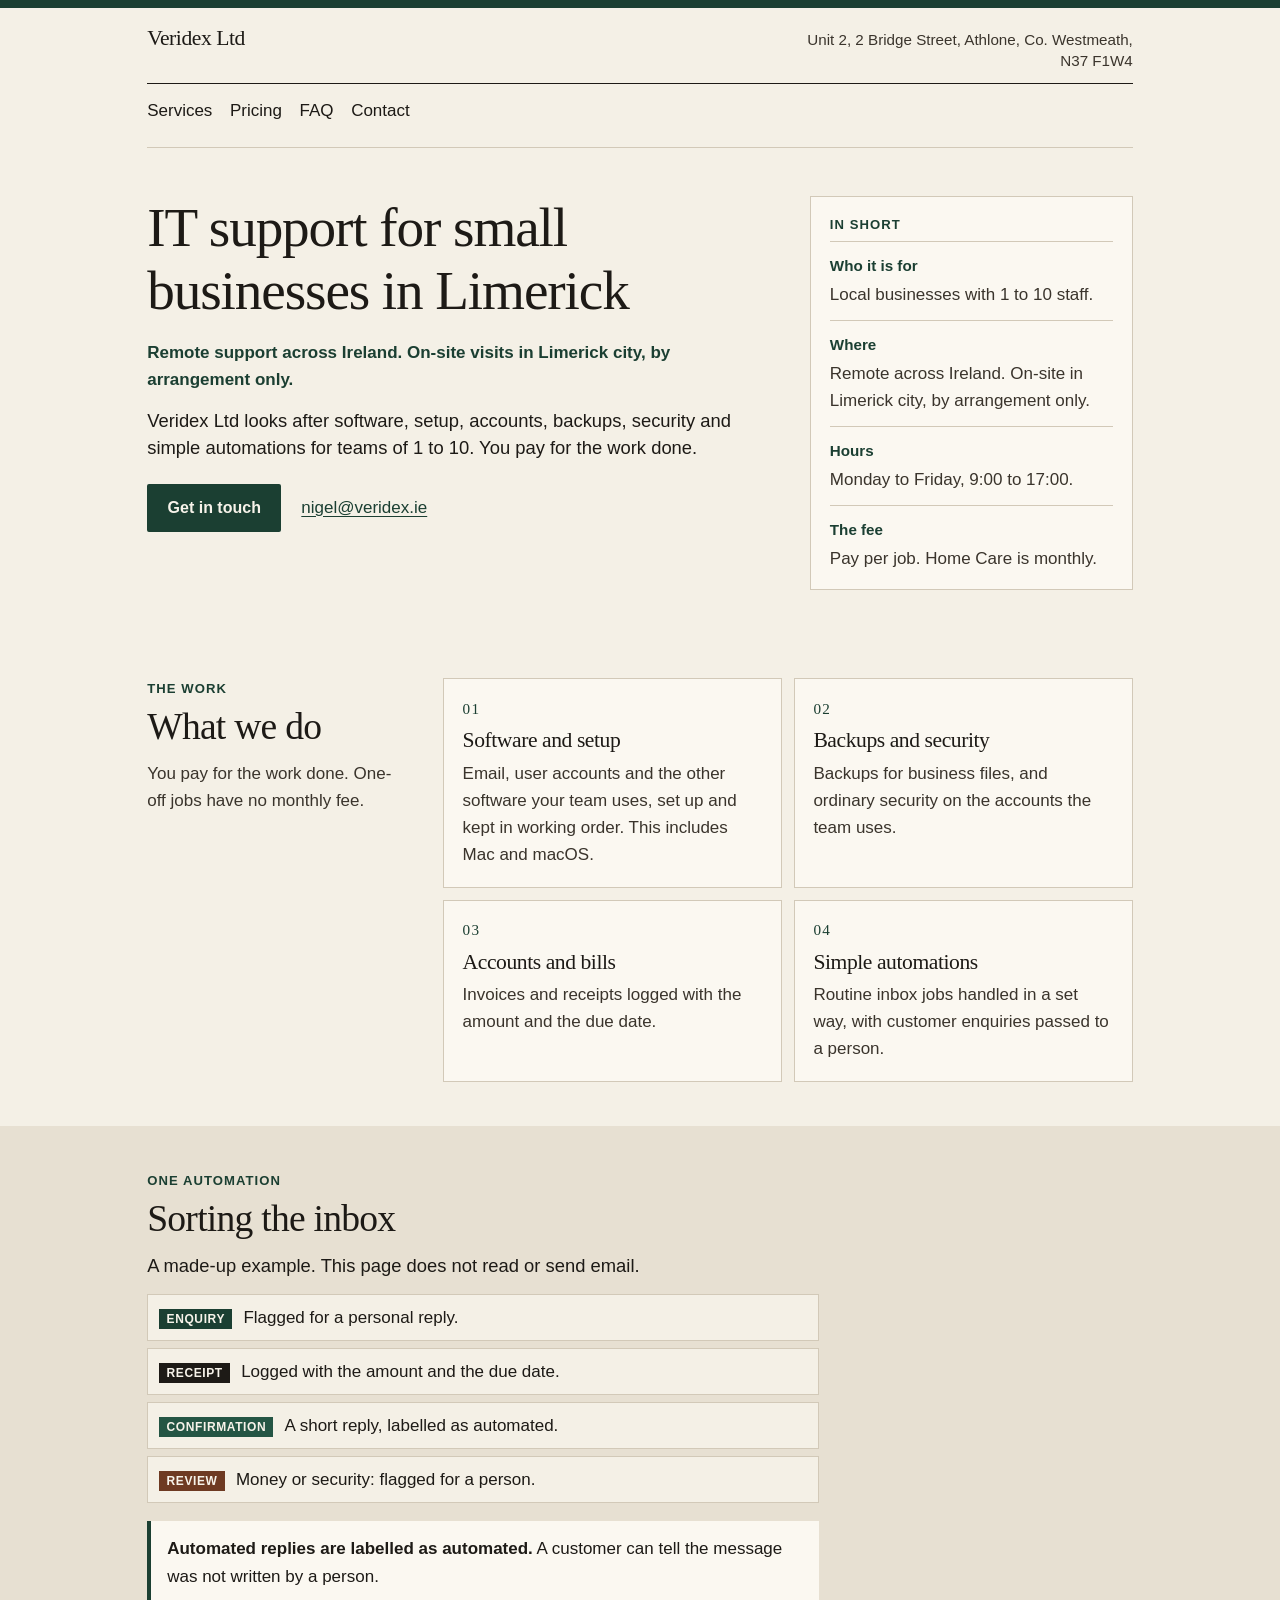
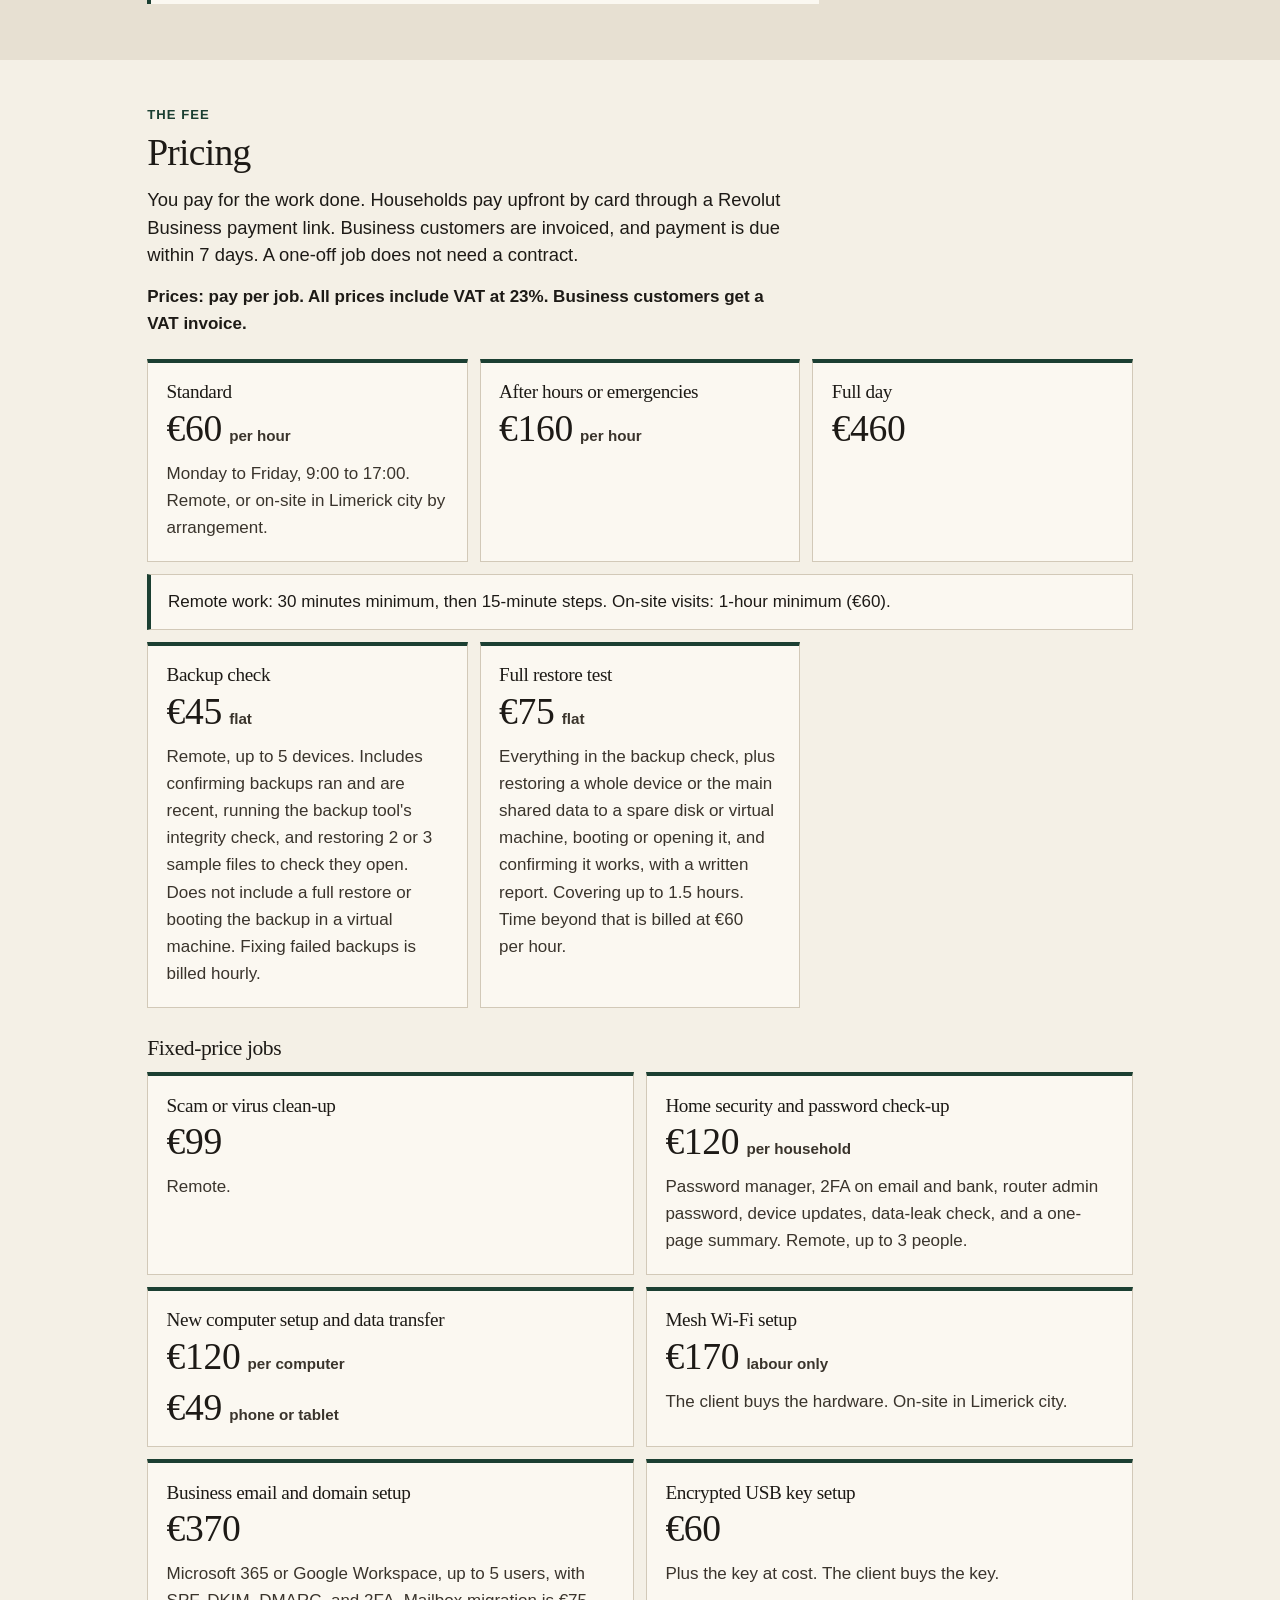
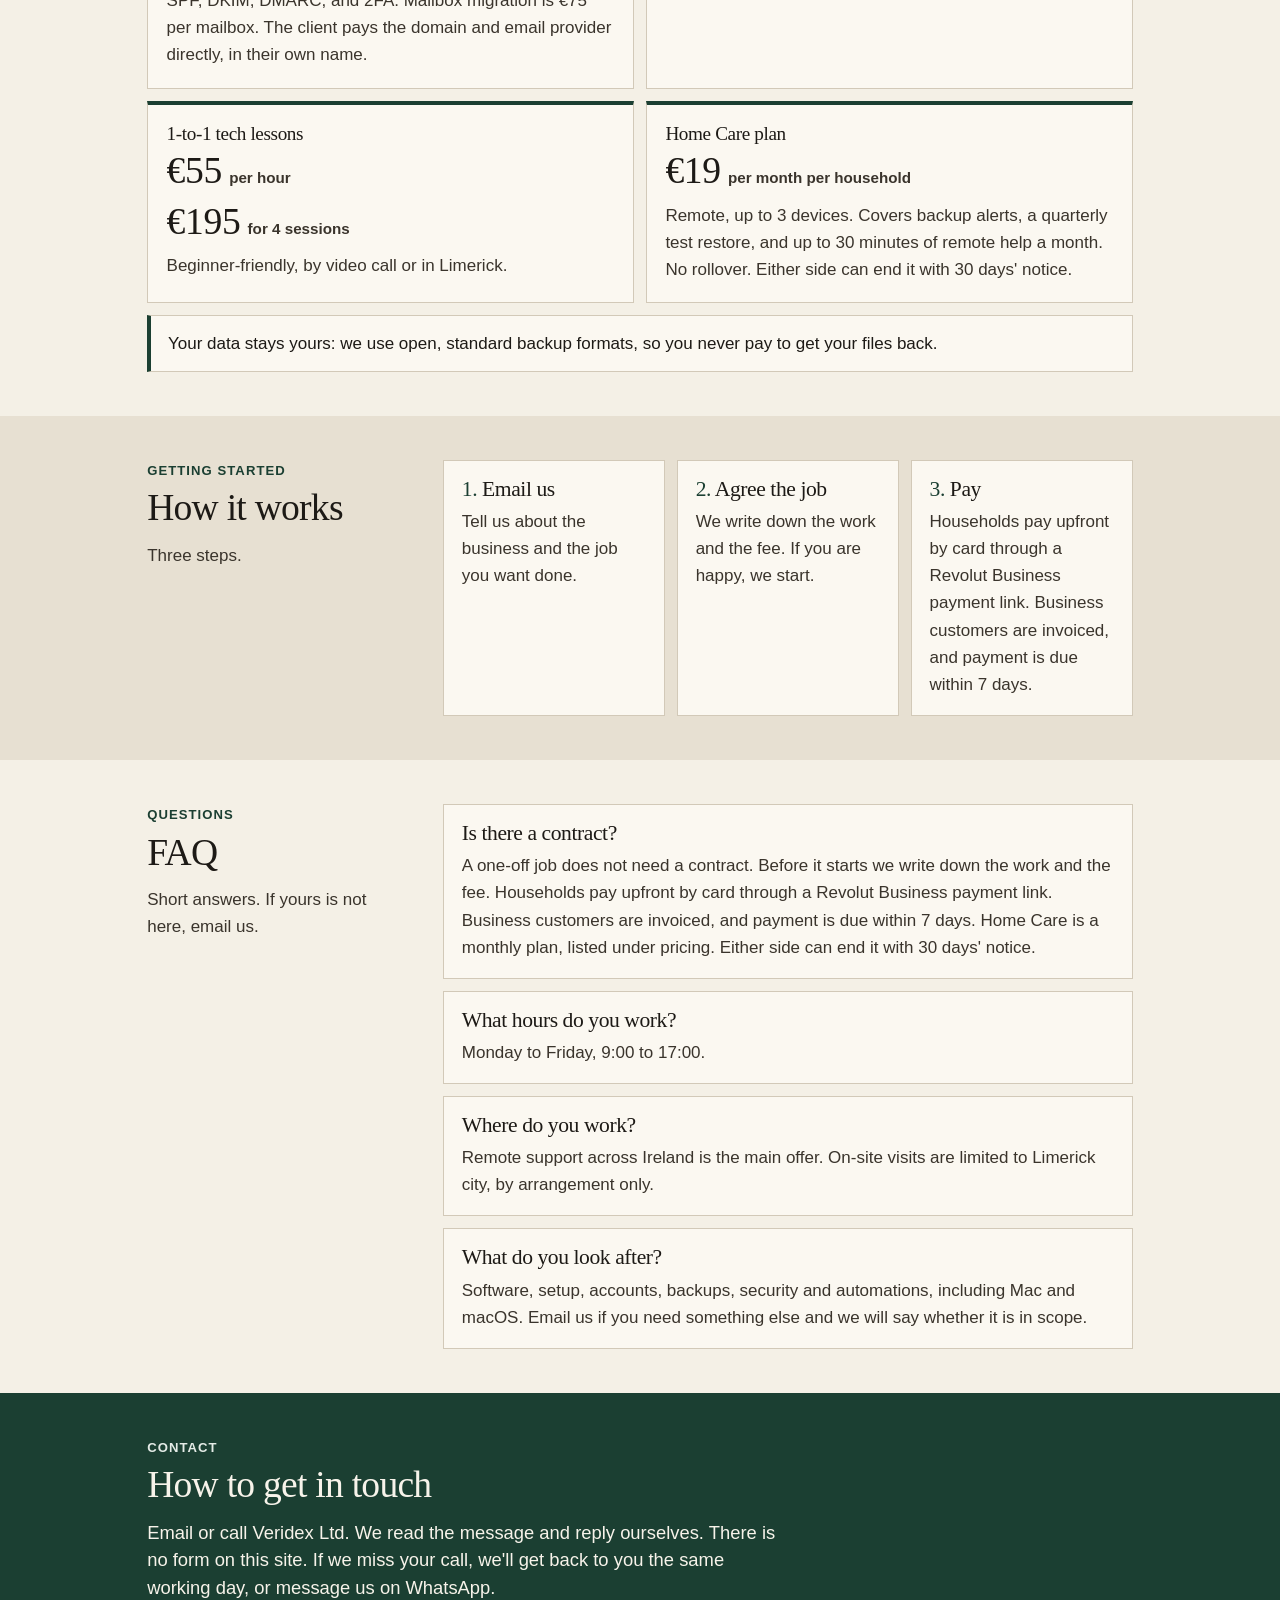
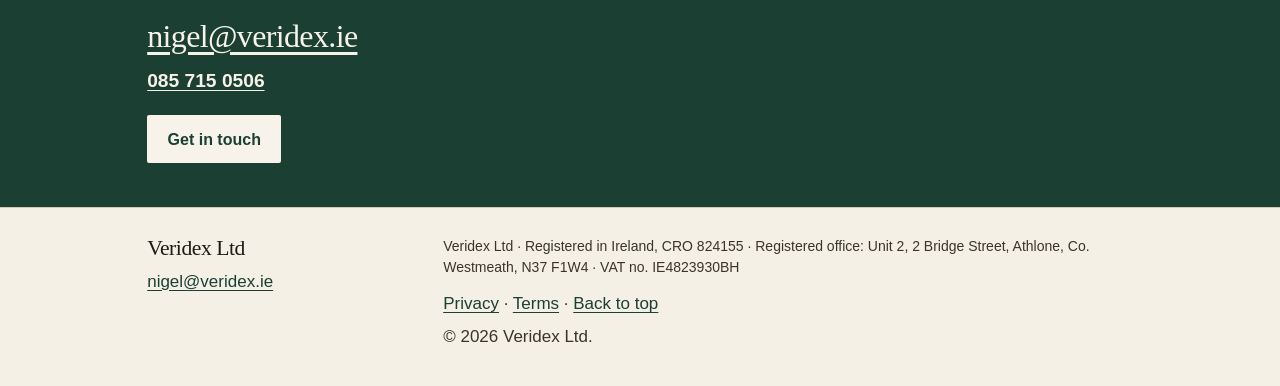
==== it/index.html @ 3efedc43 "Fill the privacy gaps and publish the IT terms. The contact address is nigel@veridex.ie. Households " ====
<!DOCTYPE html>
<html lang="en-IE">
<head>
  <meta charset="utf-8">
  <meta name="viewport" content="width=device-width, initial-scale=1">
  <meta name="color-scheme" content="light">
  <meta name="theme-color" content="#1b3f32">
  <title>IT support for small businesses in Limerick | Veridex Ltd</title>
  <meta name="description" content="IT support for small businesses in Limerick. Software, setup, accounts, backups, security and automations. Remote support across Ireland. On-site visits in Limerick city, by arrangement only. Pay per job.">
  <link rel="canonical" href="https://veridex.ie/it/">
  <meta property="og:url" content="https://veridex.ie/it/">
  <meta property="og:title" content="IT support for small businesses in Limerick | Veridex Ltd">
  <meta property="og:description" content="IT support for small businesses in Limerick. Software, setup, accounts, backups, security and automations. Remote support across Ireland. On-site visits in Limerick city, by arrangement only. Pay per job.">
  <meta property="og:type" content="website">
  <meta property="og:locale" content="en_IE">
  <meta property="og:image" content="https://veridex.ie/og.png">
  <meta property="og:image:alt" content="Veridex Ltd. IT support for small businesses in Limerick.">
  <meta name="twitter:card" content="summary_large_image">
  <meta name="twitter:title" content="IT support for small businesses in Limerick | Veridex Ltd">
  <meta name="twitter:description" content="IT support for small businesses in Limerick. Software, setup, accounts, backups, security and automations. Remote support across Ireland. On-site visits in Limerick city, by arrangement only. Pay per job.">
  <meta name="twitter:image" content="https://veridex.ie/og.png">
  <meta name="twitter:image:alt" content="Veridex Ltd. IT support for small businesses in Limerick.">
  <meta http-equiv="Content-Security-Policy" content="default-src 'self'; style-src 'self'; img-src 'self'; font-src 'self'; form-action 'none'; base-uri 'none'; object-src 'none'">
  <link rel="icon" href="/favicon.ico" sizes="any">
  <link rel="icon" href="/favicon.svg" type="image/svg+xml">
  <link rel="stylesheet" href="/styles.css">
</head>
<body id="top" class="has-sticky-contact">
  <!--
    Easy edits (see README):
    Header and trader: Veridex Ltd (do not shorten this to Veridex)
    Email: search for "nigel@veridex.ie"
    Phone: 085 715 0506, tel:+353857150506
    Pricing: pay per job. All prices include VAT at 23%. Business customers get a VAT invoice. Do not add other figures.
    Remote support across Ireland. On-site visits in Limerick city, by arrangement only.
    Do not offer mileage or travel further afield.
    Standard €60 per hour, Monday to Friday, 9:00 to 17:00.
    After hours or emergencies €160 per hour. Full day €460.
    Remote minimum: 30 minutes, then 15-minute steps. On-site minimum: 1 hour (€60).
    Backup check (remote, up to 5 devices) €45 flat.
    Full restore test €75 flat, covering up to 1.5 hours. Extra time €60 per hour.
    Fixed-price jobs: scam or virus clean-up €99; home security check-up €120 per household;
    new computer setup €120, phone or tablet €49; mesh Wi-Fi labour only €170;
    business email and domain €370, mailbox €75 each;
    encrypted USB key setup €60 plus the key at cost;
    lessons €55 per hour or 4 sessions €195; Home Care €19 per month per household.
    Your data stays yours: open, standard backup formats, so you never pay to get your files back.
  -->
  <a class="skip" href="#content">Skip to content</a>

  <header class="site-header">
    <div class="wrap">
      <div class="mast">
        <p class="brand" id="brand-name"><a href="/">Veridex Ltd</a></p>
        <p class="mast-place">Unit 2, 2 Bridge Street, Athlone, Co. Westmeath, N37 F1W4</p>
      </div>
      <nav aria-label="On this page">
        <ul class="nav" role="list">
          <li role="listitem"><a href="#services">Services</a></li>
          <li role="listitem"><a href="#pricing">Pricing</a></li>
          <li role="listitem"><a href="#faq">FAQ</a></li>
          <li role="listitem"><a href="#contact">Contact</a></li>
        </ul>
      </nav>
    </div>
  </header>

  <main id="content">
    <section class="hero">
      <div class="wrap hero-grid">
        <div class="hero-copy">
          <h1>IT support for small businesses in Limerick</h1>
          <p class="service-area">Remote support across Ireland. On-site visits in Limerick city, by arrangement only.</p>
          <p class="lede">Veridex Ltd looks after software, setup, accounts, backups, security and simple automations for teams of 1 to 10. You pay for the work done.</p>
          <div class="hero-actions">
            <a class="button" href="mailto:nigel@veridex.ie">Get in touch</a>
            <p class="hero-email"><a href="mailto:nigel@veridex.ie">nigel@veridex.ie</a></p>
          </div>
        </div>
        <div class="hero-side">
          <aside class="in-short" aria-labelledby="in-short-label">
            <p class="kicker" id="in-short-label">In short</p>
            <dl>
              <div>
                <dt>Who it is for</dt>
                <dd>Local businesses with 1 to 10 staff.</dd>
              </div>
              <div class="in-short-where">
                <dt>Where</dt>
                <dd>Remote across Ireland. On-site in Limerick city, by arrangement only.</dd>
              </div>
              <div>
                <dt>Hours</dt>
                <dd>Monday to Friday, 9:00 to 17:00.</dd>
              </div>
              <div>
                <dt>The fee</dt>
                <dd>Pay per job. Home Care is monthly.</dd>
              </div>
            </dl>
          </aside>
        </div>
      </div>
    </section>

    <section id="services" class="section" aria-labelledby="services-heading">
      <div class="wrap split">
        <div class="split-intro">
          <p class="kicker">The work</p>
          <h2 id="services-heading">What we do</h2>
          <p>You pay for the work done. One-off jobs have no monthly fee.</p>
        </div>
        <div class="cards">
          <article class="card">
            <p class="card-index" aria-hidden="true">01</p>
            <h3>Software and setup</h3>
            <p>Email, user accounts and the other software your team uses, set up and kept in working order. This includes Mac and macOS.</p>
          </article>
          <article class="card">
            <p class="card-index" aria-hidden="true">02</p>
            <h3>Backups and security</h3>
            <p>Backups for business files, and ordinary security on the accounts the team uses.</p>
          </article>
          <article class="card">
            <p class="card-index" aria-hidden="true">03</p>
            <h3>Accounts and bills</h3>
            <p>Invoices and receipts logged with the amount and the due date.</p>
          </article>
          <article class="card">
            <p class="card-index" aria-hidden="true">04</p>
            <h3>Simple automations</h3>
            <p>Routine inbox jobs handled in a set way, with customer enquiries passed to a person.</p>
          </article>
        </div>
      </div>
    </section>

    <section id="example" class="section band" aria-labelledby="example-heading">
      <div class="wrap">
        <p class="kicker">One automation</p>
        <h2 id="example-heading">Sorting the inbox</h2>
        <p class="lede">A made-up example. This page does not read or send email.</p>
        <ul class="inbox" role="list">
          <li role="listitem">
            <span class="tag tag-reply">Enquiry</span>
            <span>Flagged for a personal reply.</span>
          </li>
          <li role="listitem">
            <span class="tag tag-logged">Receipt</span>
            <span>Logged with the amount and the due date.</span>
          </li>
          <li role="listitem">
            <span class="tag tag-auto">Confirmation</span>
            <span>A short reply, labelled as automated.</span>
          </li>
          <li role="listitem">
            <span class="tag tag-human">Review</span>
            <span>Money or security: flagged for a person.</span>
          </li>
        </ul>
        <p class="callout" role="note"><strong>Automated replies are labelled as automated.</strong> A customer can tell the message was not written by a person.</p>
      </div>
    </section>

    <section id="pricing" class="section" aria-labelledby="pricing-heading">
      <div class="wrap">
        <p class="kicker">The fee</p>
        <h2 id="pricing-heading">Pricing</h2>
        <p class="lede">You pay for the work done. Households pay upfront by card through a Revolut Business payment link. Business customers are invoiced, and payment is due within 7 days. A one-off job does not need a contract.</p>
        <p class="vat-line">Prices: pay per job. All prices include VAT at 23%. Business customers get a VAT invoice.</p>

        <div class="rates">
          <article class="rate">
            <h3>Standard</h3>
            <p class="rate-price" id="price-standard"><span class="rate-figure">€60</span> <span class="rate-unit">per hour</span></p>
            <p class="rate-detail">Monday to Friday, 9:00 to 17:00. Remote, or on-site in Limerick city by arrangement.</p>
          </article>
          <article class="rate">
            <h3>After hours or emergencies</h3>
            <p class="rate-price" id="price-after-hours"><span class="rate-figure">€160</span> <span class="rate-unit">per hour</span></p>
          </article>
          <article class="rate">
            <h3>Full day</h3>
            <p class="rate-price" id="price-day"><span class="rate-figure">€460</span></p>
          </article>
        </div>

        <p class="rate-rule" id="price-minimum">Remote work: 30 minutes minimum, then 15-minute steps. On-site visits: 1-hour minimum (€60).</p>

        <div class="rates rates-jobs">
          <article class="rate">
            <h3>Backup check</h3>
            <p class="rate-price" id="price-backup"><span class="rate-figure">€45</span> <span class="rate-unit">flat</span></p>
            <p class="rate-detail">Remote, up to 5 devices. Includes confirming backups ran and are recent, running the backup tool's integrity check, and restoring 2 or 3 sample files to check they open. Does not include a full restore or booting the backup in a virtual machine. Fixing failed backups is billed hourly.</p>
          </article>
          <article class="rate">
            <h3>Full restore test</h3>
            <p class="rate-price" id="price-restore"><span class="rate-figure">€75</span> <span class="rate-unit">flat</span></p>
            <p class="rate-detail">Everything in the backup check, plus restoring a whole device or the main shared data to a spare disk or virtual machine, booting or opening it, and confirming it works, with a written report. Covering up to 1.5 hours. Time beyond that is billed at €60 per hour.</p>
          </article>
        </div>

        <h3 class="rates-heading" id="fixed-jobs">Fixed-price jobs</h3>
        <div class="rates rates-fixed">
          <article class="rate">
            <h3>Scam or virus clean-up</h3>
            <p class="rate-price" id="price-cleanup"><span class="rate-figure">€99</span></p>
            <p class="rate-detail">Remote.</p>
          </article>
          <article class="rate">
            <h3>Home security and password check-up</h3>
            <p class="rate-price" id="price-security"><span class="rate-figure">€120</span> <span class="rate-unit">per household</span></p>
            <p class="rate-detail">Password manager, 2FA on email and bank, router admin password, device updates, data-leak check, and a one-page summary. Remote, up to 3 people.</p>
          </article>
          <article class="rate">
            <h3>New computer setup and data transfer</h3>
            <p class="rate-price" id="price-computer"><span class="rate-figure">€120</span> <span class="rate-unit">per computer</span></p>
            <p class="rate-price" id="price-tablet"><span class="rate-figure">€49</span> <span class="rate-unit">phone or tablet</span></p>
          </article>
          <article class="rate">
            <h3>Mesh Wi-Fi setup</h3>
            <p class="rate-price" id="price-mesh"><span class="rate-figure">€170</span> <span class="rate-unit">labour only</span></p>
            <p class="rate-detail">The client buys the hardware. On-site in Limerick city.</p>
          </article>
          <article class="rate">
            <h3>Business email and domain setup</h3>
            <p class="rate-price" id="price-email"><span class="rate-figure">€370</span></p>
            <p class="rate-detail">Microsoft 365 or Google Workspace, up to 5 users, with SPF, DKIM, DMARC, and 2FA. Mailbox migration is €75 per mailbox. The client pays the domain and email provider directly, in their own name.</p>
          </article>
          <article class="rate">
            <h3>Encrypted USB key setup</h3>
            <p class="rate-price" id="price-key"><span class="rate-figure">€60</span></p>
            <p class="rate-detail">Plus the key at cost. The client buys the key.</p>
          </article>
          <article class="rate">
            <h3>1-to-1 tech lessons</h3>
            <p class="rate-price" id="price-lesson"><span class="rate-figure">€55</span> <span class="rate-unit">per hour</span></p>
            <p class="rate-price" id="price-lesson-pack"><span class="rate-figure">€195</span> <span class="rate-unit">for 4 sessions</span></p>
            <p class="rate-detail">Beginner-friendly, by video call or in Limerick.</p>
          </article>
          <article class="rate">
            <h3>Home Care plan</h3>
            <p class="rate-price" id="price-care"><span class="rate-figure">€19</span> <span class="rate-unit">per month per household</span></p>
            <p class="rate-detail">Remote, up to 3 devices. Covers backup alerts, a quarterly test restore, and up to 30 minutes of remote help a month. No rollover. Either side can end it with 30 days' notice.</p>
          </article>
        </div>

        <p class="rate-rule" id="data-stays">Your data stays yours: we use open, standard backup formats, so you never pay to get your files back.</p>
      </div>
    </section>

    <section id="how-it-works" class="section band" aria-labelledby="how-heading">
      <div class="wrap split">
        <div class="split-intro">
          <p class="kicker">Getting started</p>
          <h2 id="how-heading">How it works</h2>
          <p>Three steps.</p>
        </div>
        <ol class="steps" role="list">
          <li role="listitem">
            <h3>Email us</h3>
            <p>Tell us about the business and the job you want done.</p>
          </li>
          <li role="listitem">
            <h3>Agree the job</h3>
            <p>We write down the work and the fee. If you are happy, we start.</p>
          </li>
          <li role="listitem">
            <h3>Pay</h3>
            <p>Households pay upfront by card through a Revolut Business payment link. Business customers are invoiced, and payment is due within 7 days.</p>
          </li>
        </ol>
      </div>
    </section>

    <section id="faq" class="section" aria-labelledby="faq-heading">
      <div class="wrap split">
        <div class="split-intro">
          <p class="kicker">Questions</p>
          <h2 id="faq-heading">FAQ</h2>
          <p>Short answers. If yours is not here, email us.</p>
        </div>
        <div class="faq-list">
          <article class="faq">
            <h3>Is there a contract?</h3>
            <p>A one-off job does not need a contract. Before it starts we write down the work and the fee. Households pay upfront by card through a Revolut Business payment link. Business customers are invoiced, and payment is due within 7 days. Home Care is a monthly plan, listed under pricing. Either side can end it with 30 days' notice.</p>
          </article>
          <article class="faq">
            <h3>What hours do you work?</h3>
            <p>Monday to Friday, 9:00 to 17:00.</p>
          </article>
          <article class="faq">
            <h3>Where do you work?</h3>
            <p>Remote support across Ireland is the main offer. On-site visits are limited to Limerick city, by arrangement only.</p>
          </article>
          <article class="faq">
            <h3>What do you look after?</h3>
            <p>Software, setup, accounts, backups, security and automations, including Mac and macOS. Email us if you need something else and we will say whether it is in scope.</p>
          </article>
        </div>
      </div>
    </section>

    <section id="contact" class="contact" aria-labelledby="contact-heading">
      <div class="wrap">
        <p class="kicker kicker-light">Contact</p>
        <h2 id="contact-heading">How to get in touch</h2>
        <p class="lede lede-light">Email or call Veridex Ltd. We read the message and reply ourselves. There is no form on this site. If we miss your call, we'll get back to you the same working day, or message us on WhatsApp.</p>
        <address>
          <a class="contact-email" href="mailto:nigel@veridex.ie">nigel@veridex.ie</a>
          <a class="contact-phone" href="tel:+353857150506">085 715 0506</a>
        </address>
        <p class="contact-action"><a class="button button-inverse" href="mailto:nigel@veridex.ie">Get in touch</a></p>
      </div>
    </section>
  </main>

  <footer class="site-footer">
    <div class="wrap footer-grid">
      <div>
        <p class="footer-brand">Veridex Ltd</p>
        <p><a href="mailto:nigel@veridex.ie">nigel@veridex.ie</a></p>
      </div>
      <div>
        <p class="footer-company">Veridex Ltd · Registered in Ireland, CRO 824155 · Registered office: Unit 2, 2 Bridge Street, Athlone, Co. Westmeath, N37 F1W4 · VAT no. IE4823930BH</p>
        <p class="footer-meta"><a href="/privacy/">Privacy</a> · <a href="/terms/">Terms</a> · <a href="#top">Back to top</a></p>
        <p class="footer-meta">© <time datetime="2026">2026</time> Veridex Ltd.</p>
      </div>
    </div>
  </footer>
  <a class="button sticky-contact" href="mailto:nigel@veridex.ie">Get in touch</a>
</body>
</html>
---- styles.css ----
/* Veridex — plain HTML and CSS, no build, no external assets. */

:root {
  --bg: #f4f0e6;
  --bg-deep: #e7e0d2;
  --paper: #fbf8f1;
  --ink: #1d1a16;
  --muted: #3a342c;
  --line: #d2c9b8;
  --green: #1b3f32;
  --green-deep: #12281f;
  --shop: #a95168;
  --shop-deep: #8f3f55;
  --shop-soft: #f6e7ea;
  --human: #6e3a22;
  --auto: #245544;
  --on-green: #f7f3ea;
  --on-green-soft: #e4ebe6;
  --serif: "Iowan Old Style", Palatino, "Palatino Linotype", "Book Antiqua", Georgia, "Times New Roman", serif;
  --sans: "Segoe UI", "Helvetica Neue", Helvetica, Arial, sans-serif;
  --mono: ui-monospace, "Cascadia Mono", "Segoe UI Mono", Menlo, Consolas, monospace;
  --wrap: 68rem;
  --pad: max(1.25rem, 4vw);
}

*,
*::before,
*::after {
  box-sizing: border-box;
}

html {
  scroll-behavior: smooth;
}

body {
  margin: 0;
  background: var(--bg);
  color: var(--ink);
  font-family: var(--sans);
  font-size: 1.0625rem;
  line-height: 1.6;
  border-top: 8px solid var(--green);
}

::selection {
  background: var(--green);
  color: var(--on-green);
}

h1,
h2,
h3,
h4 {
  font-family: var(--serif);
  font-weight: 500;
  line-height: 1.15;
  letter-spacing: -0.02em;
  text-wrap: balance;
}

h1 {
  margin: 0 0 1rem;
  font-size: clamp(1.9rem, 5vw, 3.45rem);
}

h2 {
  margin: 0 0 0.75rem;
  font-size: clamp(1.7rem, 3vw, 2.35rem);
}

h3 {
  margin: 0 0 0.4rem;
  font-size: 1.35rem;
}

h4 {
  margin: 0 0 0.4rem;
  font-size: 1.15rem;
}

p,
dd,
li {
  text-wrap: pretty;
}

p {
  margin: 0 0 0.9rem;
}

a {
  color: var(--green);
  text-underline-offset: 0.15em;
}

a:hover {
  color: var(--green-deep);
}

:focus-visible {
  outline: 3px solid var(--green);
  outline-offset: 3px;
}

.skip {
  position: absolute;
  left: 1rem;
  top: 0;
  transform: translateY(-150%);
  background: var(--paper);
  color: var(--ink);
  padding: 0.55rem 0.8rem;
  z-index: 5;
  text-decoration: none;
}

.skip:focus {
  transform: none;
}

.wrap {
  width: min(var(--wrap), 100%);
  margin-inline: auto;
  padding-inline: var(--pad);
}

.kicker {
  margin: 0 0 0.35rem;
  color: var(--green);
  font-size: 0.82rem;
  font-weight: 700;
  letter-spacing: 0.08em;
  text-transform: uppercase;
}

.lede {
  font-size: 1.15rem;
  line-height: 1.5;
  max-width: 40rem;
}

.visually-hidden {
  position: absolute;
  width: 1px;
  height: 1px;
  padding: 0;
  margin: -1px;
  overflow: hidden;
  clip-path: inset(50%);
  white-space: nowrap;
  border: 0;
}

/* Header */

.site-header {
  background: var(--bg);
}

.mast {
  display: flex;
  flex-wrap: wrap;
  justify-content: space-between;
  align-items: baseline;
  gap: 0.35rem 1rem;
  padding-top: 1.15rem;
  padding-bottom: 0.7rem;
  border-bottom: 1px solid var(--ink);
}

.brand,
.footer-brand {
  margin: 0;
  font-family: var(--serif);
  font-size: 1.35rem;
  letter-spacing: -0.02em;
  line-height: 1.2;
}

a.brand,
.brand a {
  color: inherit;
  text-decoration: none;
}

a.brand:hover,
.brand a:hover,
.mast-place a:hover {
  color: var(--green);
}

.mast-place {
  margin: 0;
  max-width: 24rem;
  color: var(--muted);
  font-size: 0.95rem;
  line-height: 1.35;
  text-align: right;
}

.nav {
  display: flex;
  flex-wrap: wrap;
  gap: 0.15rem 1.1rem;
  list-style: none;
  margin: 0;
  padding: 0.35rem 0 0.85rem;
  border-bottom: 1px solid var(--line);
}

.nav a {
  display: inline-flex;
  align-items: center;
  min-height: 44px;
  color: var(--ink);
  text-decoration: none;
  border-bottom: 2px solid transparent;
}

.nav a:hover {
  border-bottom-color: var(--green);
  color: var(--green);
}

/* Hero */

.hero {
  padding: 2.25rem 0 2.75rem;
}

.hero-grid {
  display: grid;
  gap: 1.75rem;
}

.hero-side {
  display: grid;
  gap: 0.75rem;
  align-content: start;
}

.service-area {
  margin: 0 0 0.85rem;
  max-width: 40rem;
  color: var(--green);
  font-weight: 700;
}

.hero-actions {
  display: flex;
  flex-wrap: wrap;
  align-items: center;
  gap: 0.75rem 1.25rem;
  margin-top: 1.35rem;
}

.hero-email {
  margin: 0;
  overflow-wrap: anywhere;
}

.button {
  display: inline-flex;
  align-items: center;
  justify-content: center;
  min-height: 48px;
  padding: 0.65rem 1.15rem;
  background: var(--green);
  color: var(--on-green);
  border: 2px solid var(--green);
  border-radius: 2px;
  font-weight: 650;
  font-size: 1rem;
  text-decoration: none;
  line-height: 1.2;
}

.button:hover {
  background: var(--green-deep);
  border-color: var(--green-deep);
  color: var(--on-green);
}

.button:active {
  transform: translateY(1px);
}

.in-short {
  background: var(--paper);
  border: 1px solid var(--line);
  padding: 1.1rem 1.15rem 0.35rem;
}

.in-short dl {
  margin: 0.35rem 0 0;
}

.in-short div {
  border-top: 1px solid var(--line);
  padding: 0.75rem 0;
}

.in-short dt {
  margin: 0 0 0.15rem;
  color: var(--green);
  font-weight: 700;
  font-size: 0.95rem;
}

.in-short dd {
  margin: 0;
  color: var(--muted);
}

/* Sections */

.section {
  padding: 2.75rem 0;
}

.band {
  background: var(--bg-deep);
}

.split {
  display: grid;
  gap: 1.25rem;
}

.split-intro p:last-child {
  margin-bottom: 0;
  color: var(--muted);
}

.cards {
  display: grid;
  gap: 0.75rem;
}

.card,
.rate,
.faq,
.tray,
.path {
  background: var(--paper);
  border: 1px solid var(--line);
}

.card {
  padding: 1.1rem 1.15rem 1.15rem;
}

.card-index {
  margin: 0 0 0.45rem;
  color: var(--green);
  font-family: var(--serif);
  font-size: 0.95rem;
  letter-spacing: 0.08em;
}

.card p:last-child,
.path p:last-child,
.faq p:last-child {
  margin-bottom: 0;
}

.card h3 + p,
.faq h3 + p {
  color: var(--muted);
}

/* Diagram */

.diagram {
  margin: 1.5rem 0 0;
}

.tray,
.sorted {
  margin: 0;
}

.tray {
  padding: 1.15rem;
}

.tray h3,
.sorted > h3 {
  margin-bottom: 0.25rem;
}

.tray > p,
.sorted > p {
  color: var(--muted);
}

.inbox,
.paths,
.steps,
.nav {
  list-style: none;
}

.inbox {
  margin: 0.85rem 0 0;
  padding: 0;
  display: grid;
  gap: 0.45rem;
  max-width: 42rem;
}

.inbox li {
  display: flex;
  flex-wrap: wrap;
  align-items: baseline;
  gap: 0.45rem 0.7rem;
  padding: 0.55rem 0.7rem;
  background: var(--bg);
  border: 1px solid var(--line);
}

.tag,
.path-label,
.auto-stamp {
  display: inline-block;
  padding: 0.12rem 0.45rem;
  font-size: 0.75rem;
  font-weight: 700;
  letter-spacing: 0.05em;
  text-transform: uppercase;
  line-height: 1.4;
}

.tag-reply,
.path-reply .path-label {
  background: var(--green);
  color: var(--on-green);
}

.tag-logged,
.path-logged .path-label {
  background: var(--ink);
  color: var(--on-green);
}

.tag-auto,
.path-auto .path-label {
  background: var(--auto);
  color: var(--on-green);
}

.tag-human,
.path-human .path-label {
  background: var(--human);
  color: var(--on-green);
}

.splitter {
  display: flex;
  justify-content: center;
  height: 1.75rem;
}

.splitter span {
  display: block;
  width: 2px;
  height: 100%;
  background: var(--green);
  position: relative;
}

.splitter span::after {
  content: "";
  position: absolute;
  left: 50%;
  bottom: -1px;
  transform: translateX(-50%);
  border: 6px solid transparent;
  border-top-color: var(--green);
}

.sorted > h3,
.sorted > p {
  padding-inline: 0.15rem;
}

.paths {
  margin: 0.85rem 0 0;
  padding: 0;
  display: grid;
  gap: 0.75rem;
}

.path {
  padding: 0 0.95rem 0.95rem;
  display: flex;
  flex-direction: column;
  gap: 0.45rem;
}

.path-human {
  background: #f8f1e6;
}

.path-label {
  margin: 0 0 0.75rem;
  margin-inline: -0.95rem;
}

.path h4 {
  margin-bottom: 0;
}

.path p {
  margin: 0;
  color: var(--muted);
}

.sample {
  margin-top: auto;
  padding: 0.6rem 0.65rem;
  background: var(--bg);
  border: 1px dashed var(--line);
  color: var(--ink);
  font-family: var(--mono);
  font-size: 0.82rem;
  line-height: 1.45;
}

.path-human .sample {
  background: #fbf8f1;
}

.sample p {
  margin: 0;
  color: var(--ink);
}

.sample-label {
  margin-bottom: 0.25rem !important;
  color: var(--muted) !important;
  font-family: var(--sans);
  font-size: 0.72rem;
  font-weight: 700;
  letter-spacing: 0.06em;
  text-transform: uppercase;
}

.auto-stamp {
  margin: 0.15rem 0 0.3rem;
  border: 1px solid var(--auto);
  color: var(--auto);
  background: transparent;
}

.callout {
  margin: 1.15rem 0 0.75rem;
  padding: 0.9rem 1rem;
  max-width: 42rem;
  background: var(--paper);
  border-left: 4px solid var(--green);
}

.callout strong {
  font-weight: 700;
}

.after-note {
  margin: 0;
  max-width: 42rem;
  color: var(--muted);
}

/* Pricing */

.rates {
  display: grid;
  gap: 0.75rem;
  margin-top: 1.35rem;
}

.rates-jobs,
.rates-fixed {
  margin-top: 0.75rem;
}

.rates-heading {
  margin: 1.75rem 0 0;
}

.rate {
  padding: 1.15rem 1.15rem 1.2rem;
  border-top: 4px solid var(--green);
}

.rate h3 {
  margin-bottom: 0.35rem;
  font-size: 1.2rem;
}

.rate-price {
  display: flex;
  flex-wrap: wrap;
  align-items: baseline;
  gap: 0.15rem 0.45rem;
  margin: 0.15rem 0 0.7rem;
  color: var(--ink);
  font-family: var(--serif);
  line-height: 1.05;
  letter-spacing: -0.02em;
}

.rate-price:last-child {
  margin-bottom: 0;
}

.rate-figure {
  font-size: clamp(1.85rem, 3vw, 2.35rem);
}

.rate-unit {
  color: var(--muted);
  font-family: var(--sans);
  font-size: 0.95rem;
  font-weight: 650;
  letter-spacing: 0;
}

.rate-detail {
  margin: 0;
  color: var(--muted);
}

.rate-rule {
  margin: 0.75rem 0 0;
  padding: 0.85rem 1.05rem;
  background: var(--paper);
  border: 1px solid var(--line);
  border-left: 4px solid var(--green);
}

.rate-travel {
  margin-top: 0.75rem;
}

.vat-line {
  margin: 0 0 0.15rem;
  max-width: 42rem;
  font-weight: 650;
}

/* Steps and FAQ */

.steps {
  margin: 0;
  padding: 0;
  display: grid;
  gap: 0.75rem;
  counter-reset: step;
}

.steps li {
  counter-increment: step;
  background: var(--paper);
  border: 1px solid var(--line);
  padding: 1rem 1.1rem 1.05rem;
}

.steps h3::before {
  content: counter(step) ". ";
  color: var(--green);
}

.steps p {
  margin: 0;
  color: var(--muted);
}

.faq-list {
  display: grid;
  gap: 0.75rem;
}

.faq {
  padding: 1rem 1.1rem 1.05rem;
}

/* Contact and footer */

.contact {
  background: var(--green);
  color: var(--on-green);
  padding: 2.75rem 0;
}

.contact :focus-visible {
  outline-color: var(--on-green);
}

.kicker-light {
  color: var(--on-green-soft);
}

.lede-light {
  color: var(--on-green);
}

.contact address {
  margin: 0.25rem 0 0;
  font-style: normal;
}

.contact-email {
  color: var(--on-green);
  font-family: var(--serif);
  font-size: clamp(1.35rem, 3vw, 2rem);
  letter-spacing: -0.02em;
  line-height: 1.25;
  overflow-wrap: anywhere;
}

.contact-email:hover {
  color: white;
}

.contact-phone {
  display: block;
  margin-top: 0.65rem;
  color: var(--on-green);
  font-size: 1.2rem;
  font-weight: 650;
}

.contact-phone:hover {
  color: white;
}

.contact-action {
  margin: 1.15rem 0 0;
}

.button-inverse {
  background: var(--on-green);
  color: var(--green);
  border-color: var(--on-green);
}

.button-inverse:hover {
  background: white;
  border-color: white;
  color: var(--green-deep);
}

.site-footer {
  padding: 1.75rem 0 2.25rem;
  background: var(--bg);
  color: var(--muted);
  border-top: 1px solid var(--line);
}

.footer-grid {
  display: grid;
  gap: 1rem;
}

.footer-brand {
  color: var(--ink);
  margin-bottom: 0.35rem;
}

.footer-legal,
.footer-company {
  margin: 0 0 0.75rem;
  max-width: 46rem;
  color: var(--muted);
  font-size: 0.875rem;
  line-height: 1.5;
}

.footer-meta {
  margin: 0 0 0.35rem;
}

.footer-meta:last-child {
  margin-bottom: 0;
}

.sticky-contact {
  position: fixed;
  z-index: 30;
  left: max(0.75rem, env(safe-area-inset-left));
  right: max(0.75rem, env(safe-area-inset-right));
  bottom: max(0.75rem, env(safe-area-inset-bottom));
  width: auto;
  box-shadow: 0 8px 24px rgba(18, 40, 31, 0.28);
}

@media (max-width: 47.99rem) {
  .has-sticky-contact {
    padding-bottom: calc(4.75rem + env(safe-area-inset-bottom));
  }

  .hero {
    padding-top: 1.5rem;
    padding-bottom: 1.75rem;
  }

  .mast-place {
    text-align: left;
  }

  .in-short-where {
    display: none;
  }
}

@media (min-width: 48rem) {
  .sticky-contact {
    display: none;
  }
}

.site-footer a {
  color: var(--green);
}

@media (min-width: 40rem) {
  .cards,
  .paths {
    grid-template-columns: 1fr 1fr;
  }

  .hero {
    padding-top: 3rem;
  }
}

@media (min-width: 52rem) {
  .hero-grid {
    grid-template-columns: minmax(0, 1.45fr) minmax(16rem, 0.75fr);
    gap: 2.5rem;
    align-items: start;
  }

  .split {
    grid-template-columns: minmax(12rem, 16rem) minmax(0, 1fr);
    gap: 2.5rem;
    align-items: start;
  }

  .footer-grid {
    grid-template-columns: minmax(12rem, 16rem) minmax(0, 1fr);
    gap: 2.5rem;
  }
}

@media (min-width: 40rem) {
  .rates-jobs,
  .rates.rates-fixed {
    grid-template-columns: 1fr 1fr;
  }
}

@media (min-width: 52rem) {
  .rates {
    grid-template-columns: repeat(3, minmax(0, 1fr));
  }
}

@media (min-width: 64rem) {
  .paths {
    grid-template-columns: repeat(4, minmax(0, 1fr));
  }

  .splitter {
    height: auto;
    flex-direction: column;
    align-items: center;
    margin-top: 0.15rem;
  }

  .splitter span {
    height: 0.85rem;
    width: 2px;
  }

  .splitter span::after {
    display: none;
  }

  .splitter::after {
    content: "";
    display: block;
    width: 75%;
    height: 0.85rem;
    border: 2px solid var(--green);
    border-bottom: 0;
  }

  .steps {
    grid-template-columns: repeat(3, minmax(0, 1fr));
  }
}

@media (prefers-reduced-motion: reduce) {
  html {
    scroll-behavior: auto;
  }

  .button:active {
    transform: none;
  }
}

@media (forced-colors: active) {
  .button,
  .card,
  .rate,
  .rate-rule,
  .path,
  .faq,
  .tray,
  .steps li {
    border: 1px solid CanvasText;
  }
}

@media print {
  body {
    border-top: 0;
    background: white;
    color: black;
  }

  .skip,
  .nav,
  .button,
  .sticky-contact {
    display: none;
  }

  .contact-email,
  .contact-phone {
    color: black;
  }

  .band,
  .contact,
  .card,
  .rate,
  .rate-rule,
  .path,
  .faq,
  .tray {
    background: white;
    color: black;
  }

  a[href^="mailto:"]::after {
    content: " (" attr(href) ")";
    font-size: 0.85em;
  }
}

/* Home, shop, and the short legal pages */

.doors {
  display: grid;
  gap: 0.75rem;
  margin-top: 0.5rem;
}

.door {
  display: flex;
  flex-direction: column;
  align-items: flex-start;
  gap: 0.55rem;
  min-height: 16rem;
  padding: 1.35rem 1.25rem 1.25rem;
  background: var(--paper);
  border: 1px solid var(--line);
  border-top: 4px solid var(--green);
  color: inherit;
  text-decoration: none;
}

.door h2,
.door p {
  margin: 0;
}

.door p {
  color: var(--muted);
  max-width: 36rem;
}

.door .kicker {
  color: var(--green);
}

.door-go {
  margin-top: auto;
  padding-top: 1.1rem;
  color: var(--green);
  font-weight: 700;
}

.door:hover,
.door:focus-visible {
  border-color: var(--green);
  color: inherit;
}

.door:hover .door-go,
.door:focus-visible .door-go {
  text-decoration: underline;
  text-underline-offset: 0.15em;
}

.door--shop {
  border-top-color: var(--shop);
}

.door--shop .kicker,
.door--shop .door-go {
  color: var(--shop-deep);
}

.door--shop:hover,
.door--shop:focus-visible {
  border-color: var(--shop);
}

.shop-note h1 {
  padding-top: 0.85rem;
  border-top: 4px solid var(--shop);
}

.shop-note a {
  color: var(--shop-deep);
}

.shop-note a:hover {
  color: var(--shop);
}

.prose {
  max-width: 40rem;
}

.prose h2 {
  margin-top: 2rem;
}

.prose h2:first-of-type {
  margin-top: 1.5rem;
}

.prose h3 {
  margin-top: 1.35rem;
  font-size: 1.2rem;
}

.tbc {
  font-weight: 700;
  color: var(--ink);
}

.table-scroll {
  max-width: 100%;
  margin: 0 0 1.15rem;
  overflow-x: auto;
}

.notice-table {
  width: 100%;
  min-width: 36rem;
  border-collapse: collapse;
  font-size: 0.95rem;
  line-height: 1.45;
}

.notice-table th,
.notice-table td {
  border-top: 1px solid var(--line);
  padding: 0.65rem 0.7rem 0.7rem 0;
  text-align: left;
  vertical-align: top;
}

.notice-table th {
  color: var(--green);
  font-size: 0.82rem;
  font-weight: 700;
  letter-spacing: 0.04em;
}

@media (min-width: 40rem) {
  .doors {
    grid-template-columns: 1fr 1fr;
  }
}

@media (forced-colors: active) {
  .door {
    border: 1px solid CanvasText;
  }
}
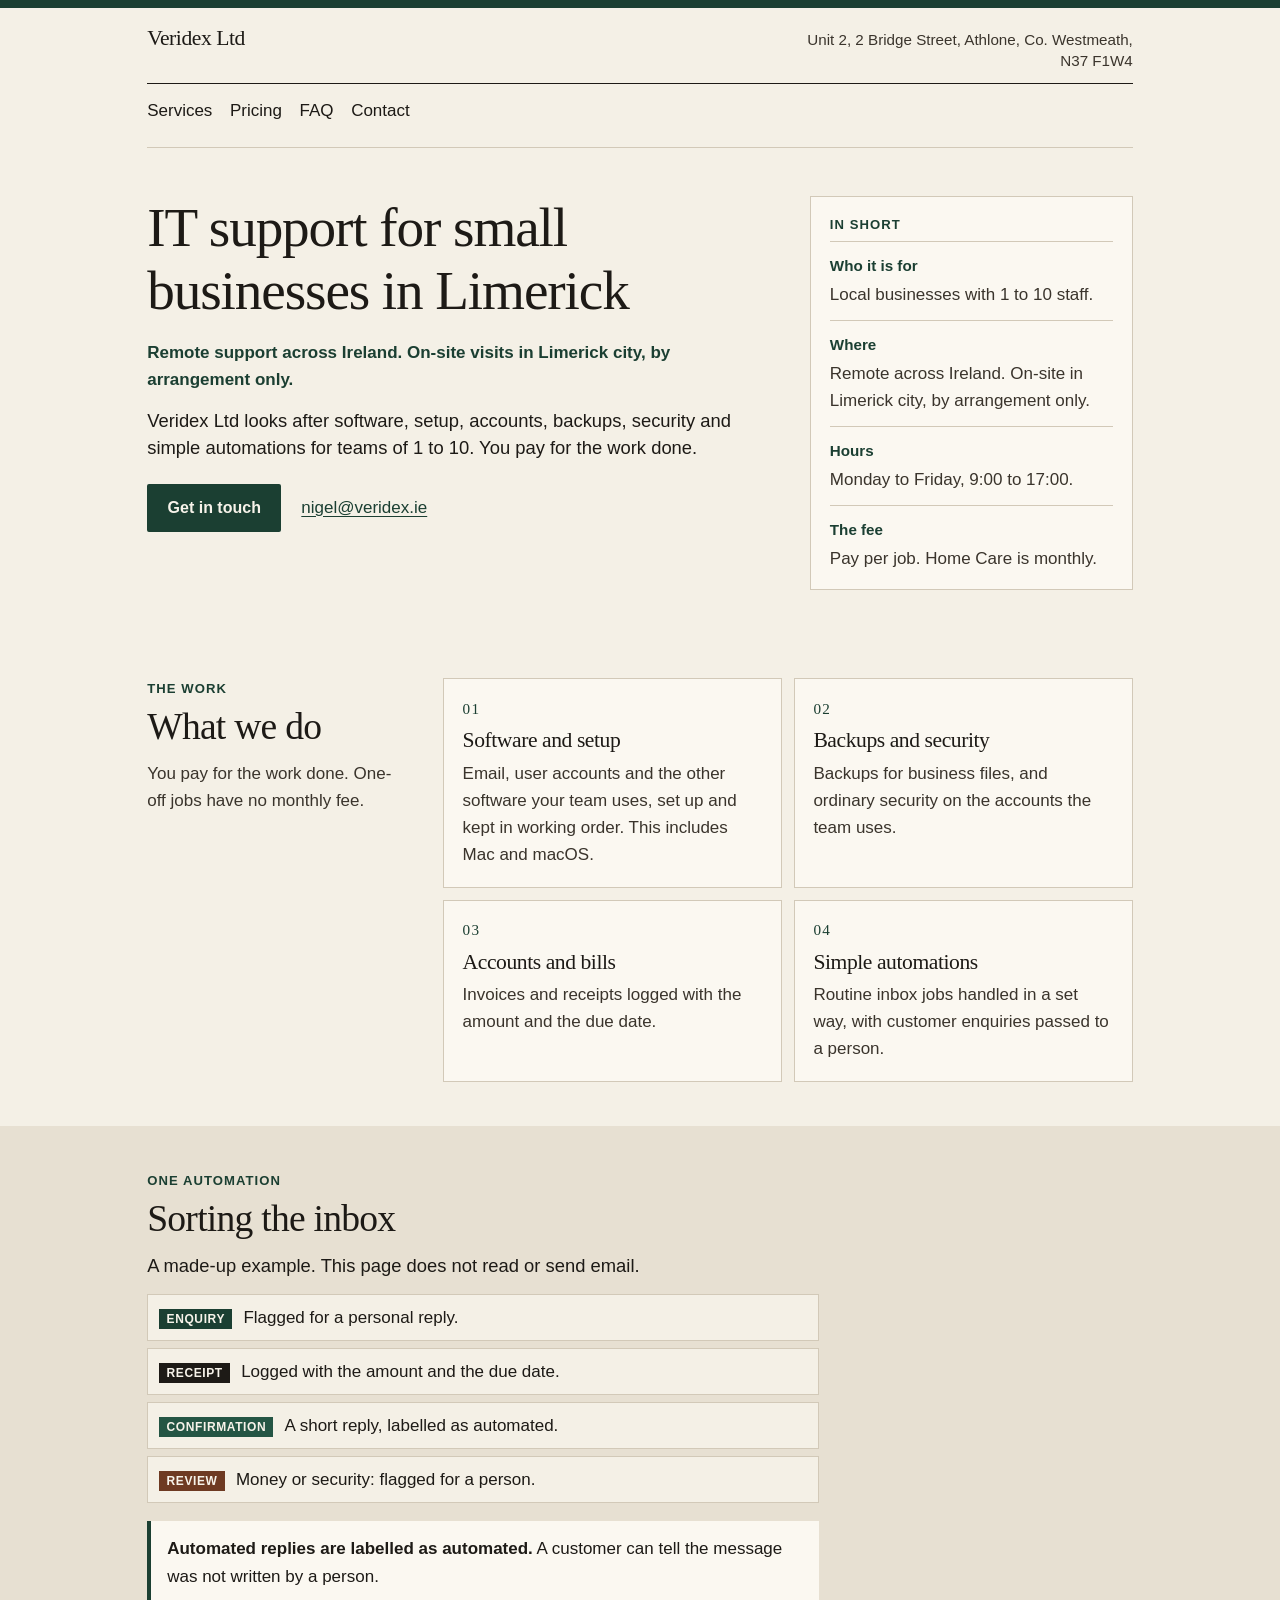
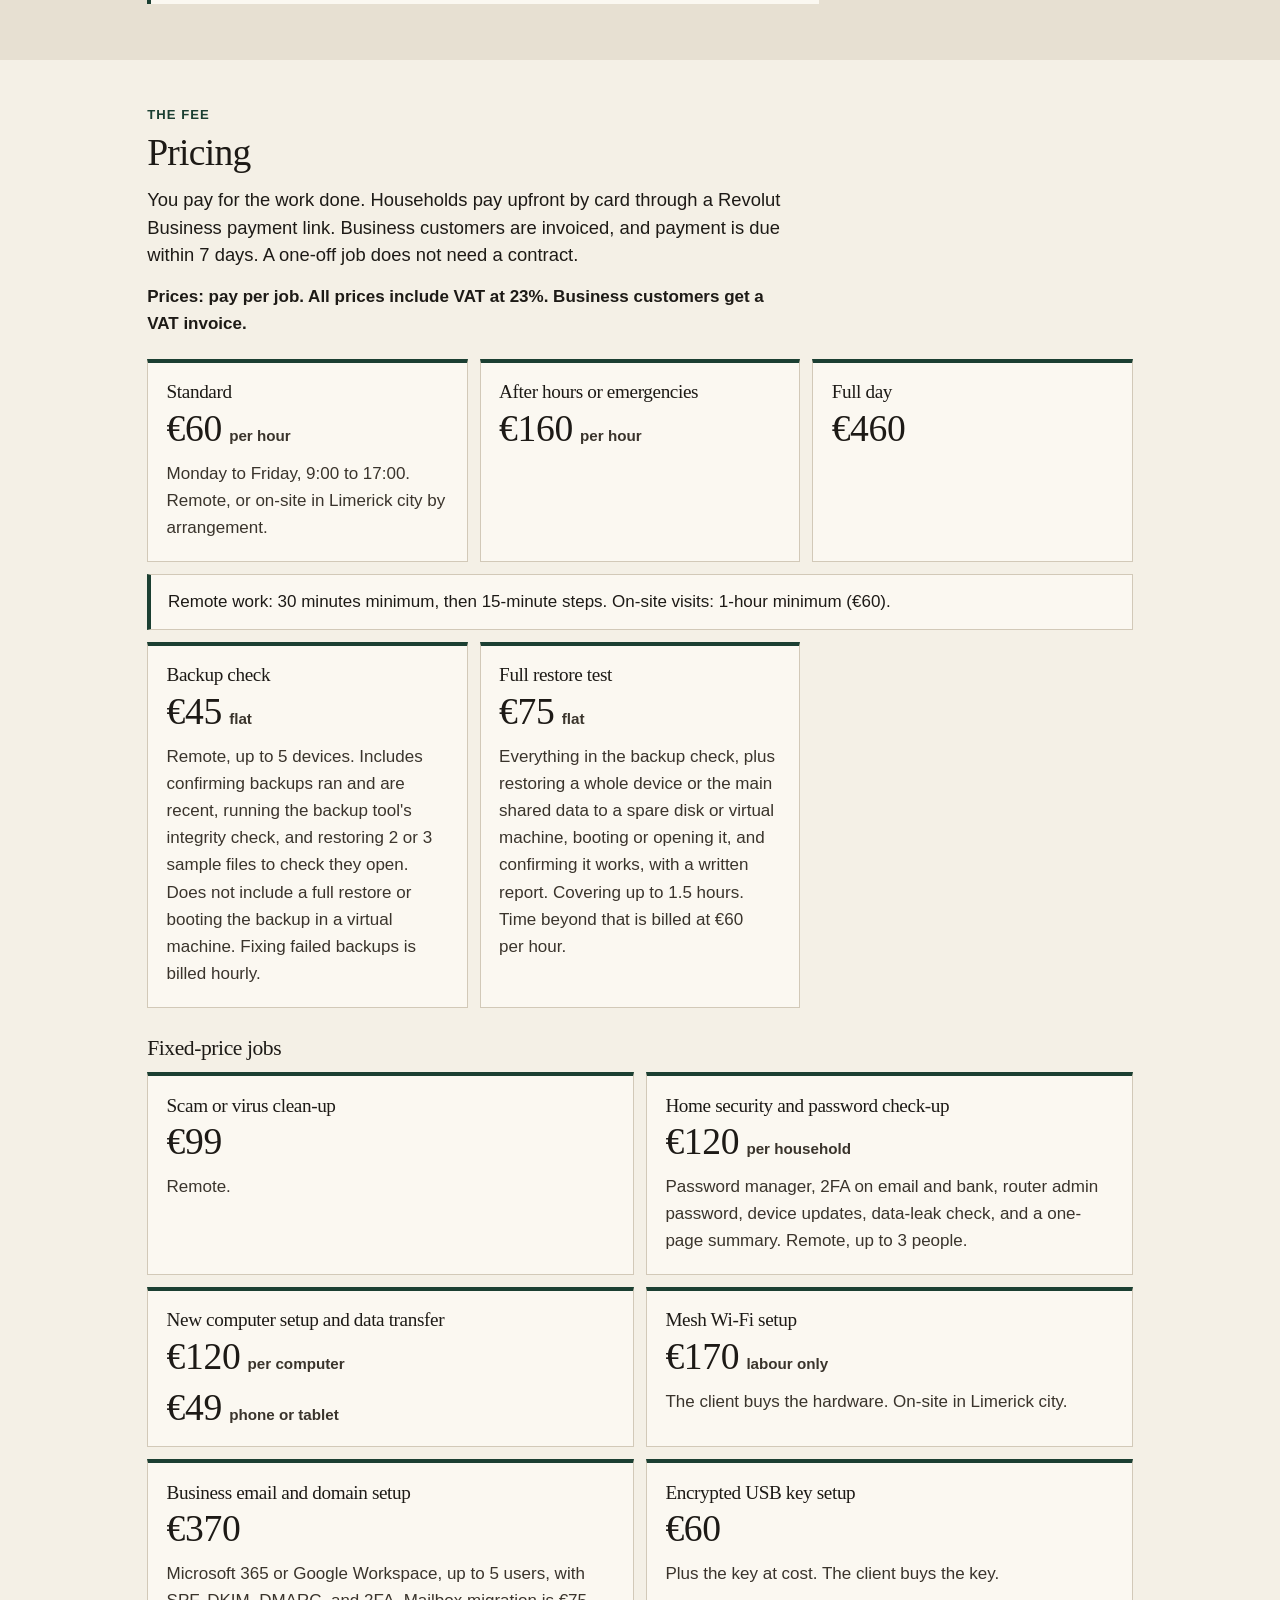
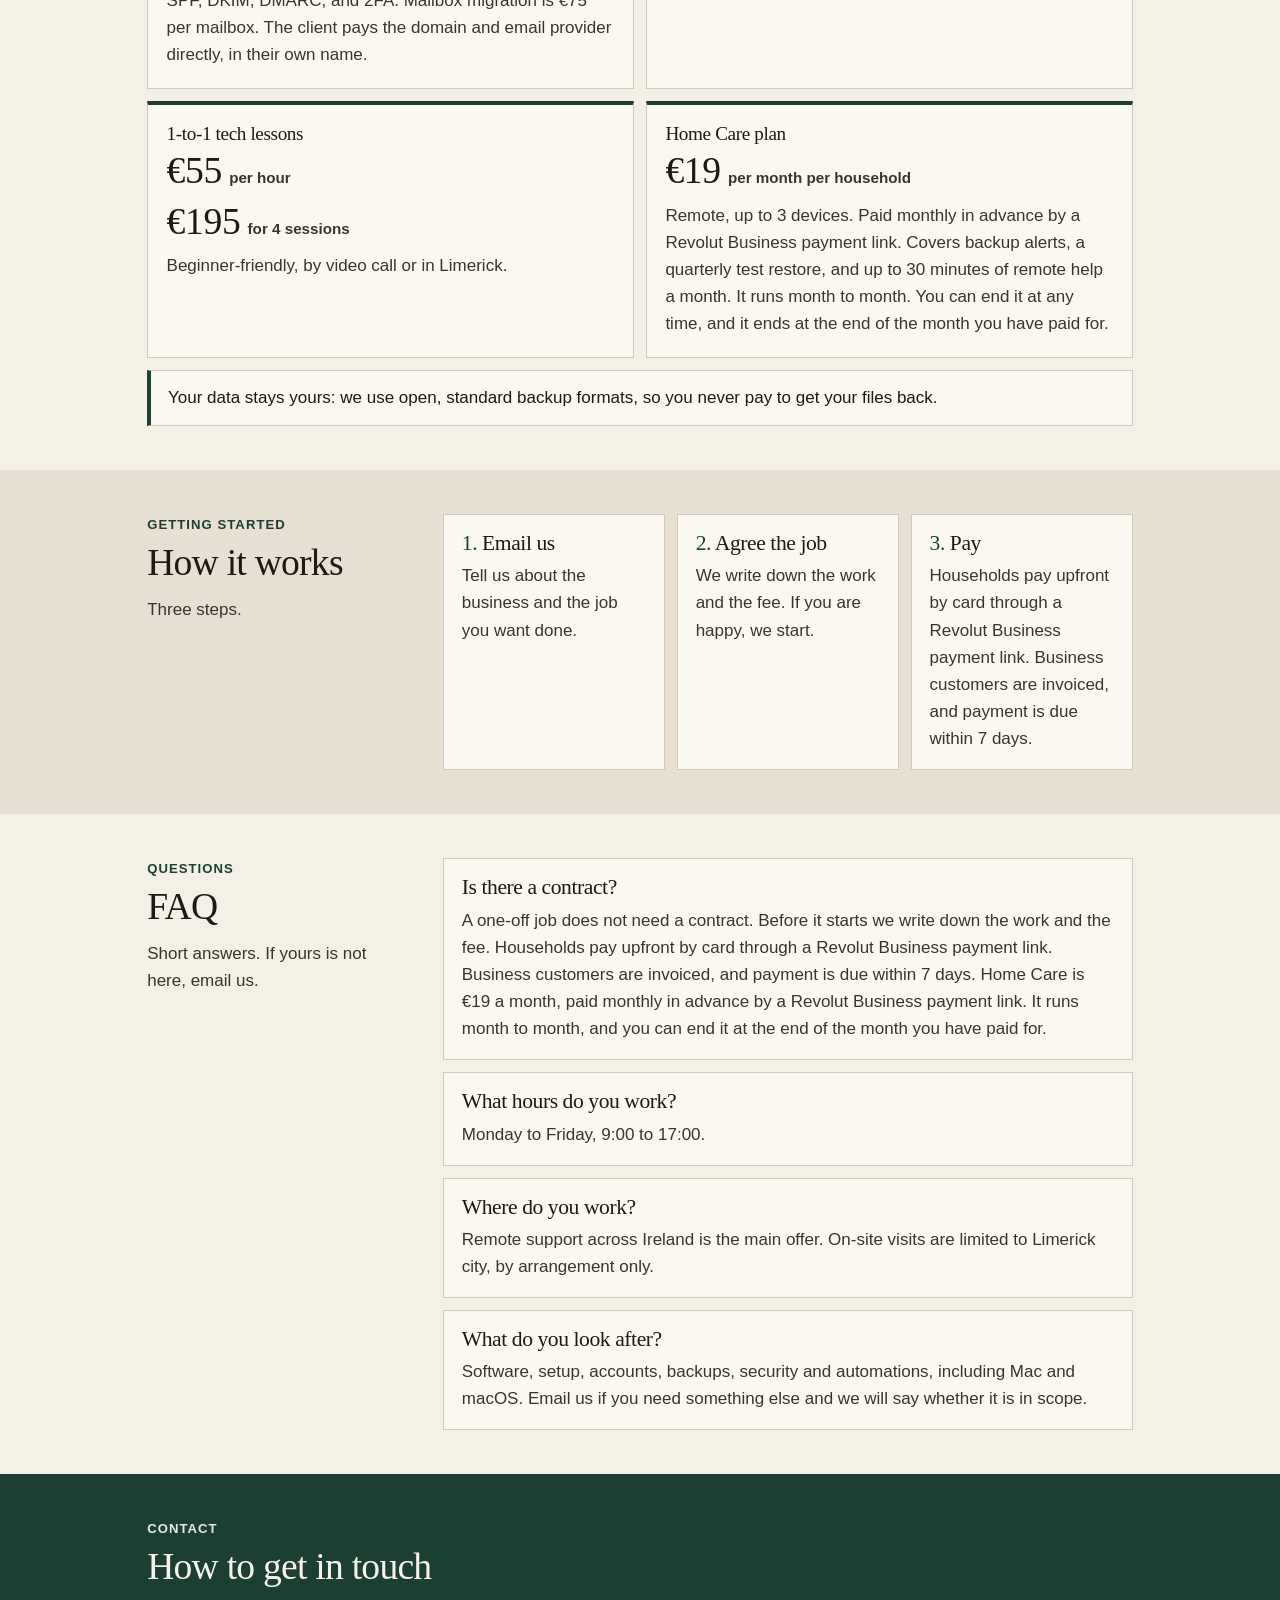
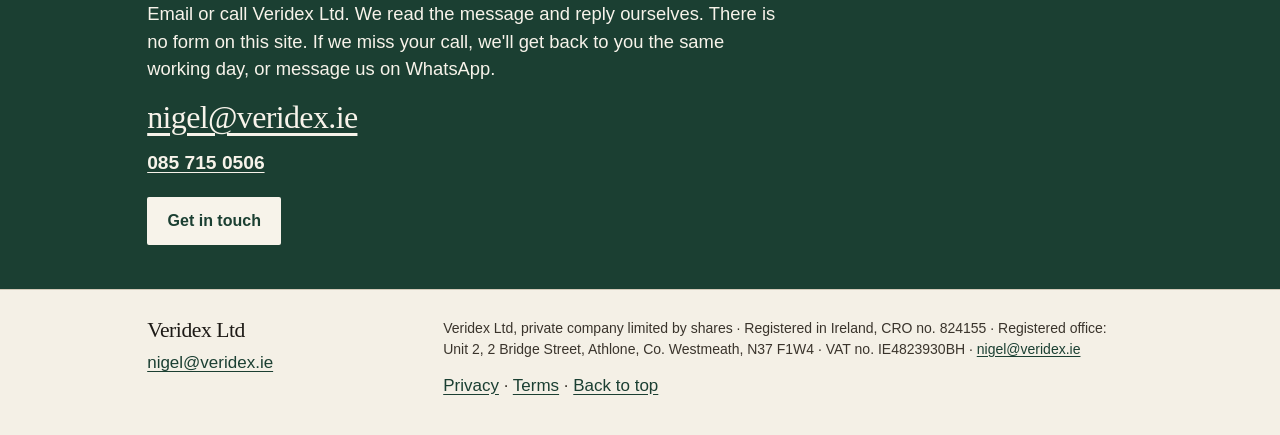
==== commit 82872d03: "Publish the legal-minimum footer, terms, and privacy notice. The footer names the company form and C" ====
--- a/it/index.html
+++ b/it/index.html
@@ -241,7 +241,7 @@
           <article class="rate">
             <h3>Home Care plan</h3>
             <p class="rate-price" id="price-care"><span class="rate-figure">€19</span> <span class="rate-unit">per month per household</span></p>
-            <p class="rate-detail">Remote, up to 3 devices. Covers backup alerts, a quarterly test restore, and up to 30 minutes of remote help a month. No rollover. Either side can end it with 30 days' notice.</p>
+            <p class="rate-detail">Remote, up to 3 devices. Paid monthly in advance by a Revolut Business payment link. Covers backup alerts, a quarterly test restore, and up to 30 minutes of remote help a month. It runs month to month. You can end it at any time, and it ends at the end of the month you have paid for.</p>
           </article>
         </div>
 
@@ -283,7 +283,7 @@
         <div class="faq-list">
           <article class="faq">
             <h3>Is there a contract?</h3>
-            <p>A one-off job does not need a contract. Before it starts we write down the work and the fee. Households pay upfront by card through a Revolut Business payment link. Business customers are invoiced, and payment is due within 7 days. Home Care is a monthly plan, listed under pricing. Either side can end it with 30 days' notice.</p>
+            <p>A one-off job does not need a contract. Before it starts we write down the work and the fee. Households pay upfront by card through a Revolut Business payment link. Business customers are invoiced, and payment is due within 7 days. Home Care is €19 a month, paid monthly in advance by a Revolut Business payment link. It runs month to month, and you can end it at the end of the month you have paid for.</p>
           </article>
           <article class="faq">
             <h3>What hours do you work?</h3>
@@ -322,9 +322,8 @@
         <p><a href="mailto:nigel@veridex.ie">nigel@veridex.ie</a></p>
       </div>
       <div>
-        <p class="footer-company">Veridex Ltd · Registered in Ireland, CRO 824155 · Registered office: Unit 2, 2 Bridge Street, Athlone, Co. Westmeath, N37 F1W4 · VAT no. IE4823930BH</p>
+        <p class="footer-company">Veridex Ltd, private company limited by shares · Registered in Ireland, CRO no. 824155 · Registered office: Unit 2, 2 Bridge Street, Athlone, Co. Westmeath, N37 F1W4 · VAT no. IE4823930BH · <a href="mailto:nigel@veridex.ie">nigel@veridex.ie</a></p>
         <p class="footer-meta"><a href="/privacy/">Privacy</a> · <a href="/terms/">Terms</a> · <a href="#top">Back to top</a></p>
-        <p class="footer-meta">© <time datetime="2026">2026</time> Veridex Ltd.</p>
       </div>
     </div>
   </footer>
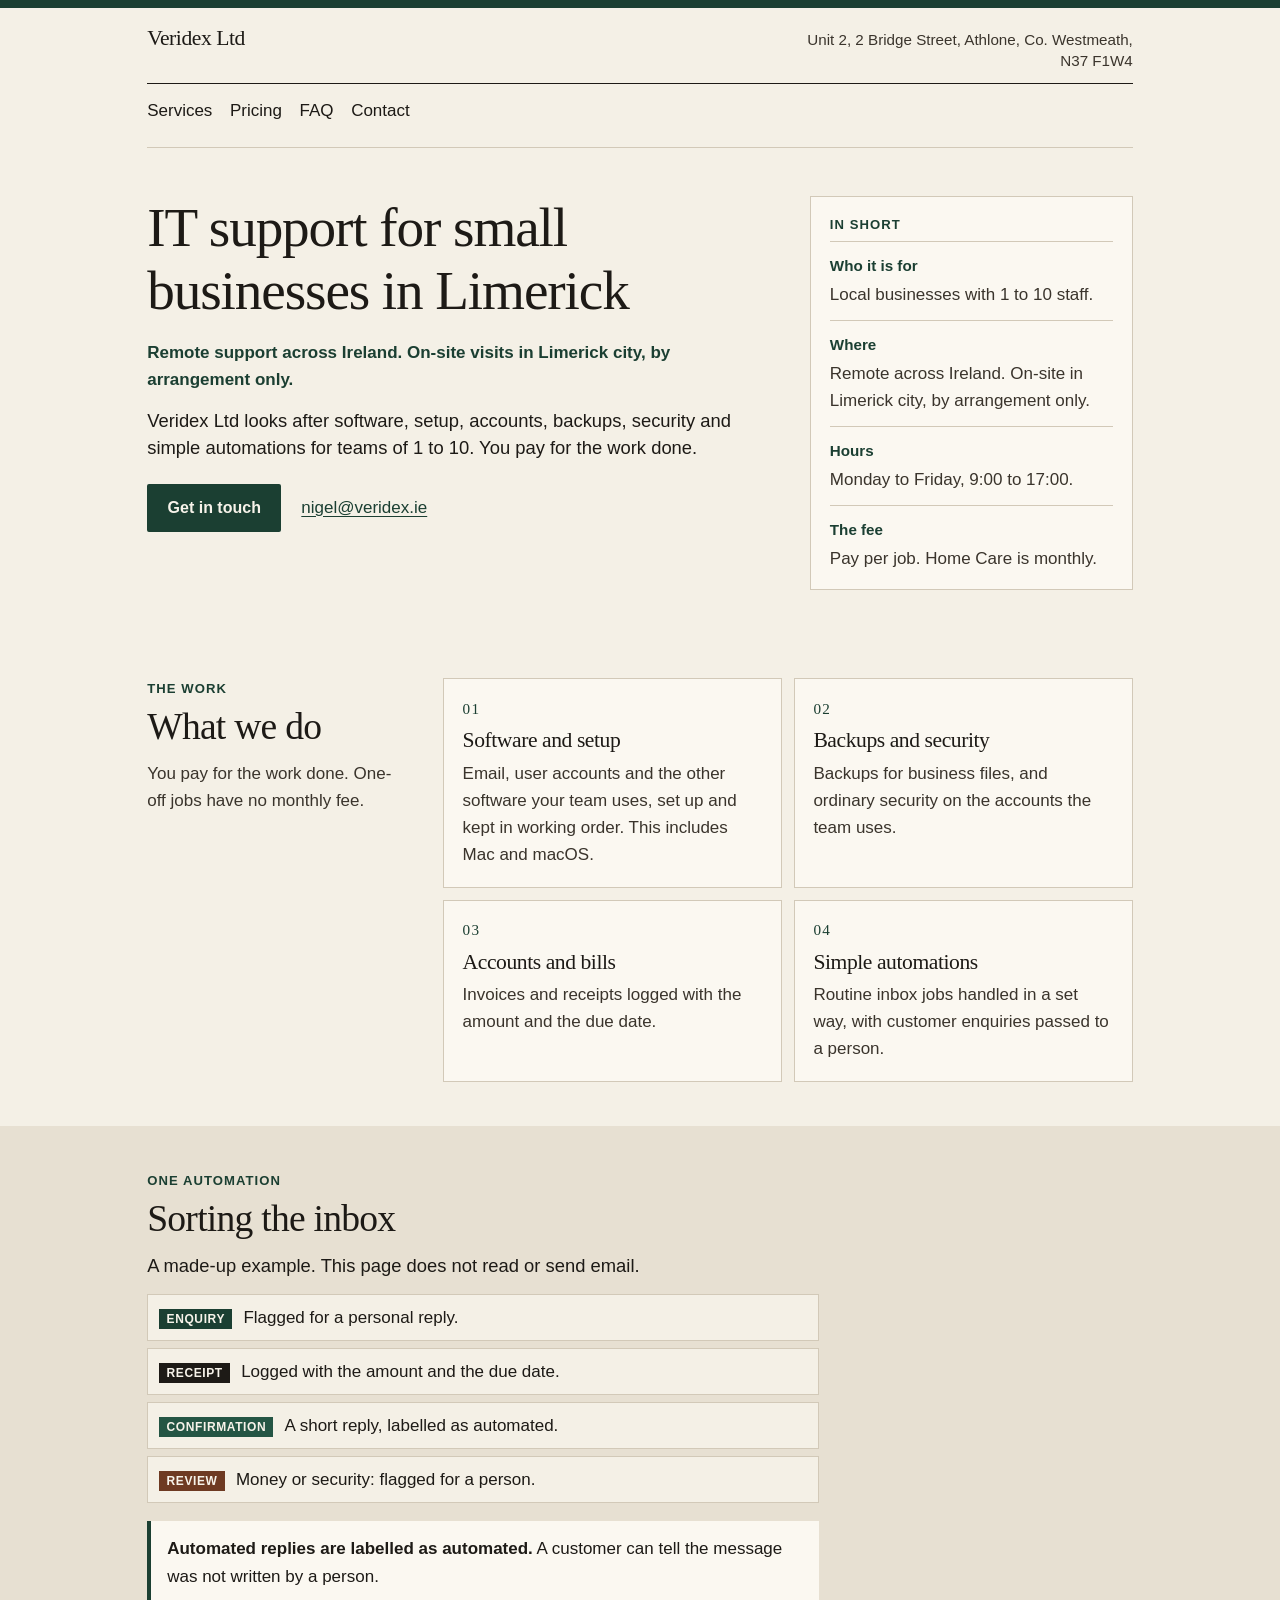
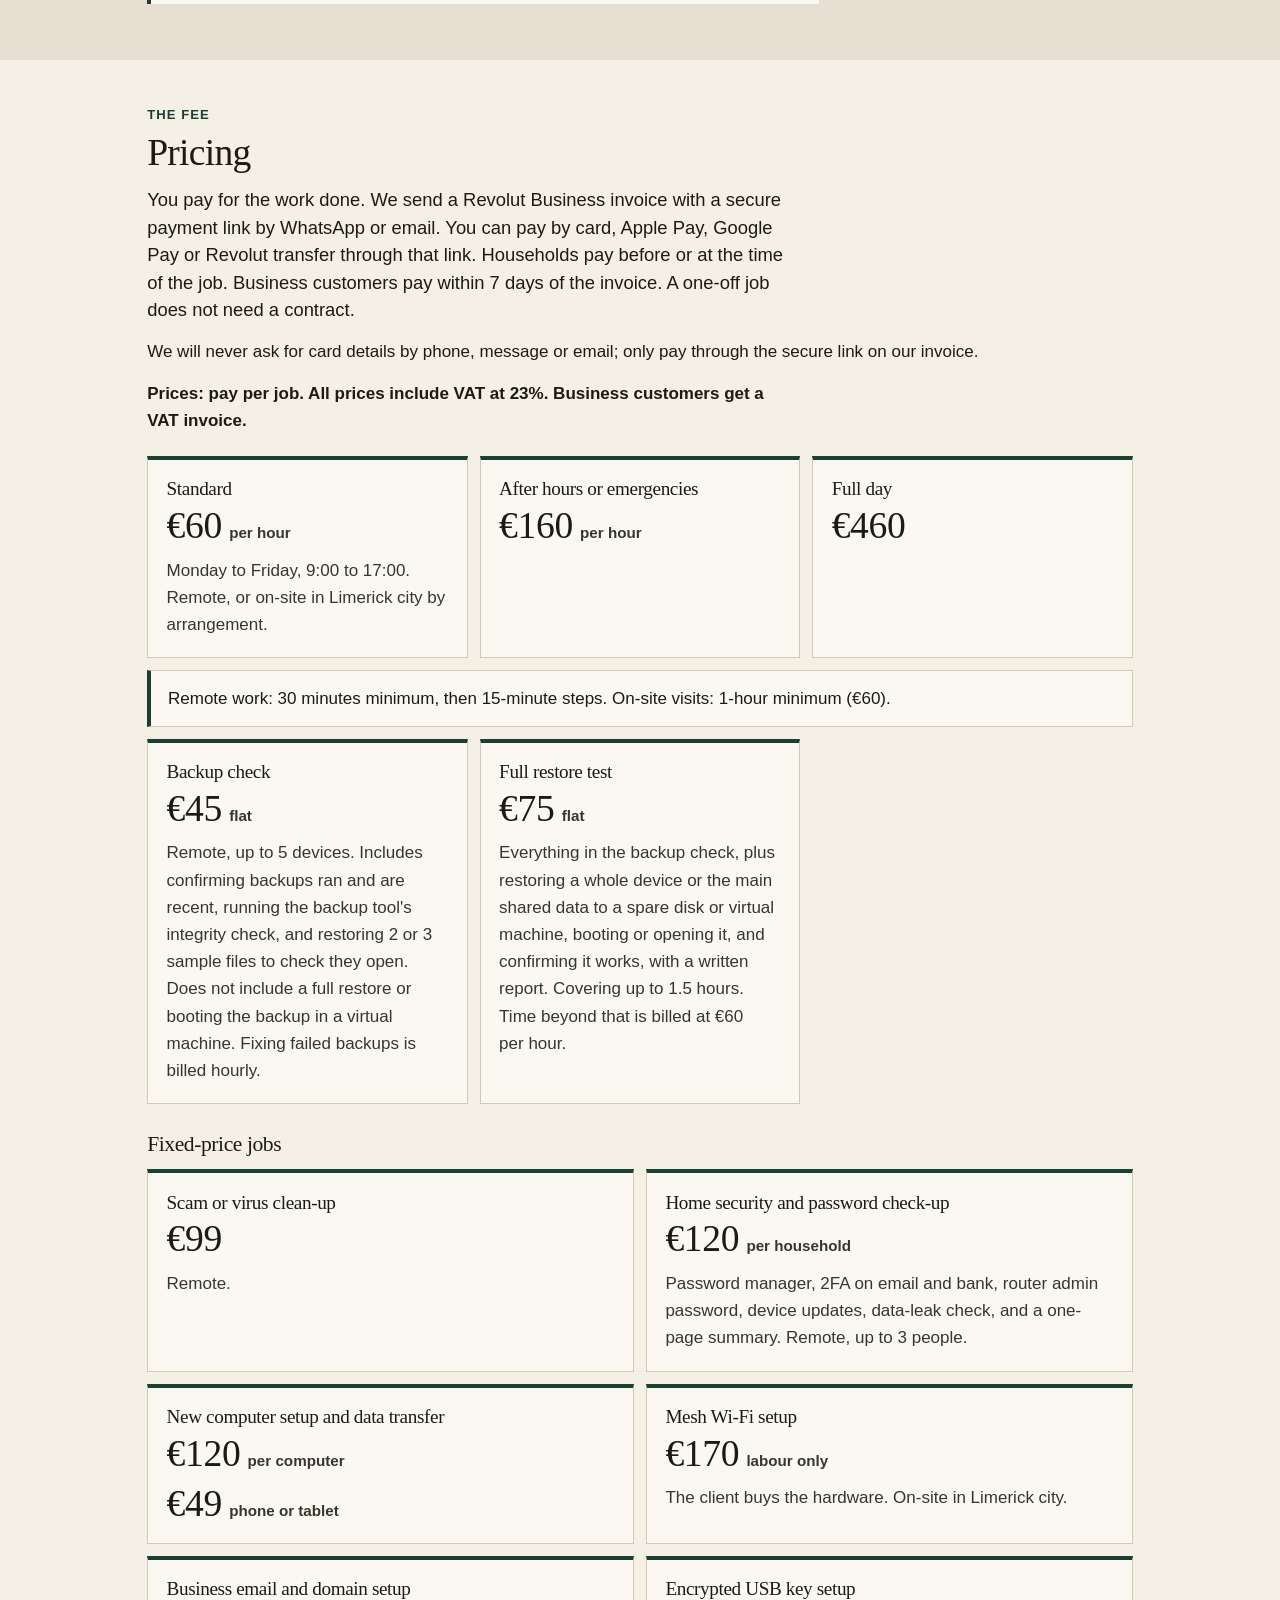
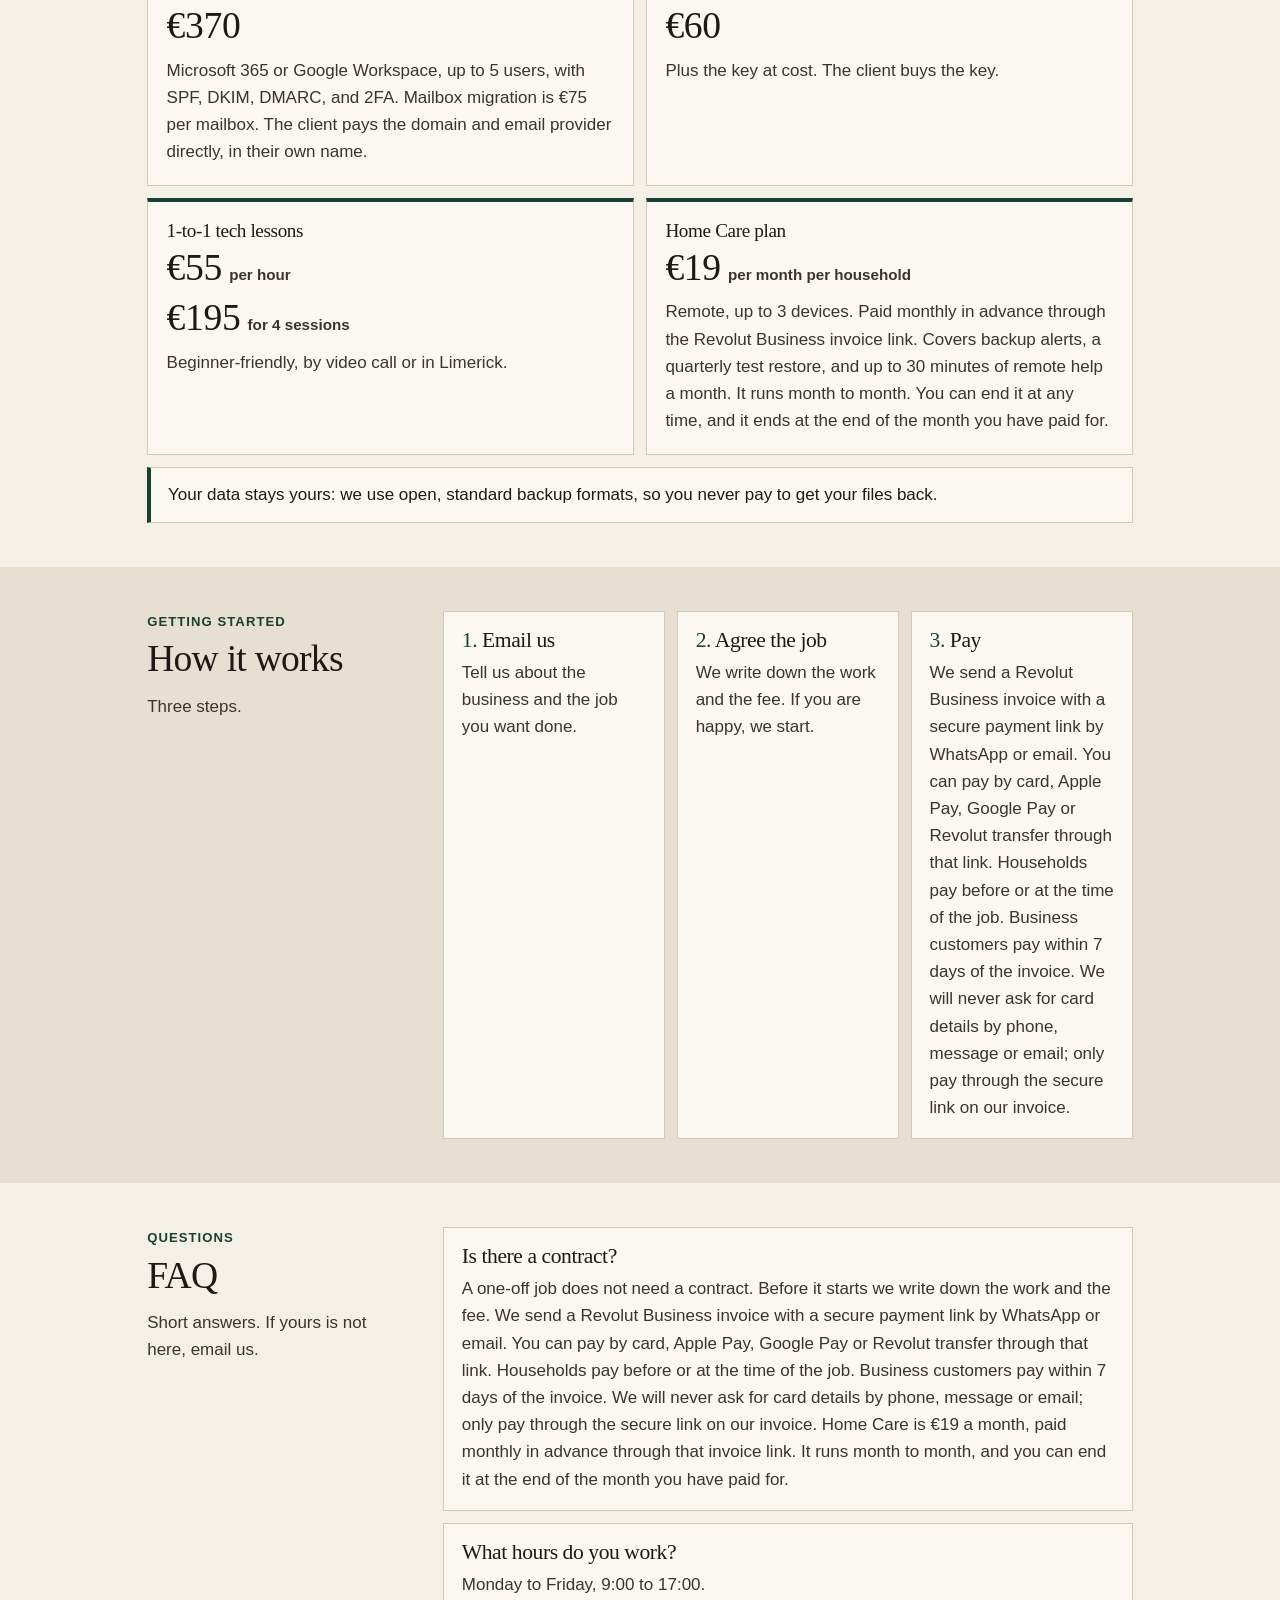
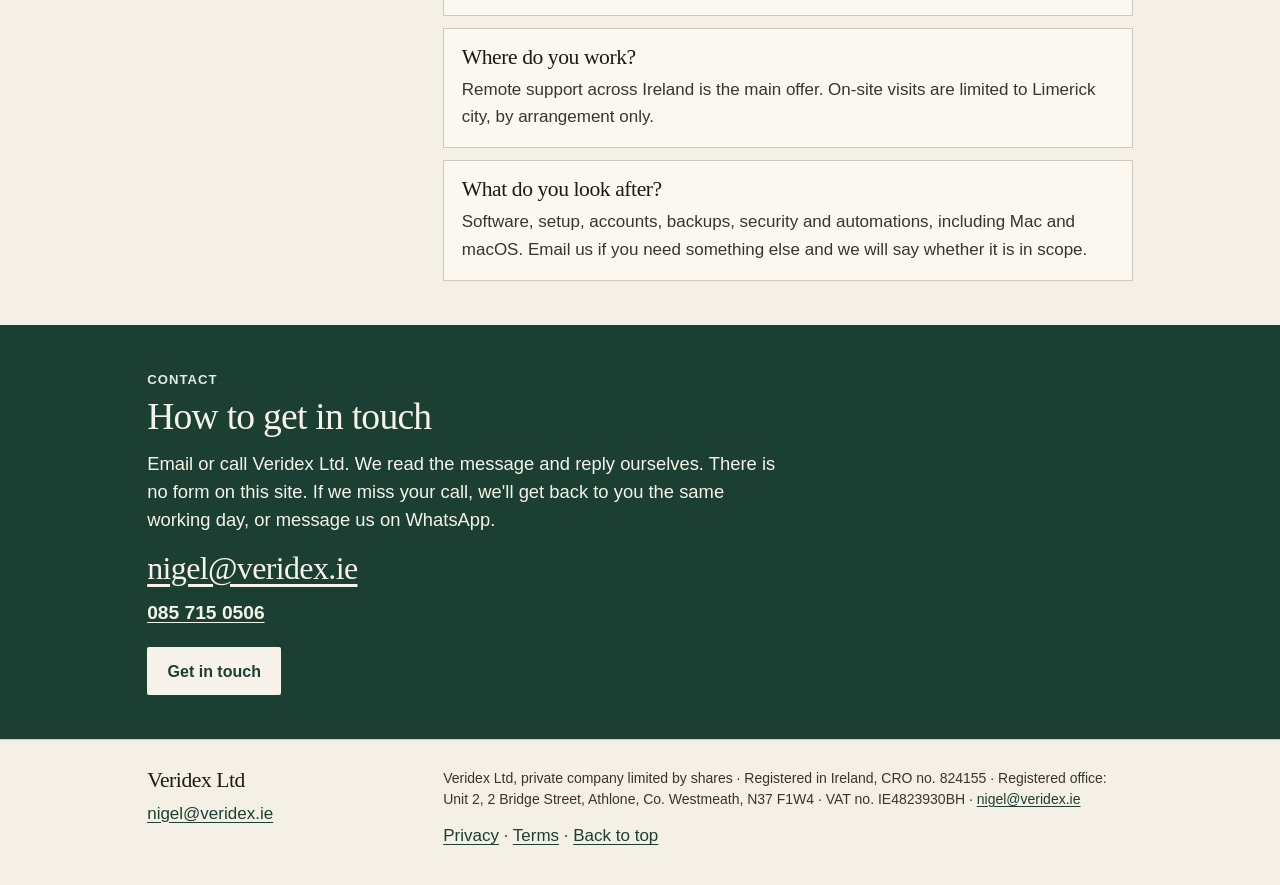
==== commit 7763c3f8: "Use the Revolut invoice wording for payment. Households pay before or at the time of the job. Busine" ====
--- a/it/index.html
+++ b/it/index.html
@@ -166,7 +166,8 @@
       <div class="wrap">
         <p class="kicker">The fee</p>
         <h2 id="pricing-heading">Pricing</h2>
-        <p class="lede">You pay for the work done. Households pay upfront by card through a Revolut Business payment link. Business customers are invoiced, and payment is due within 7 days. A one-off job does not need a contract.</p>
+        <p class="lede">You pay for the work done. We send a Revolut Business invoice with a secure payment link by WhatsApp or email. You can pay by card, Apple Pay, Google Pay or Revolut transfer through that link. Households pay before or at the time of the job. Business customers pay within 7 days of the invoice. A one-off job does not need a contract.</p>
+        <p>We will never ask for card details by phone, message or email; only pay through the secure link on our invoice.</p>
         <p class="vat-line">Prices: pay per job. All prices include VAT at 23%. Business customers get a VAT invoice.</p>
 
         <div class="rates">
@@ -241,7 +242,7 @@
           <article class="rate">
             <h3>Home Care plan</h3>
             <p class="rate-price" id="price-care"><span class="rate-figure">€19</span> <span class="rate-unit">per month per household</span></p>
-            <p class="rate-detail">Remote, up to 3 devices. Paid monthly in advance by a Revolut Business payment link. Covers backup alerts, a quarterly test restore, and up to 30 minutes of remote help a month. It runs month to month. You can end it at any time, and it ends at the end of the month you have paid for.</p>
+            <p class="rate-detail">Remote, up to 3 devices. Paid monthly in advance through the Revolut Business invoice link. Covers backup alerts, a quarterly test restore, and up to 30 minutes of remote help a month. It runs month to month. You can end it at any time, and it ends at the end of the month you have paid for.</p>
           </article>
         </div>
 
@@ -267,7 +268,7 @@
           </li>
           <li role="listitem">
             <h3>Pay</h3>
-            <p>Households pay upfront by card through a Revolut Business payment link. Business customers are invoiced, and payment is due within 7 days.</p>
+            <p>We send a Revolut Business invoice with a secure payment link by WhatsApp or email. You can pay by card, Apple Pay, Google Pay or Revolut transfer through that link. Households pay before or at the time of the job. Business customers pay within 7 days of the invoice. We will never ask for card details by phone, message or email; only pay through the secure link on our invoice.</p>
           </li>
         </ol>
       </div>
@@ -283,7 +284,7 @@
         <div class="faq-list">
           <article class="faq">
             <h3>Is there a contract?</h3>
-            <p>A one-off job does not need a contract. Before it starts we write down the work and the fee. Households pay upfront by card through a Revolut Business payment link. Business customers are invoiced, and payment is due within 7 days. Home Care is €19 a month, paid monthly in advance by a Revolut Business payment link. It runs month to month, and you can end it at the end of the month you have paid for.</p>
+            <p>A one-off job does not need a contract. Before it starts we write down the work and the fee. We send a Revolut Business invoice with a secure payment link by WhatsApp or email. You can pay by card, Apple Pay, Google Pay or Revolut transfer through that link. Households pay before or at the time of the job. Business customers pay within 7 days of the invoice. We will never ask for card details by phone, message or email; only pay through the secure link on our invoice. Home Care is €19 a month, paid monthly in advance through that invoice link. It runs month to month, and you can end it at the end of the month you have paid for.</p>
           </article>
           <article class="faq">
             <h3>What hours do you work?</h3>
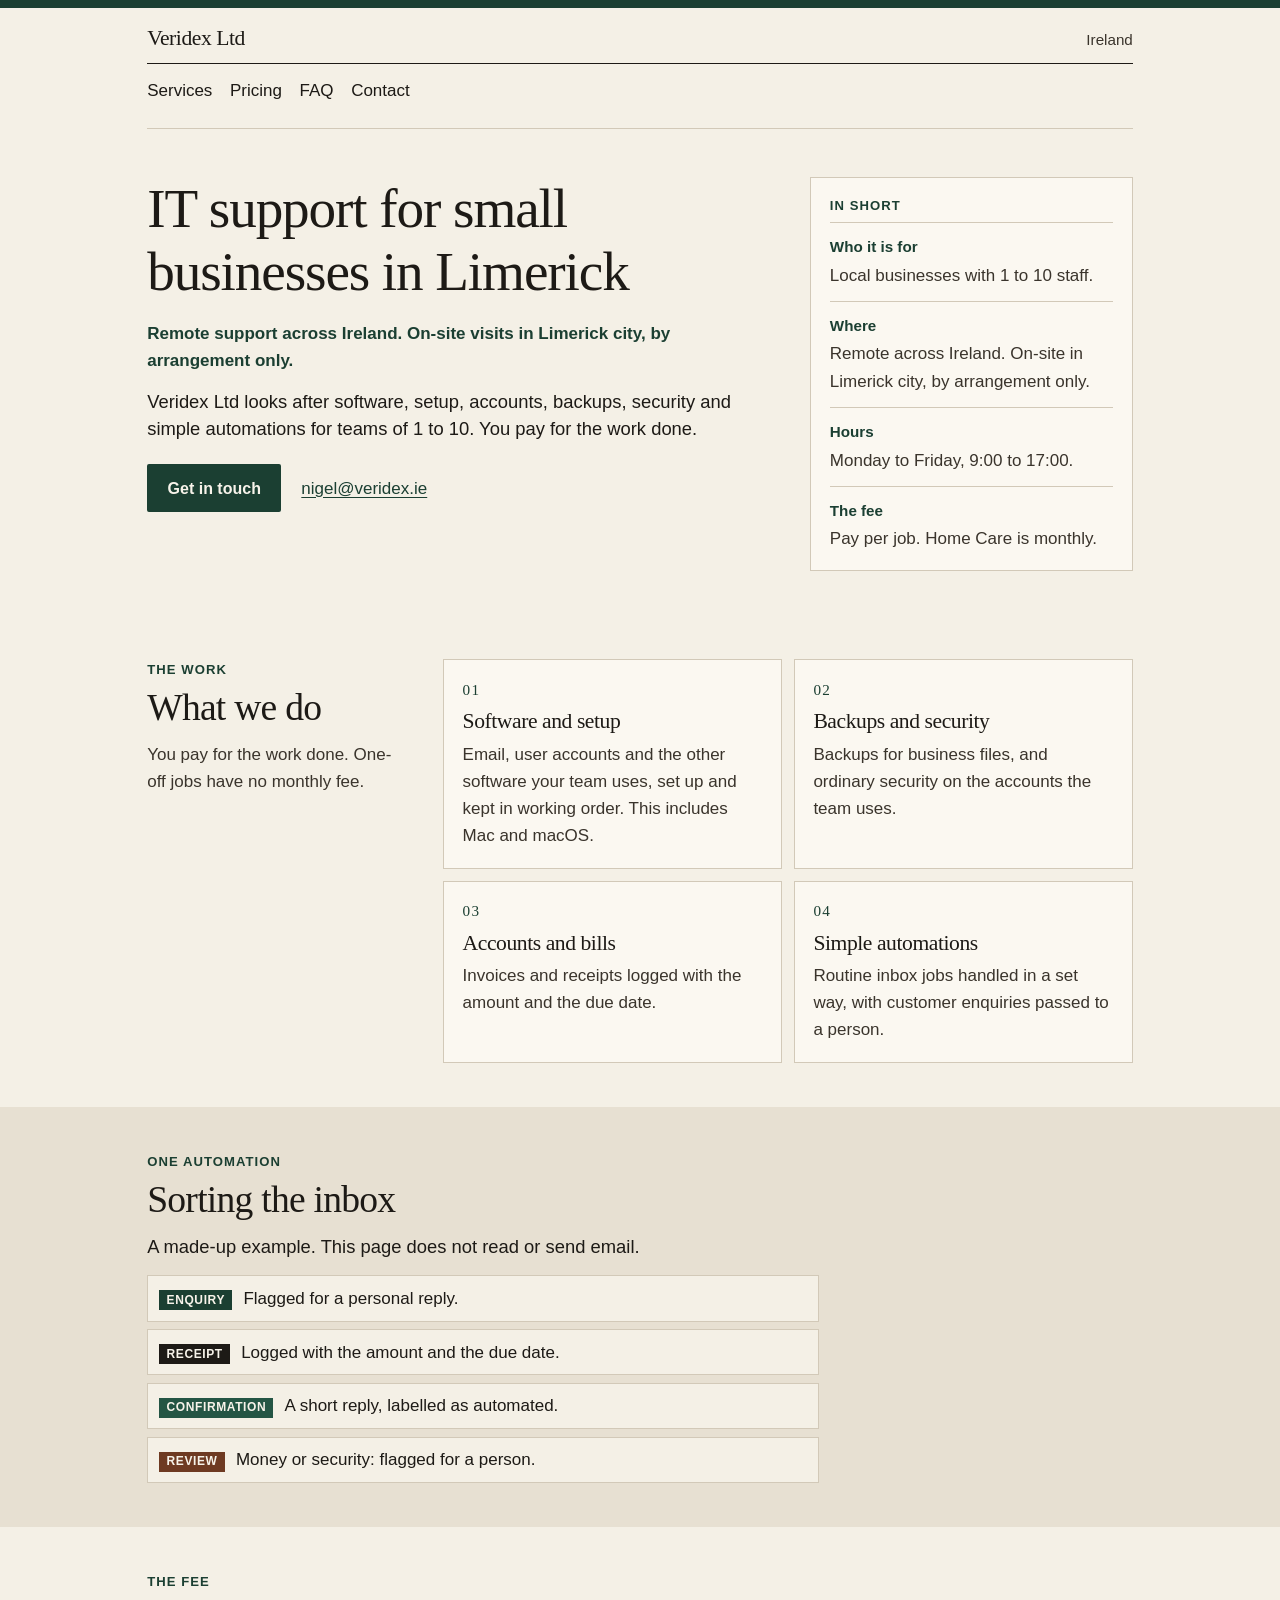
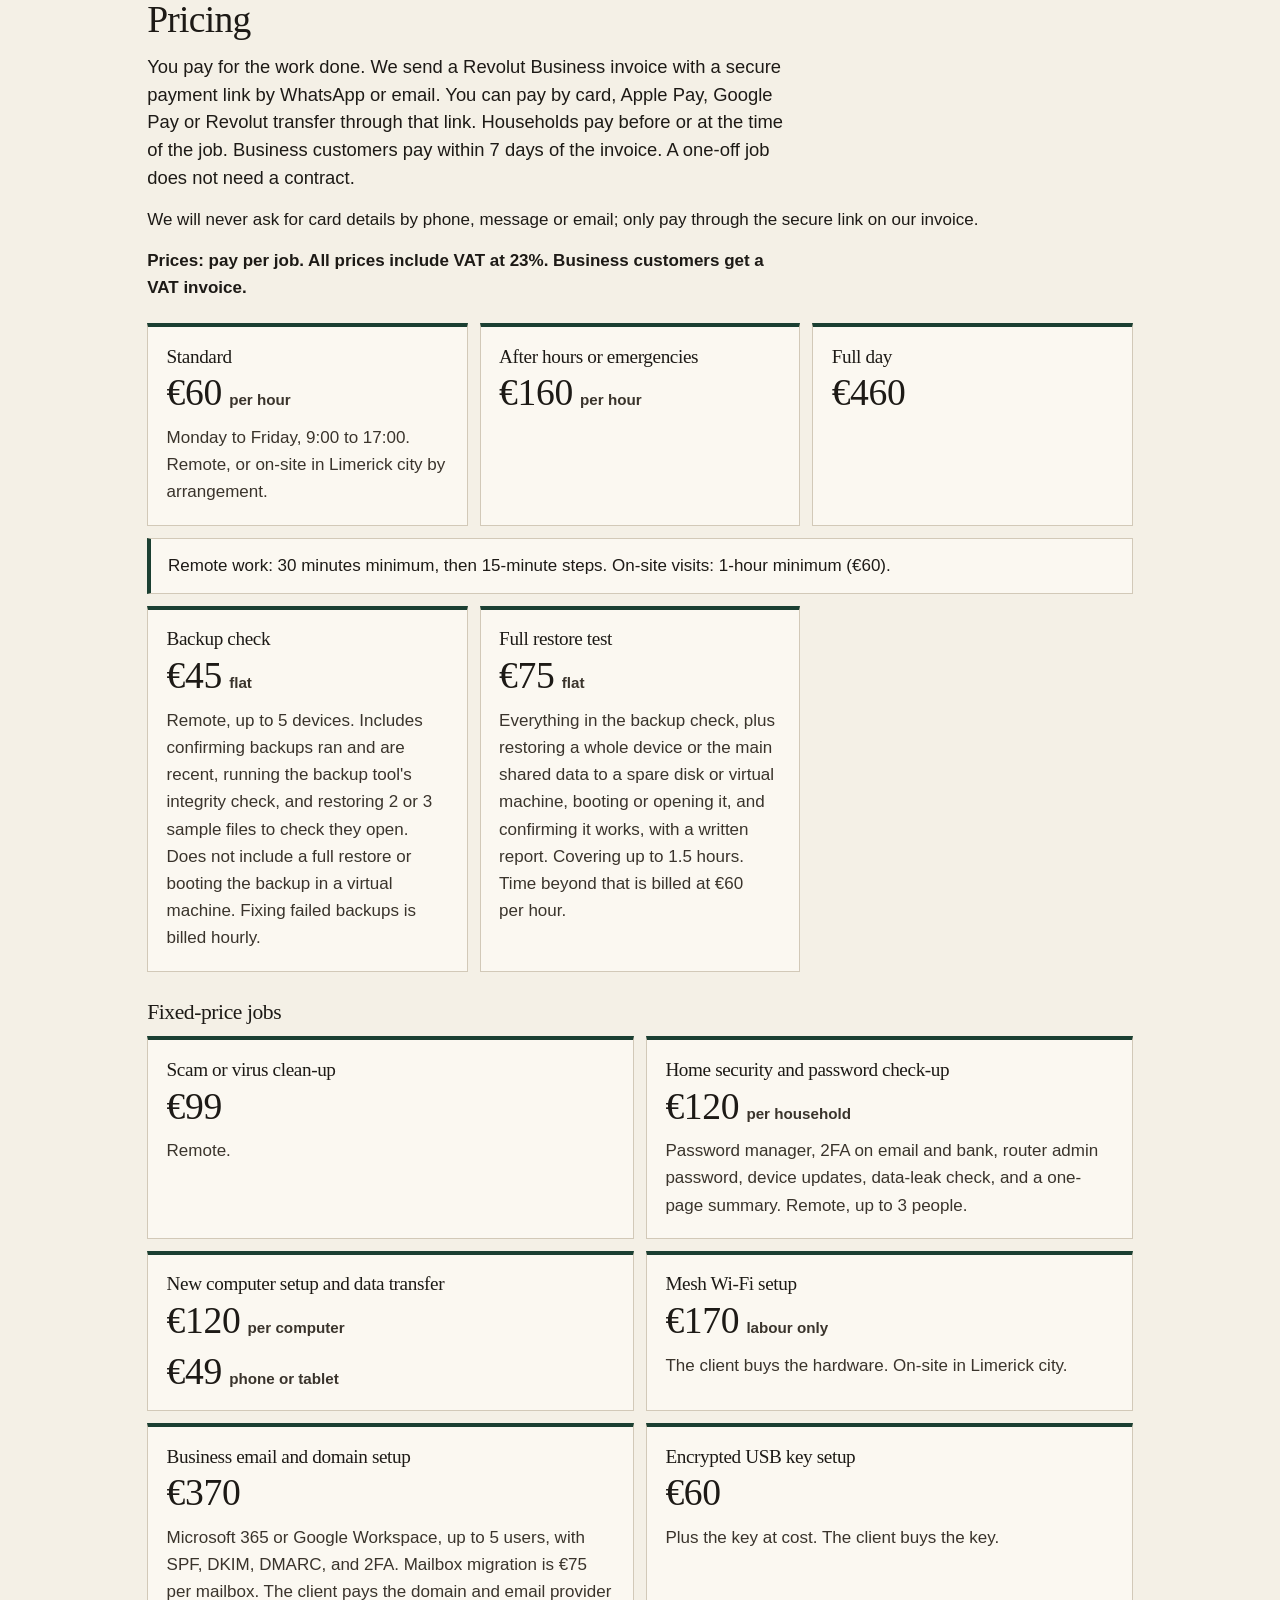
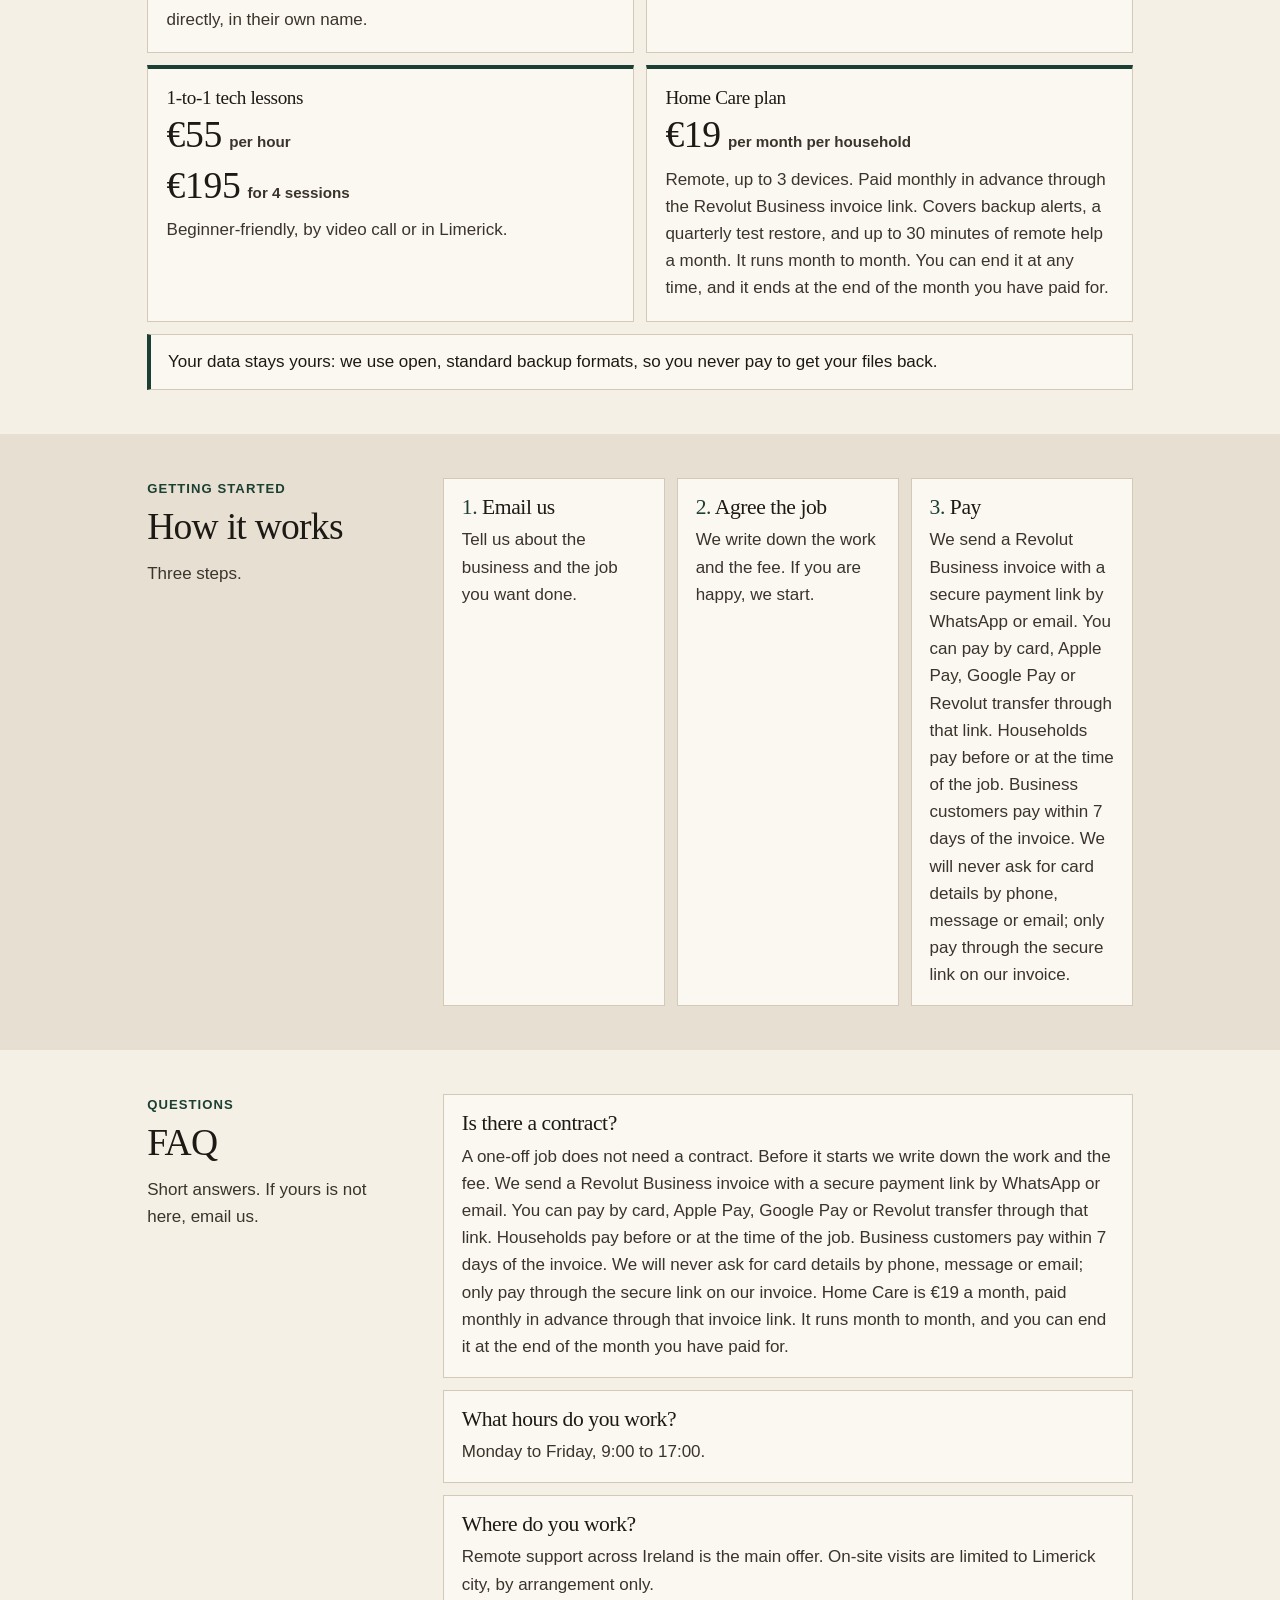
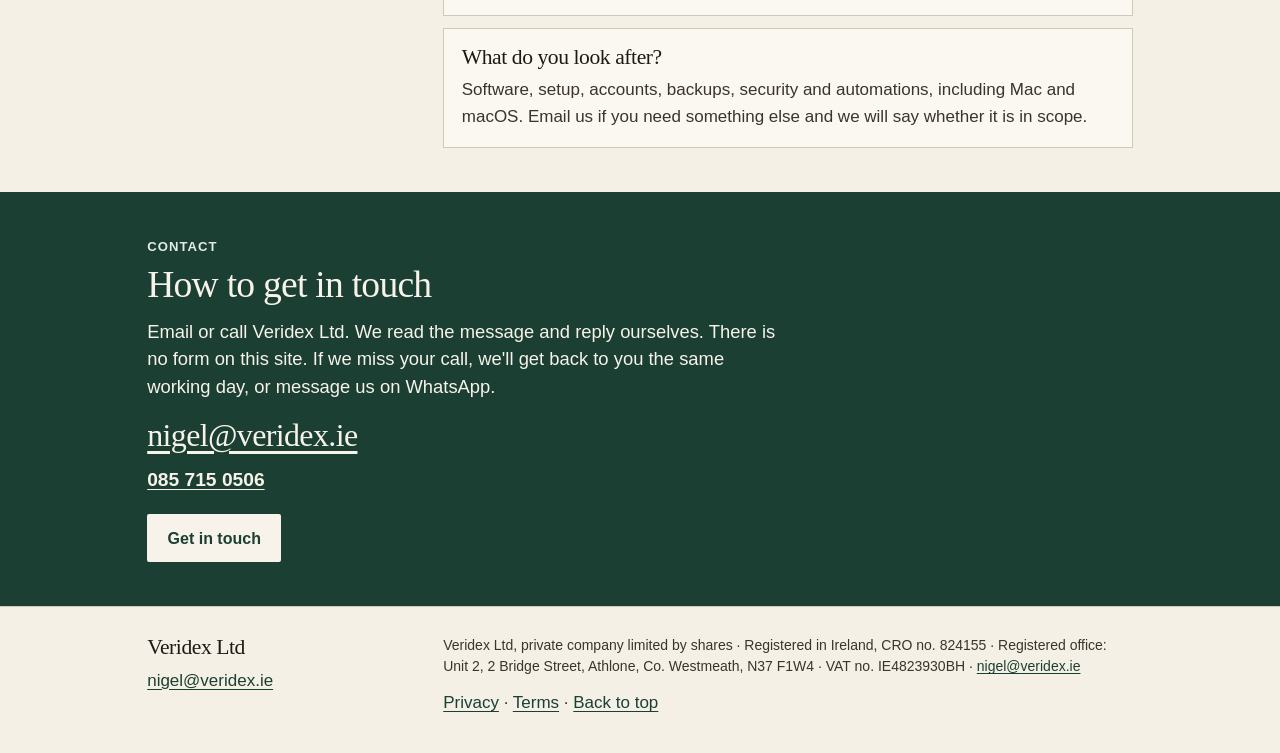
==== commit b2243873: "Trim the site to the legal minimum. Headers no longer repeat the registered office, the IT page drop" ====
--- a/it/index.html
+++ b/it/index.html
@@ -52,7 +52,7 @@
     <div class="wrap">
       <div class="mast">
         <p class="brand" id="brand-name"><a href="/">Veridex Ltd</a></p>
-        <p class="mast-place">Unit 2, 2 Bridge Street, Athlone, Co. Westmeath, N37 F1W4</p>
+        <p class="mast-place">Ireland</p>
       </div>
       <nav aria-label="On this page">
         <ul class="nav" role="list">
@@ -158,7 +158,6 @@
             <span>Money or security: flagged for a person.</span>
           </li>
         </ul>
-        <p class="callout" role="note"><strong>Automated replies are labelled as automated.</strong> A customer can tell the message was not written by a person.</p>
       </div>
     </section>
 
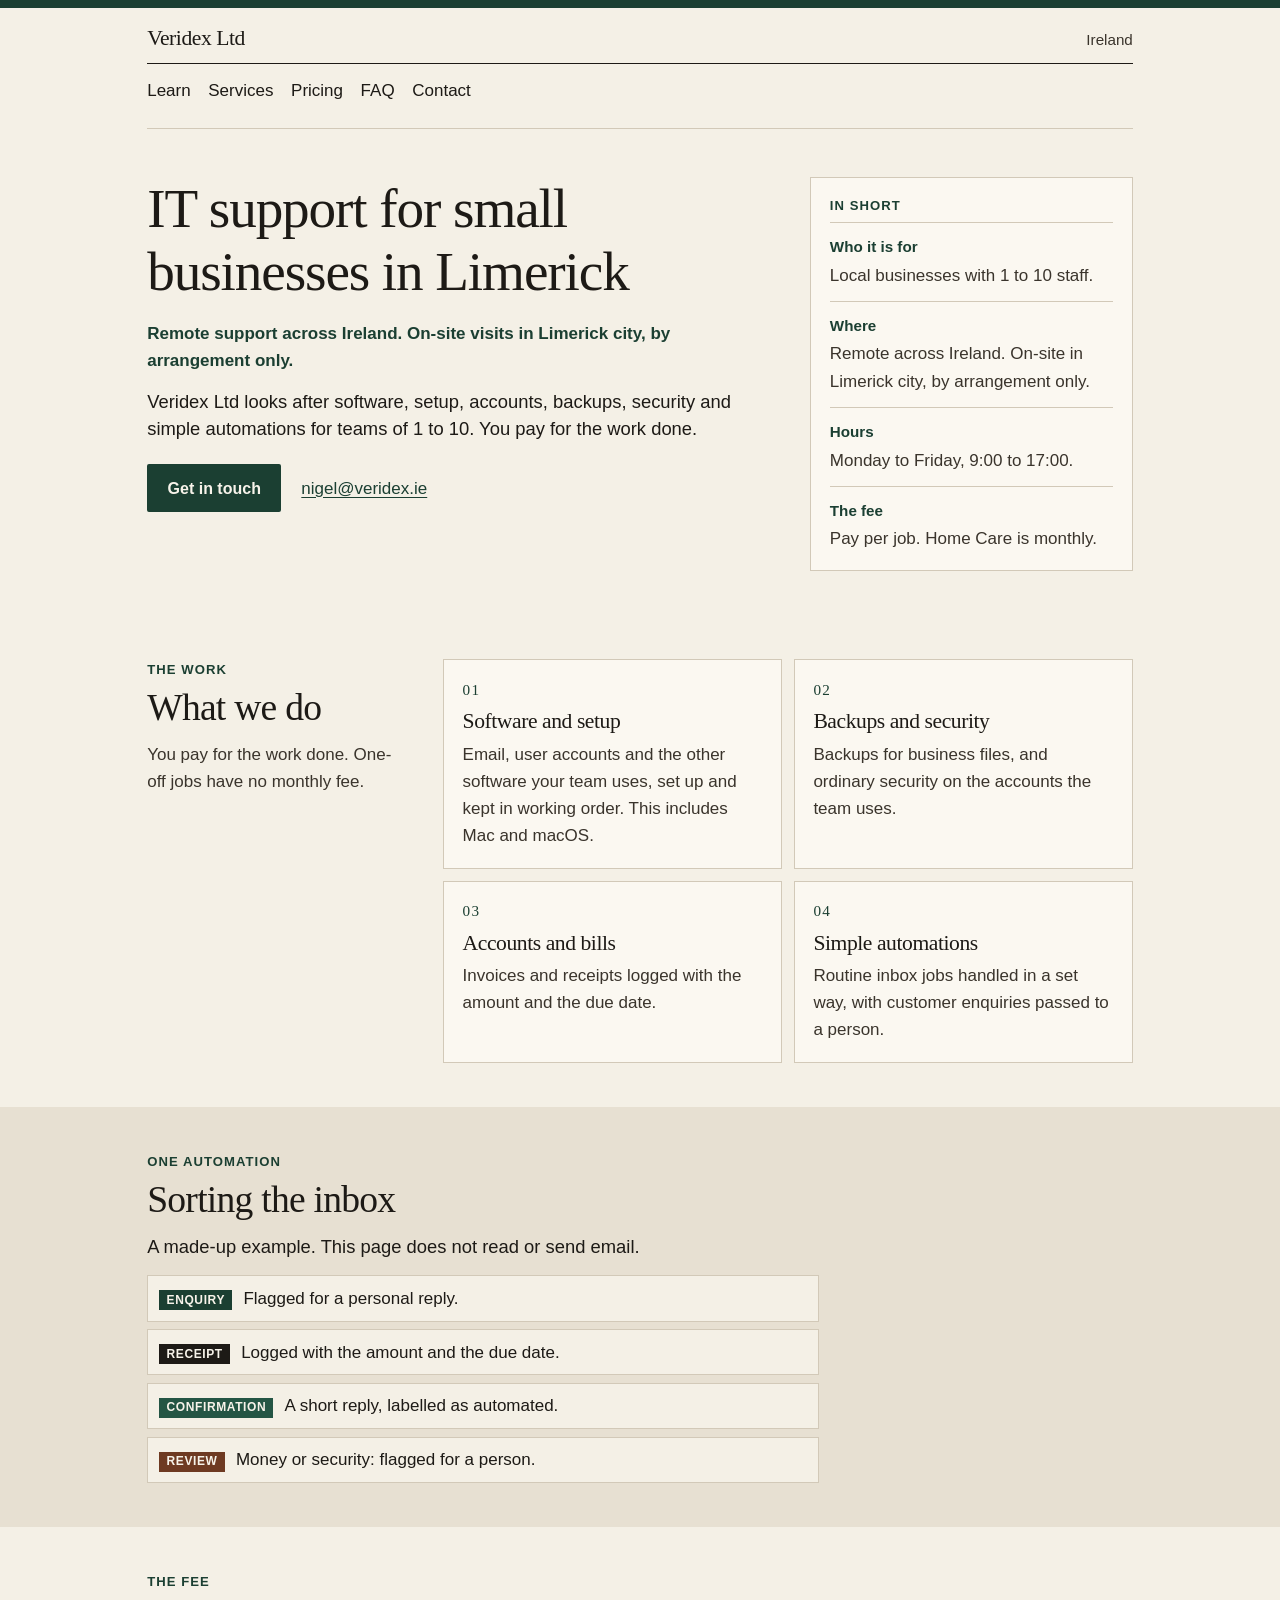
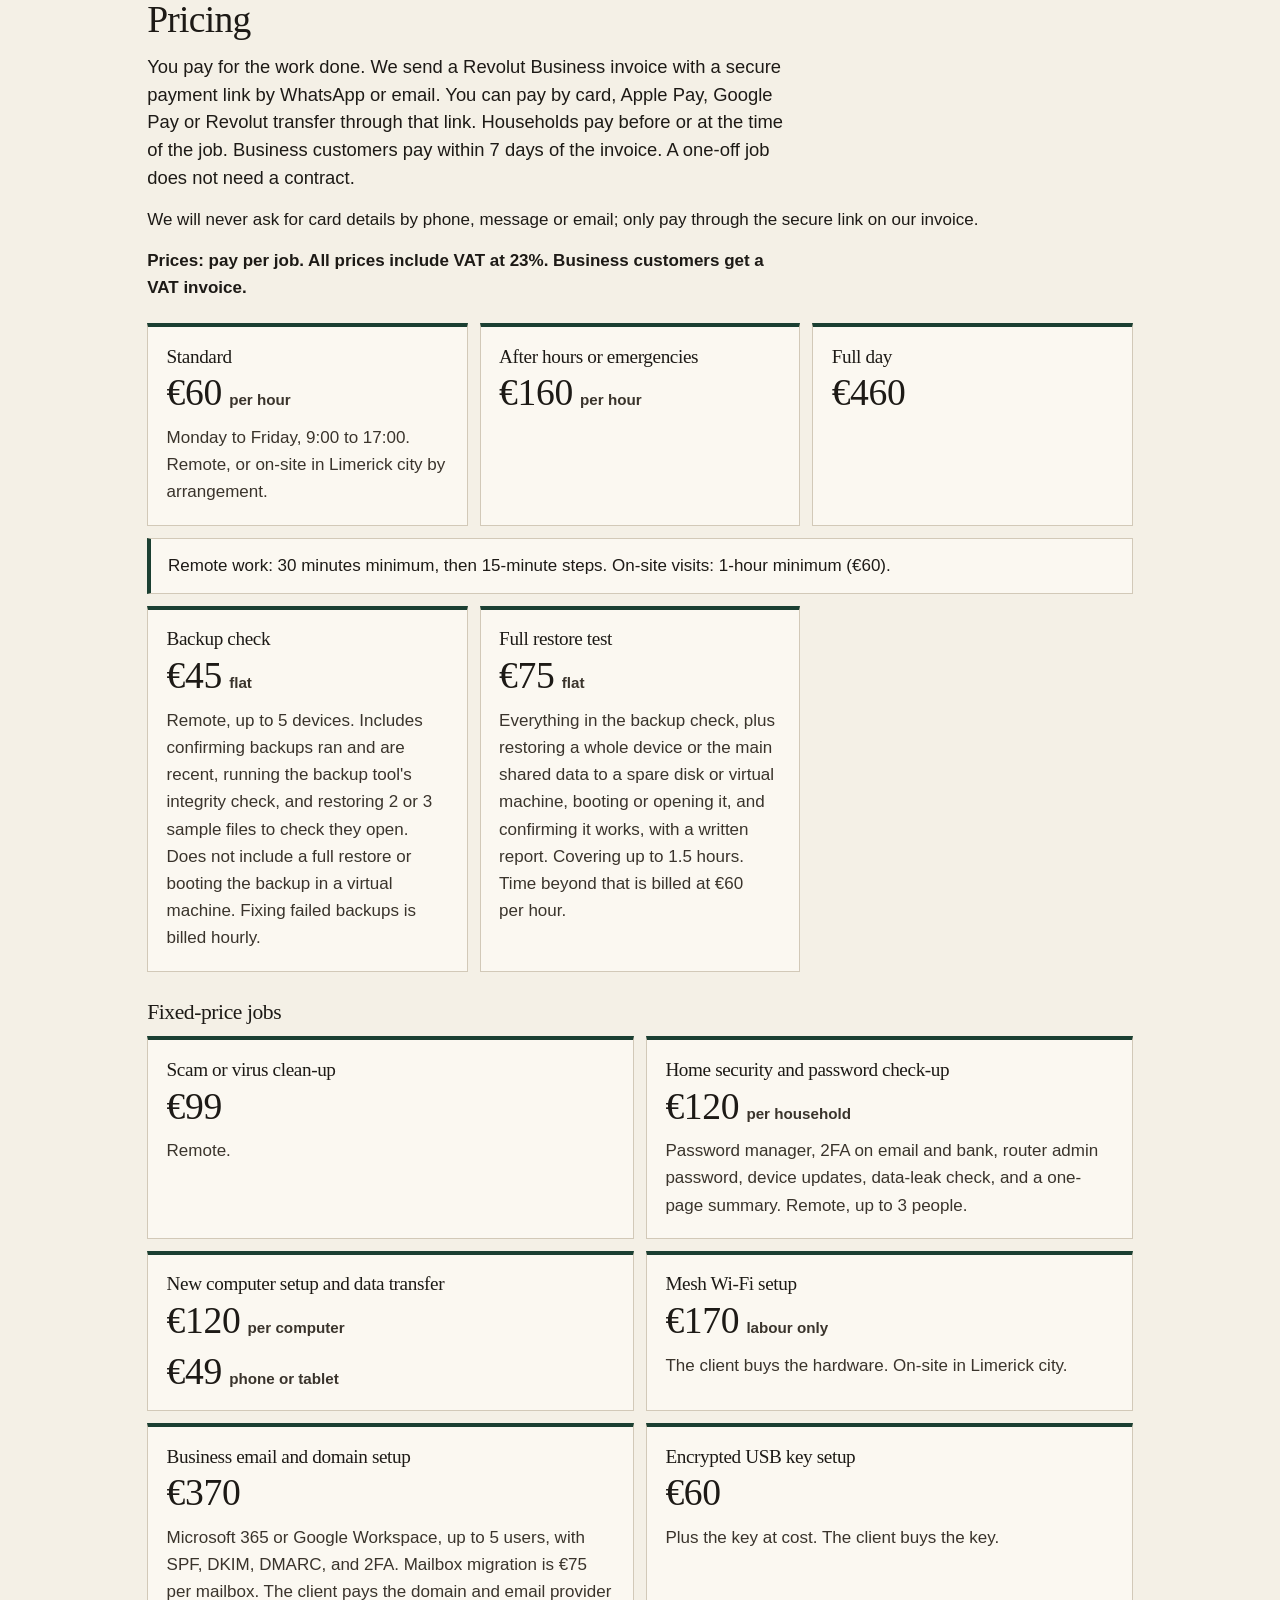
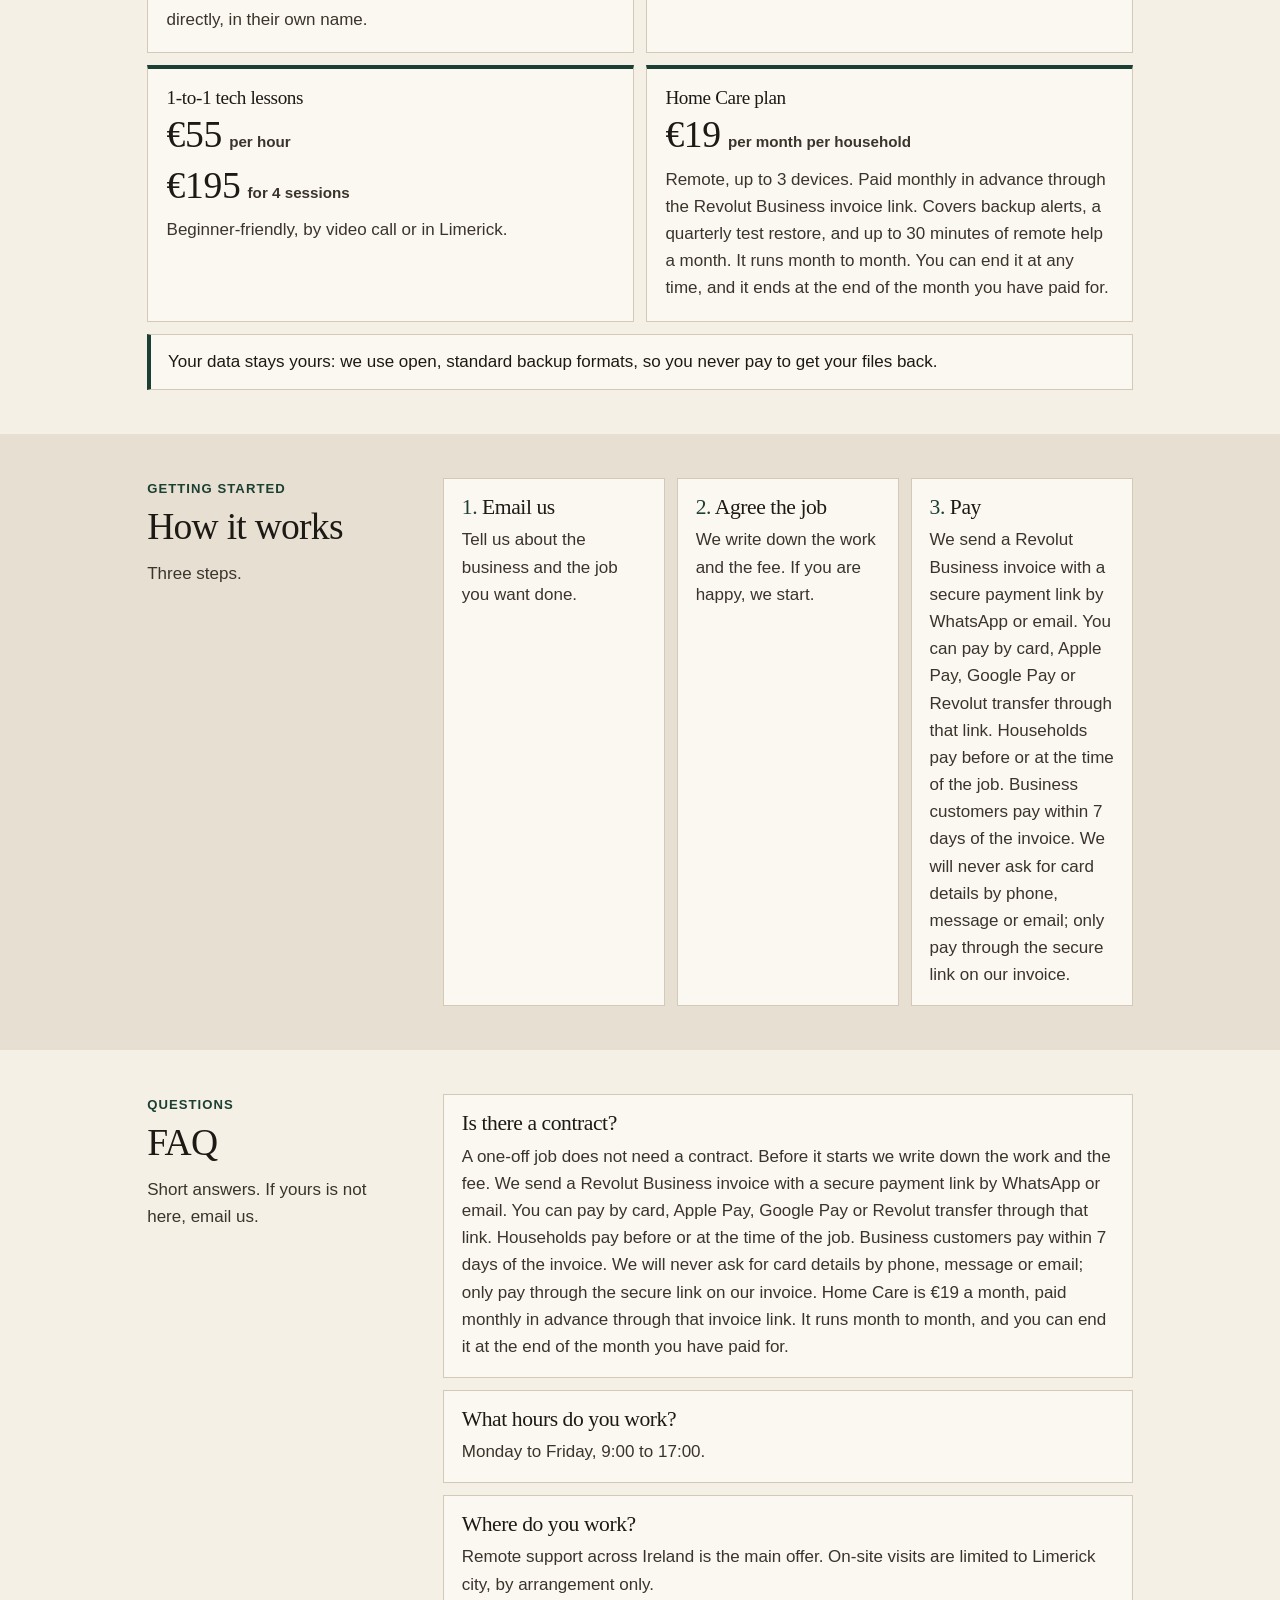
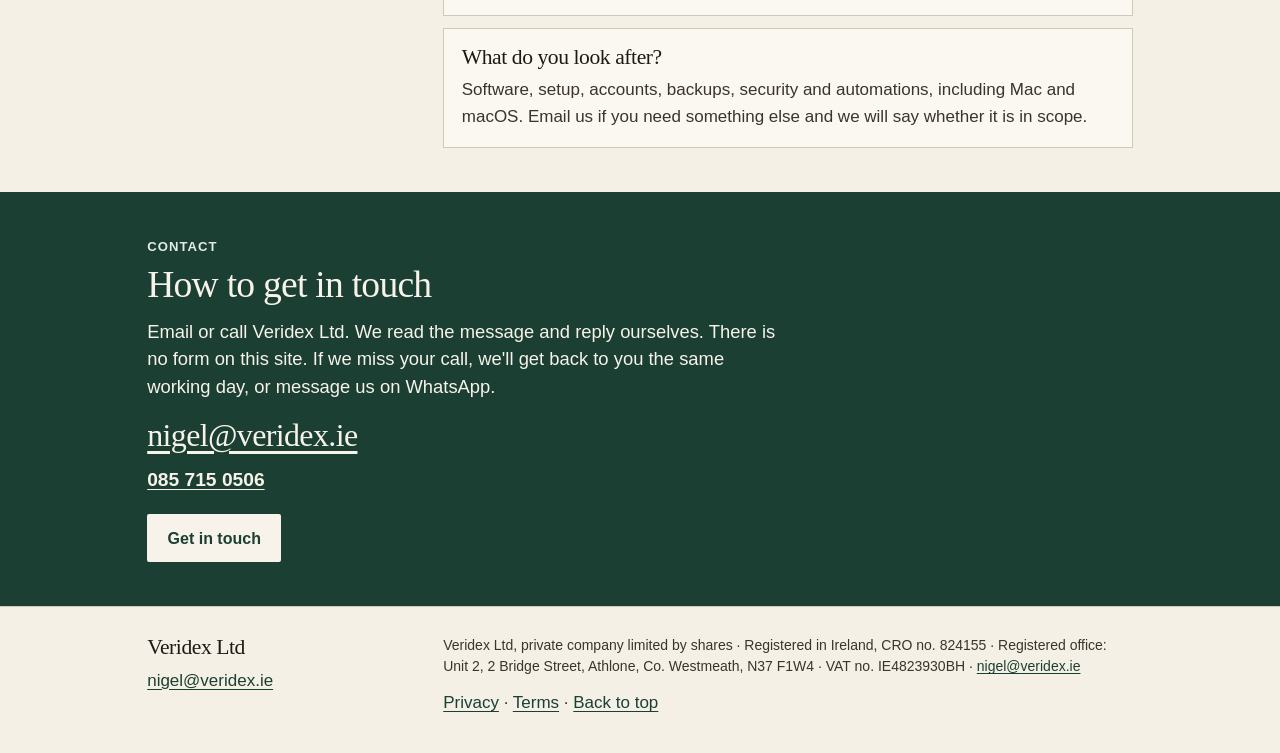
==== commit 81010c7b: "Add free lessons for helping parents with tech. The pages use large type, a Stop, Check, Ask panel, " ====
--- a/it/index.html
+++ b/it/index.html
@@ -56,6 +56,7 @@
       </div>
       <nav aria-label="On this page">
         <ul class="nav" role="list">
+          <li role="listitem"><a href="/learn/">Learn</a></li>
           <li role="listitem"><a href="#services">Services</a></li>
           <li role="listitem"><a href="#pricing">Pricing</a></li>
           <li role="listitem"><a href="#faq">FAQ</a></li>
--- a/styles.css
+++ b/styles.css
@@ -1107,3 +1107,246 @@
     border: 1px solid CanvasText;
   }
 }
+
+/* Help your parents with tech */
+
+.home-learn {
+  margin: 0.35rem 0 0;
+  font-size: 1rem;
+}
+
+.learn {
+  font-size: 1.25rem;
+  line-height: 1.7;
+}
+
+.learn h1 {
+  font-size: clamp(2.1rem, 6vw, 3rem);
+  line-height: 1.2;
+}
+
+.learn h2 {
+  margin-top: 2rem;
+  font-size: clamp(1.7rem, 4vw, 2.15rem);
+  line-height: 1.25;
+}
+
+.learn h3 {
+  font-size: 1.55rem;
+  line-height: 1.3;
+}
+
+.learn-article {
+  max-width: 40rem;
+  margin: 0 auto;
+  padding: 1.5rem var(--pad) 2.5rem;
+}
+
+.learn p,
+.learn li {
+  max-width: 40rem;
+}
+
+.learn a:not(.button) {
+  text-decoration: underline;
+  text-decoration-thickness: 2px;
+  text-underline-offset: 0.18em;
+}
+
+.learn :focus-visible {
+  outline: 3px solid #1d1a16;
+  outline-offset: 3px;
+  box-shadow: 0 0 0 6px #fbf8f1;
+}
+
+.learn .step-title {
+  display: flex;
+  gap: 0.75rem;
+  align-items: baseline;
+  margin-top: 1.75rem;
+}
+
+.learn .step-num {
+  flex: 0 0 auto;
+  color: var(--green);
+  font-size: 2rem;
+  font-weight: 700;
+  line-height: 1;
+}
+
+.learn .lesson-index,
+.learn .use-list {
+  padding-left: 1.4rem;
+}
+
+.learn .lesson-index li,
+.learn .use-list li {
+  margin: 0 0 0.85rem;
+}
+
+.learn .lesson-index a {
+  display: inline-block;
+  min-height: 44px;
+  padding: 0.35rem 0;
+}
+
+.stop-box,
+.try-box,
+.example-box,
+.print-box {
+  margin: 1.75rem 0;
+  padding: 1.25rem 1.2rem 1.1rem;
+  border: 3px solid #1d1a16;
+}
+
+.stop-box {
+  background: #12281f;
+  color: #fbf8f1;
+}
+
+.stop-box h2,
+.stop-box p,
+.stop-box li {
+  color: #fbf8f1;
+}
+
+.stop-box ol {
+  margin: 0.5rem 0 0;
+  padding-left: 1.4rem;
+}
+
+.stop-box li {
+  margin: 0 0 0.75rem;
+}
+
+.example-box {
+  background: #e4dfd4;
+  color: #1d1a16;
+}
+
+.example-label {
+  margin: 0 0 0.75rem;
+  font-weight: 700;
+}
+
+.example-text {
+  margin: 0;
+  font-size: 1.2rem;
+}
+
+.try-box,
+.print-box {
+  background: #fbf8f1;
+  color: #1d1a16;
+}
+
+.try-box h2,
+.print-box h2 {
+  margin-top: 0;
+}
+
+.print-title {
+  margin: 0 0 0.75rem;
+  font-size: 1.35rem;
+}
+
+.print-button {
+  margin-top: 0.5rem;
+  min-height: 48px;
+  min-width: 44px;
+  padding: 0.75rem 1.15rem;
+  background: #1b3f32;
+  color: #fbf8f1;
+  border: 3px solid #1d1a16;
+  font: inherit;
+  font-weight: 700;
+  cursor: pointer;
+}
+
+.lesson-nav {
+  display: flex;
+  flex-wrap: wrap;
+  gap: 0.75rem;
+  margin: 2rem 0 0;
+}
+
+.learn .lesson-nav .button {
+  min-height: 48px;
+  min-width: 44px;
+  padding: 0.8rem 1.25rem;
+  font-size: 1.25rem;
+}
+
+.lessons-note {
+  margin-top: 2.5rem;
+  color: #1d1a16;
+  font-size: 1.05rem;
+  line-height: 1.5;
+}
+
+@media (forced-colors: active) {
+  .stop-box,
+  .try-box,
+  .example-box,
+  .print-box,
+  .print-button,
+  .learn .button {
+    border: 3px solid CanvasText;
+  }
+}
+
+@media print {
+  @page {
+    size: A4;
+    margin: 14mm;
+  }
+
+  body.learn {
+    background: #fff;
+    color: #000;
+    font-size: 16pt;
+    line-height: 1.35;
+    border: 0;
+    padding: 0;
+  }
+
+  body.learn .site-header,
+  body.learn .site-footer,
+  body.learn .sticky-contact,
+  body.learn .skip,
+  body.learn .learn-screen,
+  body.learn .lesson-nav,
+  body.learn .lessons-note,
+  body.learn .print-button {
+    display: none !important;
+  }
+
+  body.learn .learn-article {
+    max-width: none;
+    margin: 0;
+    padding: 0;
+  }
+
+  body.learn .print-box {
+    display: block;
+    margin: 0;
+    padding: 0;
+    border: 0;
+    background: #fff;
+    color: #000;
+  }
+
+  body.learn .print-box h2 {
+    margin: 0 0 0.4em;
+    color: #000;
+    font-size: 22pt;
+  }
+
+  body.learn .print-box .print-title,
+  body.learn .print-box li,
+  body.learn .print-box p {
+    color: #000;
+    font-size: 16pt;
+    line-height: 1.35;
+  }
+}
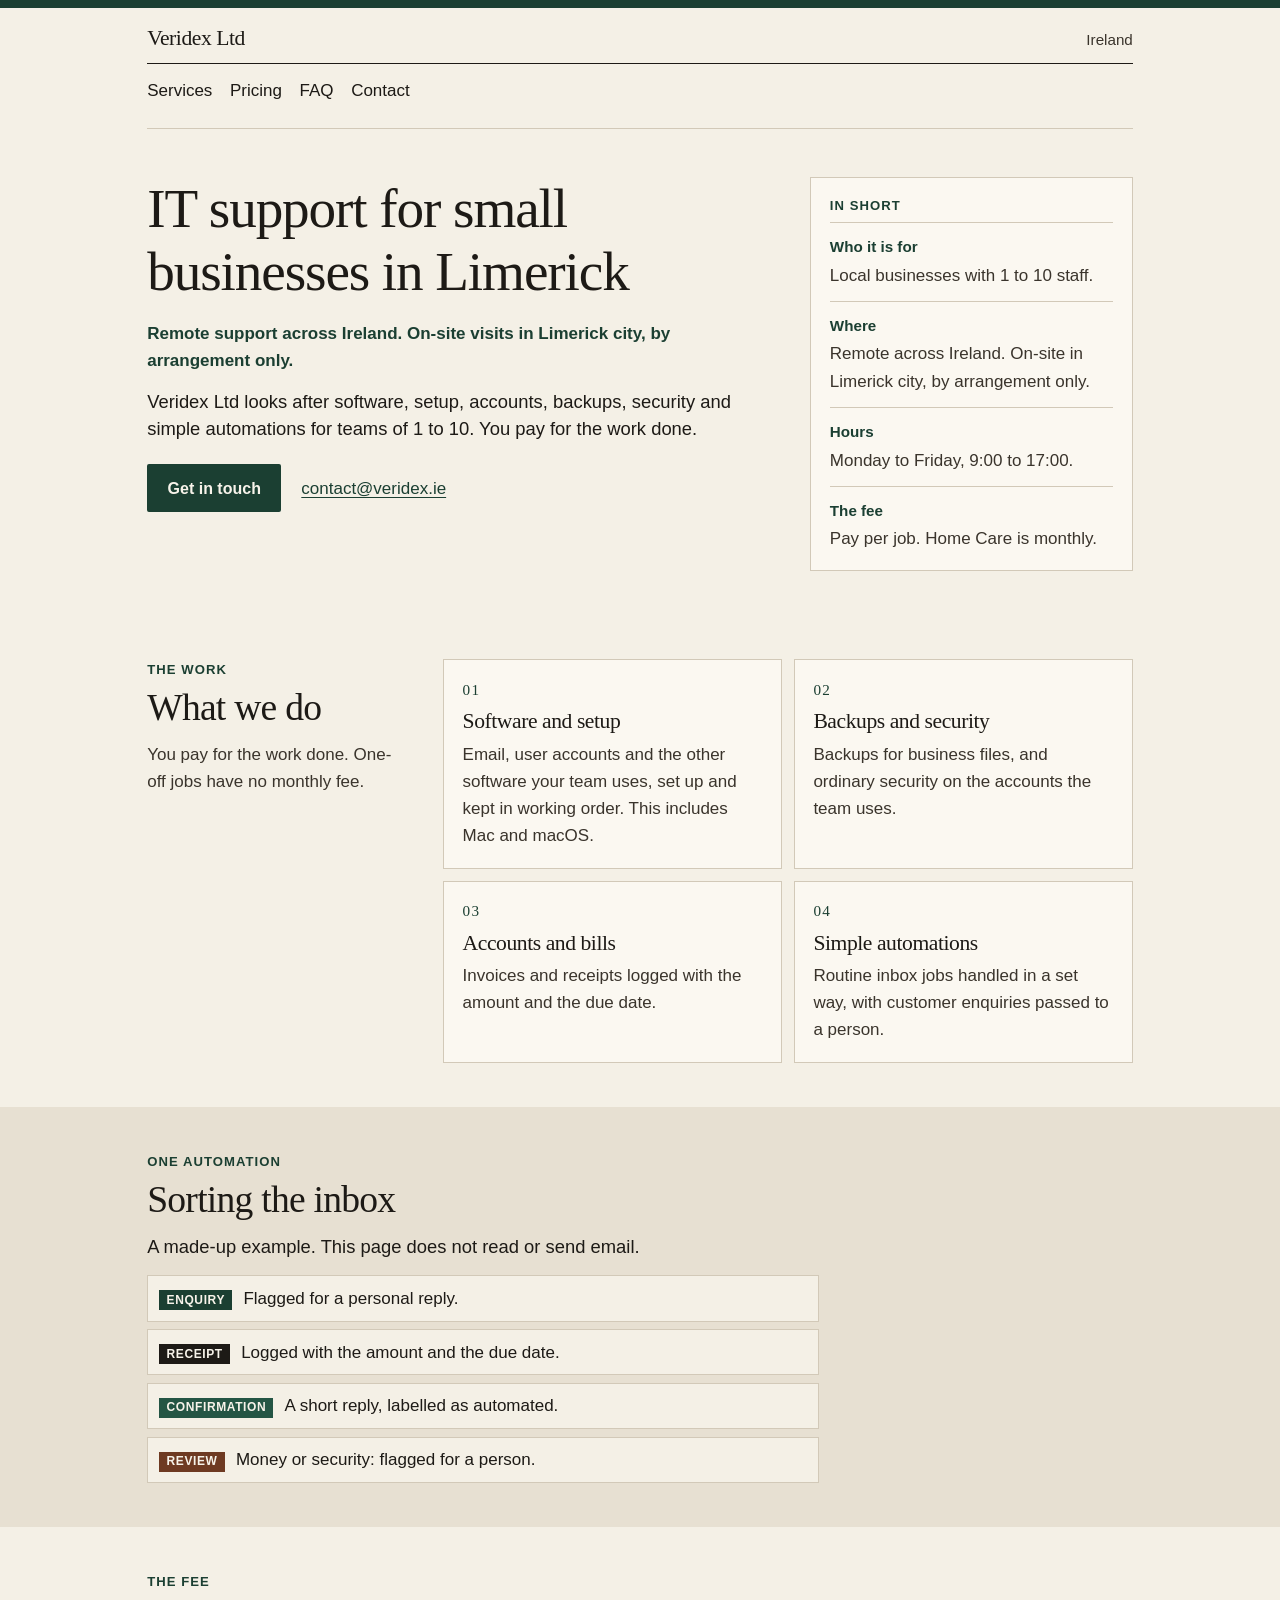
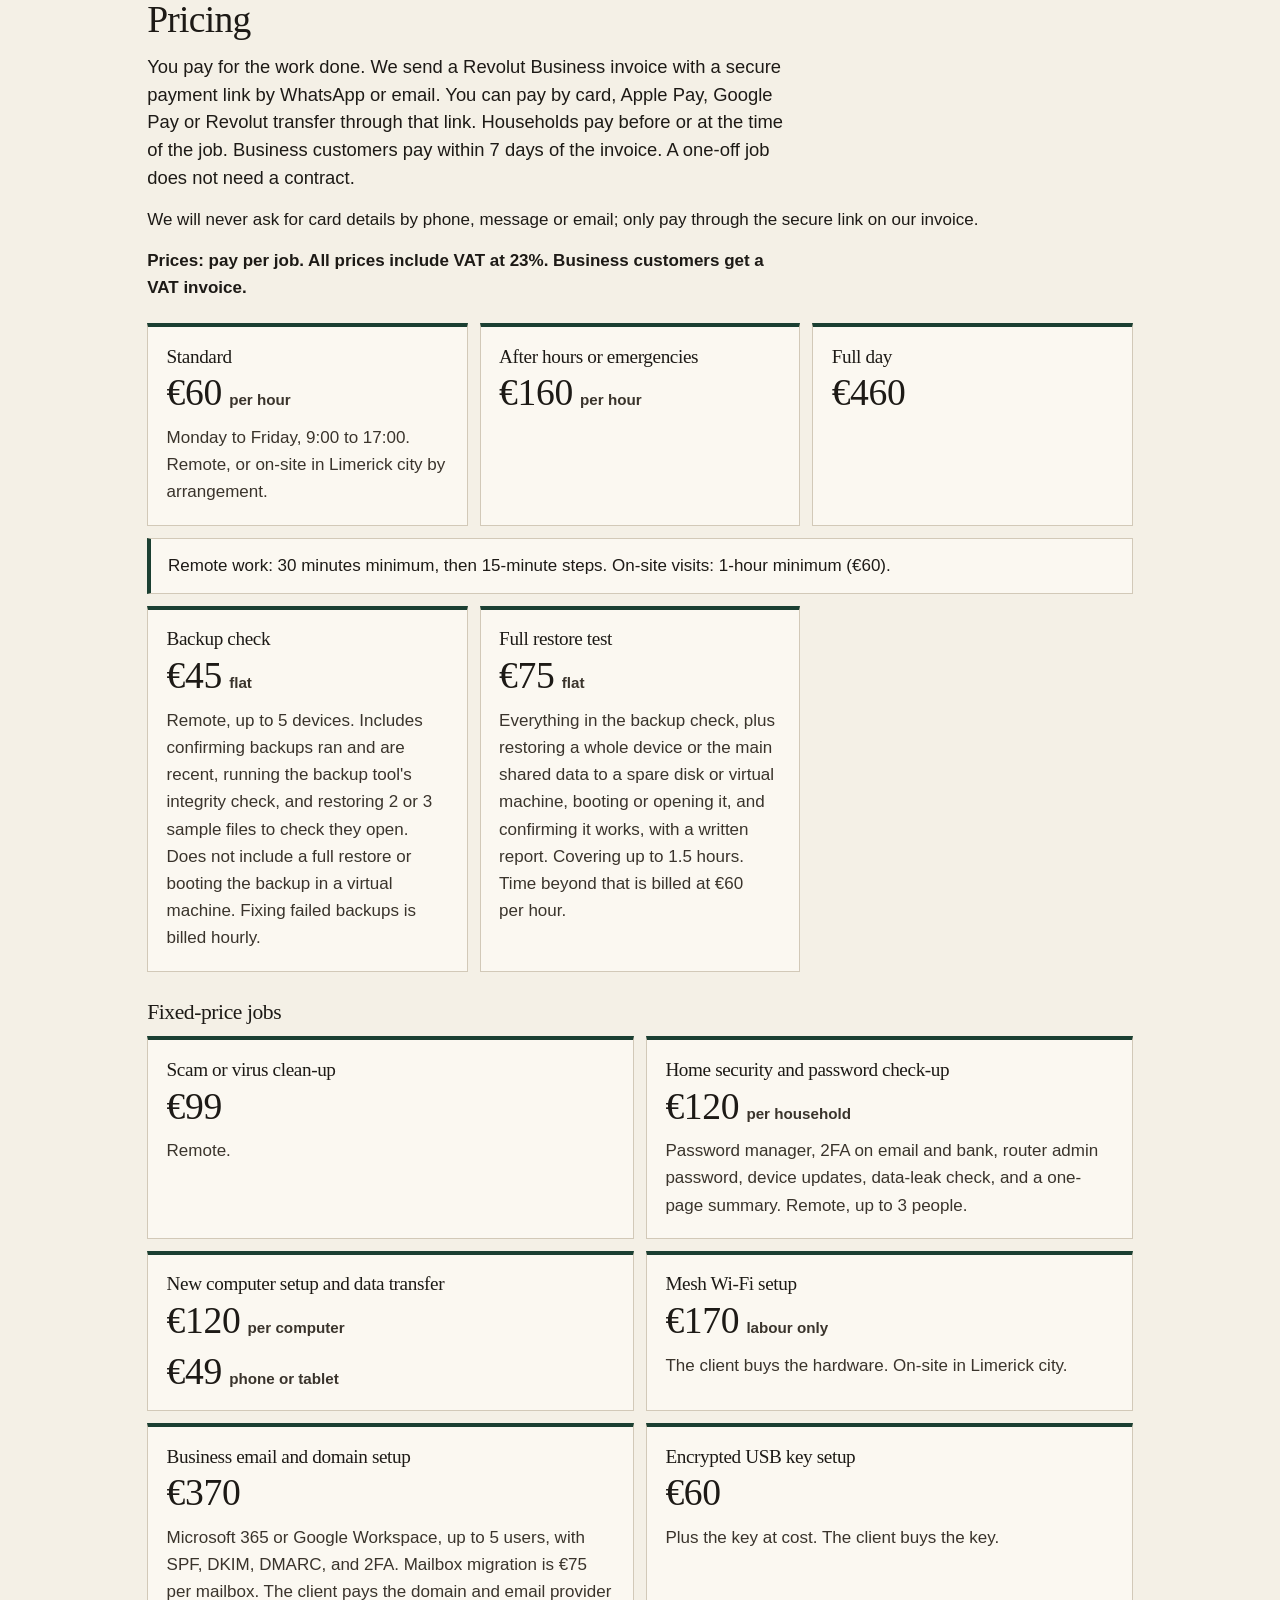
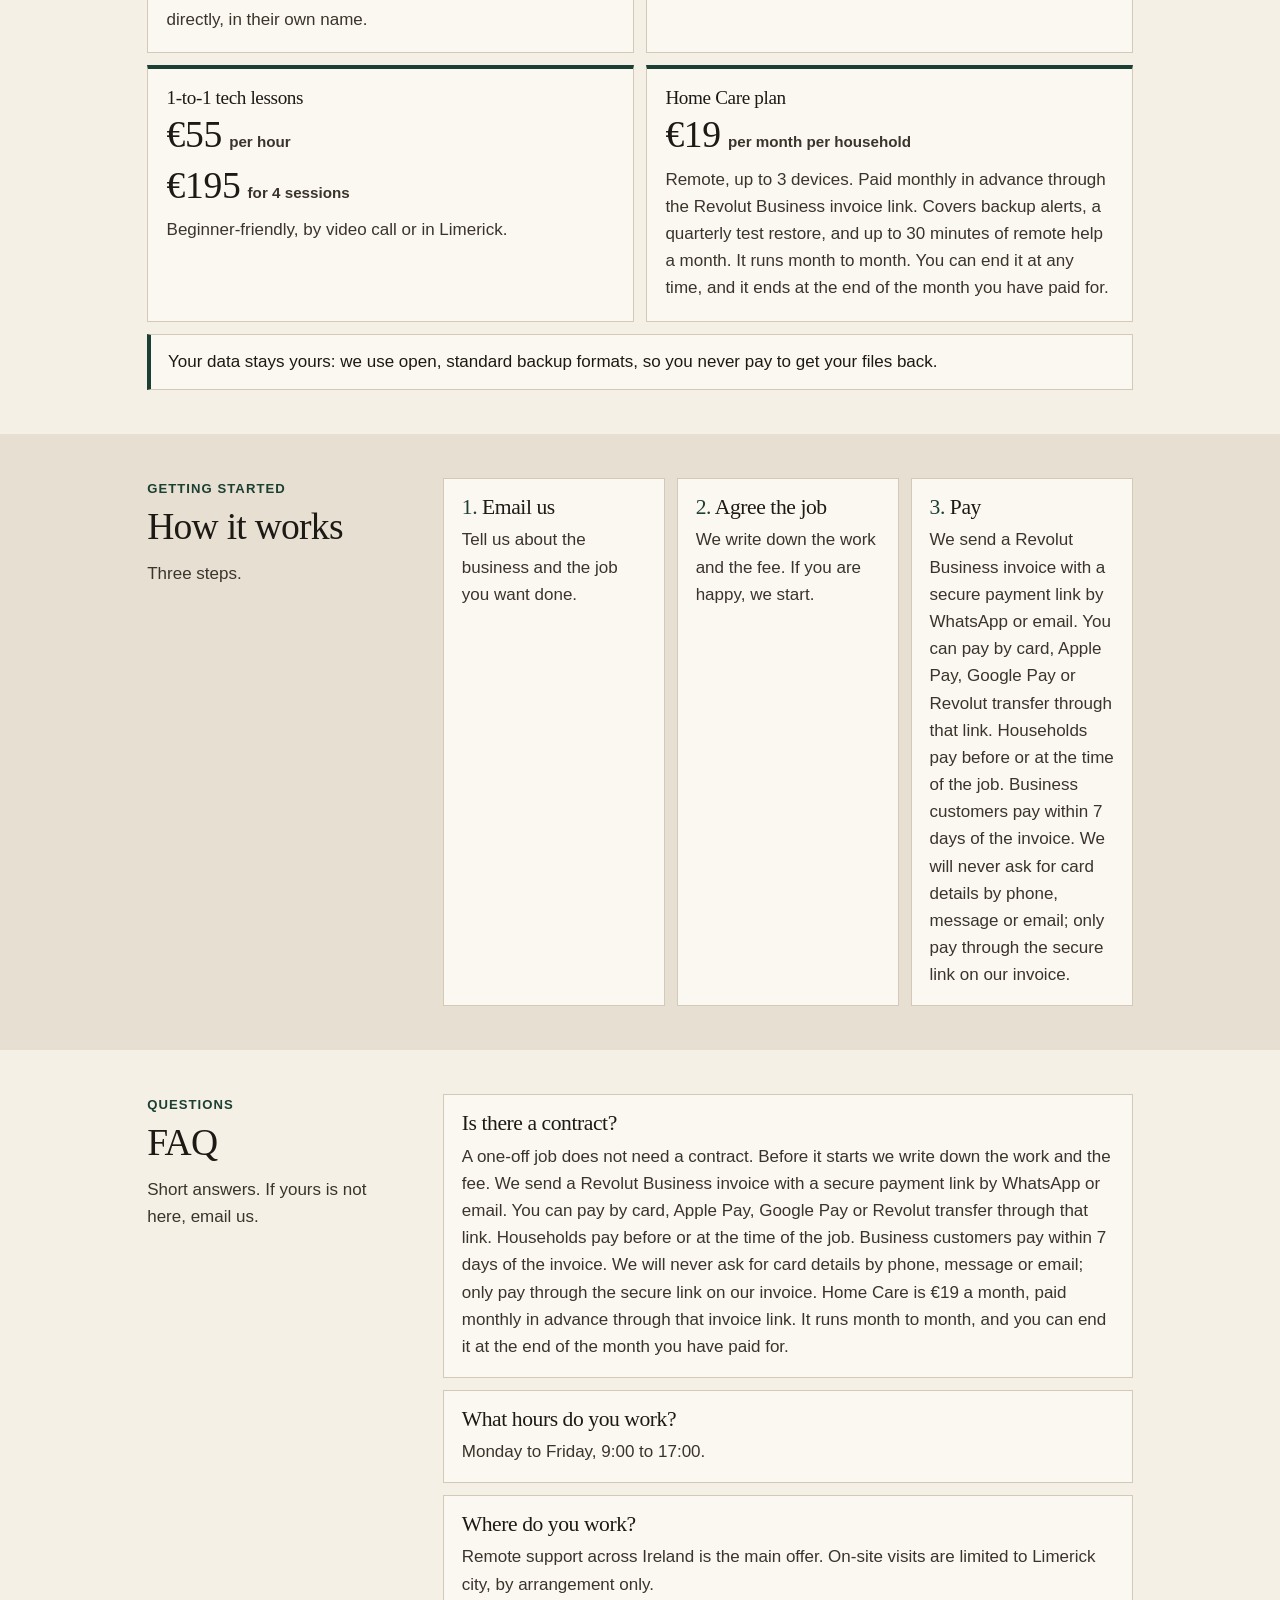
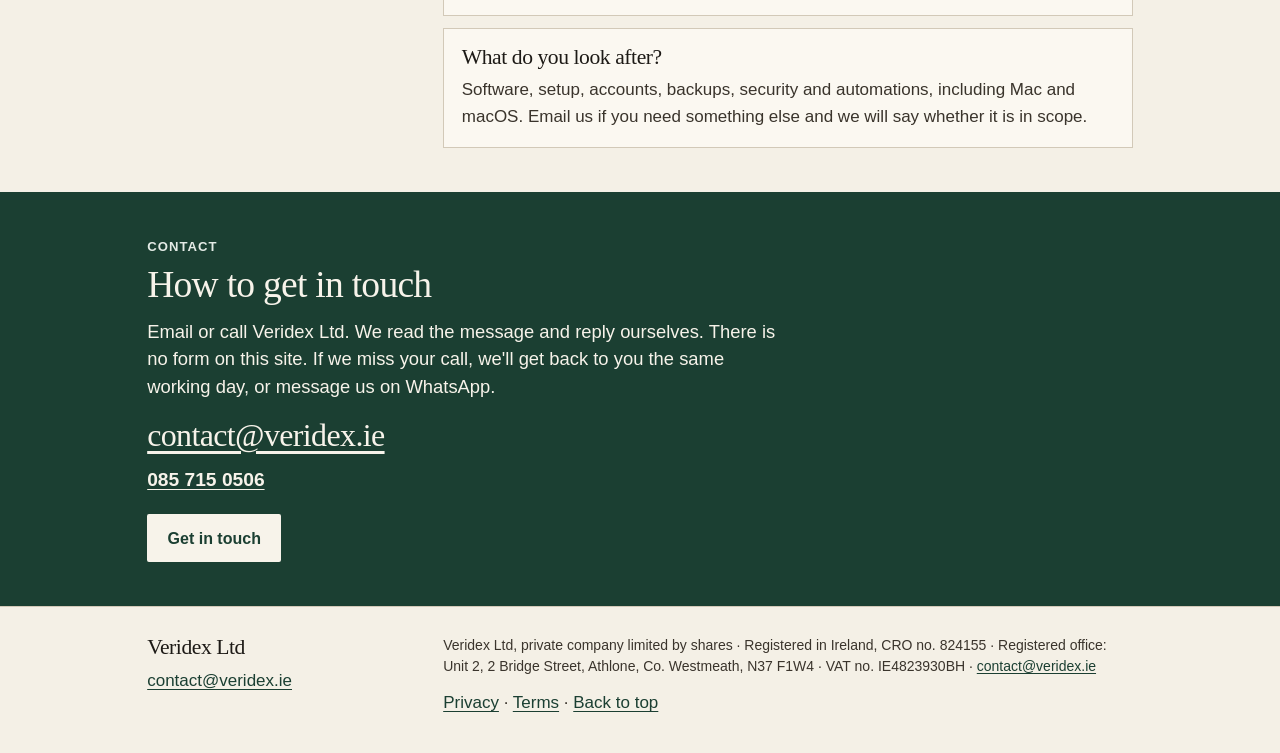
==== commit a5ef3555: "Use contact@veridex.ie as the public contact address. Co-authored-by: Veridex-Business <Veridex-Busi" ====
--- a/it/index.html
+++ b/it/index.html
@@ -29,7 +29,7 @@
   <!--
     Easy edits (see README):
     Header and trader: Veridex Ltd (do not shorten this to Veridex)
-    Email: search for "nigel@veridex.ie"
+    Email: search for "contact@veridex.ie"
     Phone: 085 715 0506, tel:+353857150506
     Pricing: pay per job. All prices include VAT at 23%. Business customers get a VAT invoice. Do not add other figures.
     Remote support across Ireland. On-site visits in Limerick city, by arrangement only.
@@ -56,7 +56,6 @@
       </div>
       <nav aria-label="On this page">
         <ul class="nav" role="list">
-          <li role="listitem"><a href="/learn/">Learn</a></li>
           <li role="listitem"><a href="#services">Services</a></li>
           <li role="listitem"><a href="#pricing">Pricing</a></li>
           <li role="listitem"><a href="#faq">FAQ</a></li>
@@ -74,8 +73,8 @@
           <p class="service-area">Remote support across Ireland. On-site visits in Limerick city, by arrangement only.</p>
           <p class="lede">Veridex Ltd looks after software, setup, accounts, backups, security and simple automations for teams of 1 to 10. You pay for the work done.</p>
           <div class="hero-actions">
-            <a class="button" href="mailto:nigel@veridex.ie">Get in touch</a>
-            <p class="hero-email"><a href="mailto:nigel@veridex.ie">nigel@veridex.ie</a></p>
+            <a class="button" href="mailto:contact@veridex.ie">Get in touch</a>
+            <p class="hero-email"><a href="mailto:contact@veridex.ie">contact@veridex.ie</a></p>
           </div>
         </div>
         <div class="hero-side">
@@ -308,10 +307,10 @@
         <h2 id="contact-heading">How to get in touch</h2>
         <p class="lede lede-light">Email or call Veridex Ltd. We read the message and reply ourselves. There is no form on this site. If we miss your call, we'll get back to you the same working day, or message us on WhatsApp.</p>
         <address>
-          <a class="contact-email" href="mailto:nigel@veridex.ie">nigel@veridex.ie</a>
+          <a class="contact-email" href="mailto:contact@veridex.ie">contact@veridex.ie</a>
           <a class="contact-phone" href="tel:+353857150506">085 715 0506</a>
         </address>
-        <p class="contact-action"><a class="button button-inverse" href="mailto:nigel@veridex.ie">Get in touch</a></p>
+        <p class="contact-action"><a class="button button-inverse" href="mailto:contact@veridex.ie">Get in touch</a></p>
       </div>
     </section>
   </main>
@@ -320,14 +319,14 @@
     <div class="wrap footer-grid">
       <div>
         <p class="footer-brand">Veridex Ltd</p>
-        <p><a href="mailto:nigel@veridex.ie">nigel@veridex.ie</a></p>
+        <p><a href="mailto:contact@veridex.ie">contact@veridex.ie</a></p>
       </div>
       <div>
-        <p class="footer-company">Veridex Ltd, private company limited by shares · Registered in Ireland, CRO no. 824155 · Registered office: Unit 2, 2 Bridge Street, Athlone, Co. Westmeath, N37 F1W4 · VAT no. IE4823930BH · <a href="mailto:nigel@veridex.ie">nigel@veridex.ie</a></p>
+        <p class="footer-company">Veridex Ltd, private company limited by shares · Registered in Ireland, CRO no. 824155 · Registered office: Unit 2, 2 Bridge Street, Athlone, Co. Westmeath, N37 F1W4 · VAT no. IE4823930BH · <a href="mailto:contact@veridex.ie">contact@veridex.ie</a></p>
         <p class="footer-meta"><a href="/privacy/">Privacy</a> · <a href="/terms/">Terms</a> · <a href="#top">Back to top</a></p>
       </div>
     </div>
   </footer>
-  <a class="button sticky-contact" href="mailto:nigel@veridex.ie">Get in touch</a>
+  <a class="button sticky-contact" href="mailto:contact@veridex.ie">Get in touch</a>
 </body>
 </html>
--- a/styles.css
+++ b/styles.css
@@ -1045,6 +1045,34 @@
   color: var(--shop);
 }
 
+.nav-soon {
+  display: inline-flex;
+  align-items: center;
+  min-height: 44px;
+  color: #5c564c;
+  cursor: default;
+  text-decoration: none;
+}
+
+.door--soon {
+  border-color: var(--line);
+  border-top-color: #8a8378;
+  cursor: default;
+}
+
+.door--soon .kicker,
+.door--soon h2,
+.door--soon .nav-soon,
+.door--soon p {
+  color: #5c564c;
+}
+
+.door--soon:hover,
+.door--soon:focus-visible {
+  border-color: var(--line);
+  border-top-color: #8a8378;
+}
+
 .prose {
   max-width: 40rem;
 }
@@ -1107,246 +1135,3 @@
     border: 1px solid CanvasText;
   }
 }
-
-/* Help your parents with tech */
-
-.home-learn {
-  margin: 0.35rem 0 0;
-  font-size: 1rem;
-}
-
-.learn {
-  font-size: 1.25rem;
-  line-height: 1.7;
-}
-
-.learn h1 {
-  font-size: clamp(2.1rem, 6vw, 3rem);
-  line-height: 1.2;
-}
-
-.learn h2 {
-  margin-top: 2rem;
-  font-size: clamp(1.7rem, 4vw, 2.15rem);
-  line-height: 1.25;
-}
-
-.learn h3 {
-  font-size: 1.55rem;
-  line-height: 1.3;
-}
-
-.learn-article {
-  max-width: 40rem;
-  margin: 0 auto;
-  padding: 1.5rem var(--pad) 2.5rem;
-}
-
-.learn p,
-.learn li {
-  max-width: 40rem;
-}
-
-.learn a:not(.button) {
-  text-decoration: underline;
-  text-decoration-thickness: 2px;
-  text-underline-offset: 0.18em;
-}
-
-.learn :focus-visible {
-  outline: 3px solid #1d1a16;
-  outline-offset: 3px;
-  box-shadow: 0 0 0 6px #fbf8f1;
-}
-
-.learn .step-title {
-  display: flex;
-  gap: 0.75rem;
-  align-items: baseline;
-  margin-top: 1.75rem;
-}
-
-.learn .step-num {
-  flex: 0 0 auto;
-  color: var(--green);
-  font-size: 2rem;
-  font-weight: 700;
-  line-height: 1;
-}
-
-.learn .lesson-index,
-.learn .use-list {
-  padding-left: 1.4rem;
-}
-
-.learn .lesson-index li,
-.learn .use-list li {
-  margin: 0 0 0.85rem;
-}
-
-.learn .lesson-index a {
-  display: inline-block;
-  min-height: 44px;
-  padding: 0.35rem 0;
-}
-
-.stop-box,
-.try-box,
-.example-box,
-.print-box {
-  margin: 1.75rem 0;
-  padding: 1.25rem 1.2rem 1.1rem;
-  border: 3px solid #1d1a16;
-}
-
-.stop-box {
-  background: #12281f;
-  color: #fbf8f1;
-}
-
-.stop-box h2,
-.stop-box p,
-.stop-box li {
-  color: #fbf8f1;
-}
-
-.stop-box ol {
-  margin: 0.5rem 0 0;
-  padding-left: 1.4rem;
-}
-
-.stop-box li {
-  margin: 0 0 0.75rem;
-}
-
-.example-box {
-  background: #e4dfd4;
-  color: #1d1a16;
-}
-
-.example-label {
-  margin: 0 0 0.75rem;
-  font-weight: 700;
-}
-
-.example-text {
-  margin: 0;
-  font-size: 1.2rem;
-}
-
-.try-box,
-.print-box {
-  background: #fbf8f1;
-  color: #1d1a16;
-}
-
-.try-box h2,
-.print-box h2 {
-  margin-top: 0;
-}
-
-.print-title {
-  margin: 0 0 0.75rem;
-  font-size: 1.35rem;
-}
-
-.print-button {
-  margin-top: 0.5rem;
-  min-height: 48px;
-  min-width: 44px;
-  padding: 0.75rem 1.15rem;
-  background: #1b3f32;
-  color: #fbf8f1;
-  border: 3px solid #1d1a16;
-  font: inherit;
-  font-weight: 700;
-  cursor: pointer;
-}
-
-.lesson-nav {
-  display: flex;
-  flex-wrap: wrap;
-  gap: 0.75rem;
-  margin: 2rem 0 0;
-}
-
-.learn .lesson-nav .button {
-  min-height: 48px;
-  min-width: 44px;
-  padding: 0.8rem 1.25rem;
-  font-size: 1.25rem;
-}
-
-.lessons-note {
-  margin-top: 2.5rem;
-  color: #1d1a16;
-  font-size: 1.05rem;
-  line-height: 1.5;
-}
-
-@media (forced-colors: active) {
-  .stop-box,
-  .try-box,
-  .example-box,
-  .print-box,
-  .print-button,
-  .learn .button {
-    border: 3px solid CanvasText;
-  }
-}
-
-@media print {
-  @page {
-    size: A4;
-    margin: 14mm;
-  }
-
-  body.learn {
-    background: #fff;
-    color: #000;
-    font-size: 16pt;
-    line-height: 1.35;
-    border: 0;
-    padding: 0;
-  }
-
-  body.learn .site-header,
-  body.learn .site-footer,
-  body.learn .sticky-contact,
-  body.learn .skip,
-  body.learn .learn-screen,
-  body.learn .lesson-nav,
-  body.learn .lessons-note,
-  body.learn .print-button {
-    display: none !important;
-  }
-
-  body.learn .learn-article {
-    max-width: none;
-    margin: 0;
-    padding: 0;
-  }
-
-  body.learn .print-box {
-    display: block;
-    margin: 0;
-    padding: 0;
-    border: 0;
-    background: #fff;
-    color: #000;
-  }
-
-  body.learn .print-box h2 {
-    margin: 0 0 0.4em;
-    color: #000;
-    font-size: 22pt;
-  }
-
-  body.learn .print-box .print-title,
-  body.learn .print-box li,
-  body.learn .print-box p {
-    color: #000;
-    font-size: 16pt;
-    line-height: 1.35;
-  }
-}
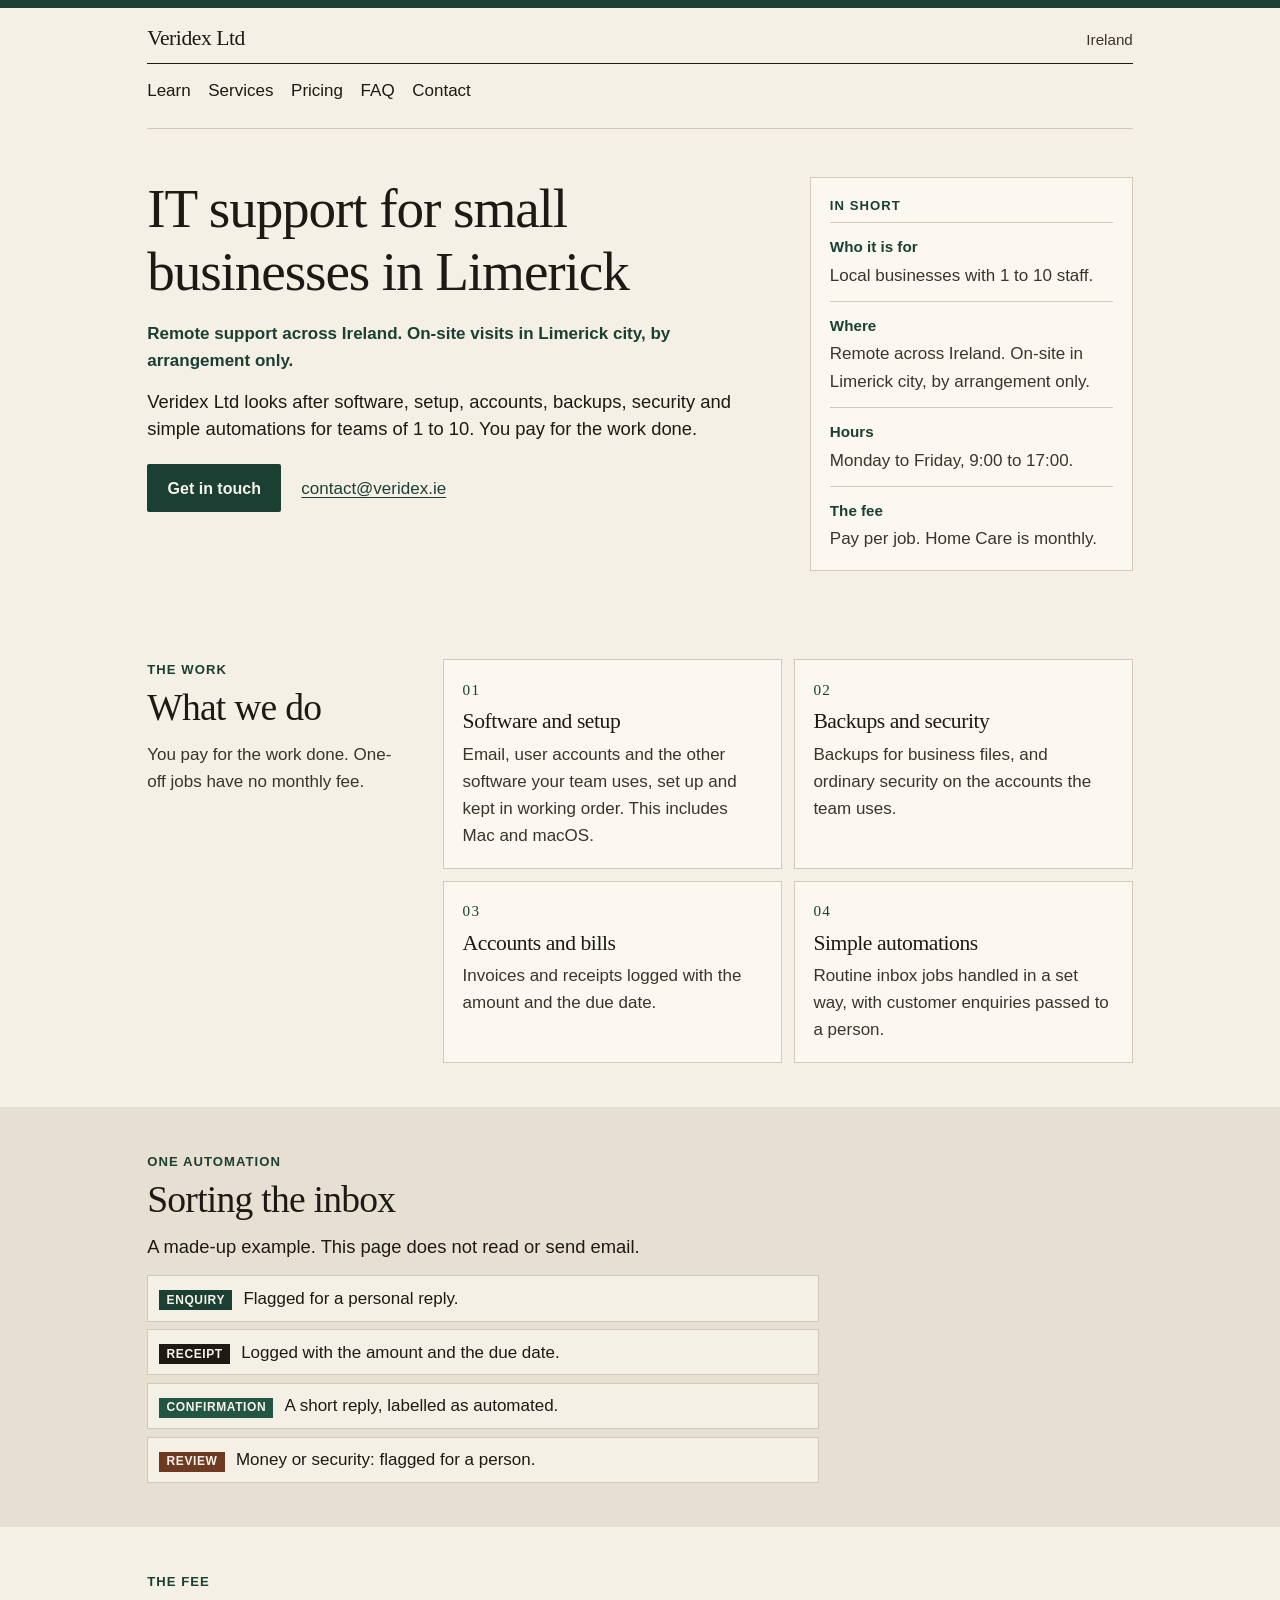
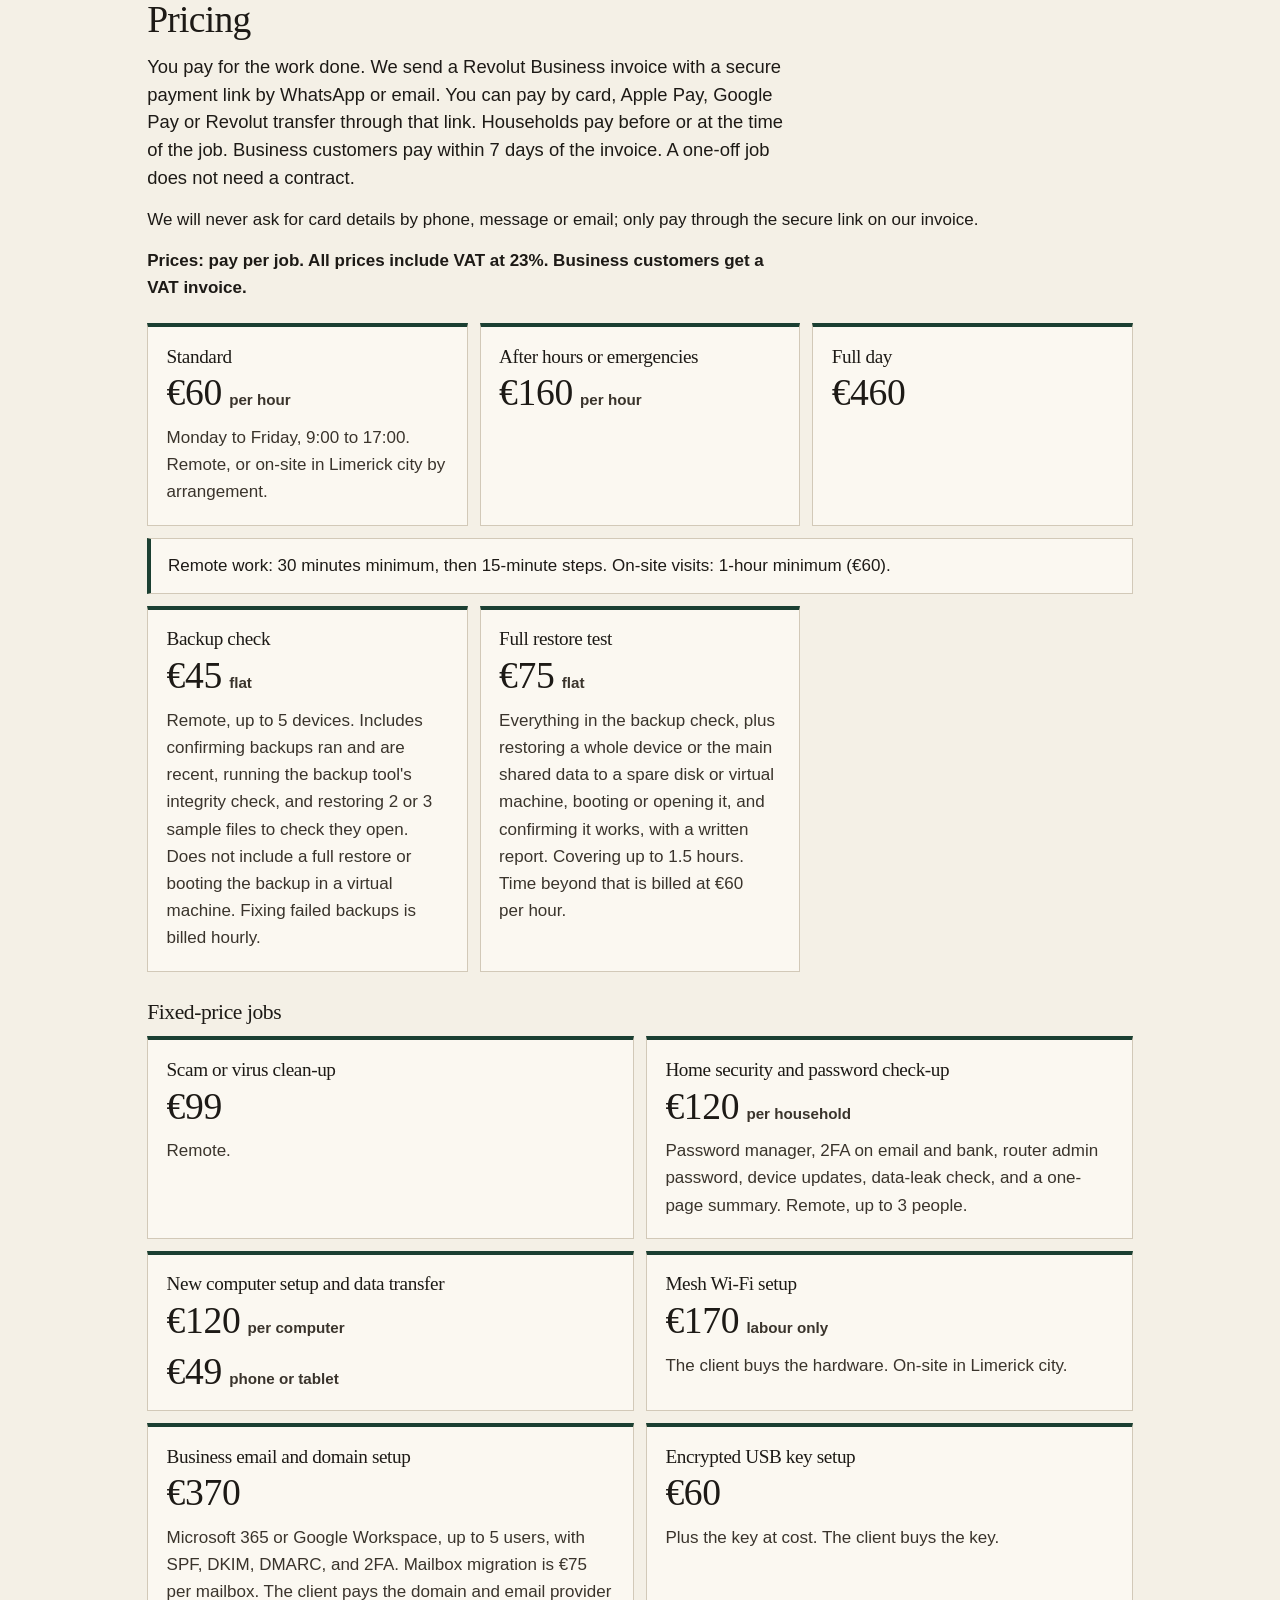
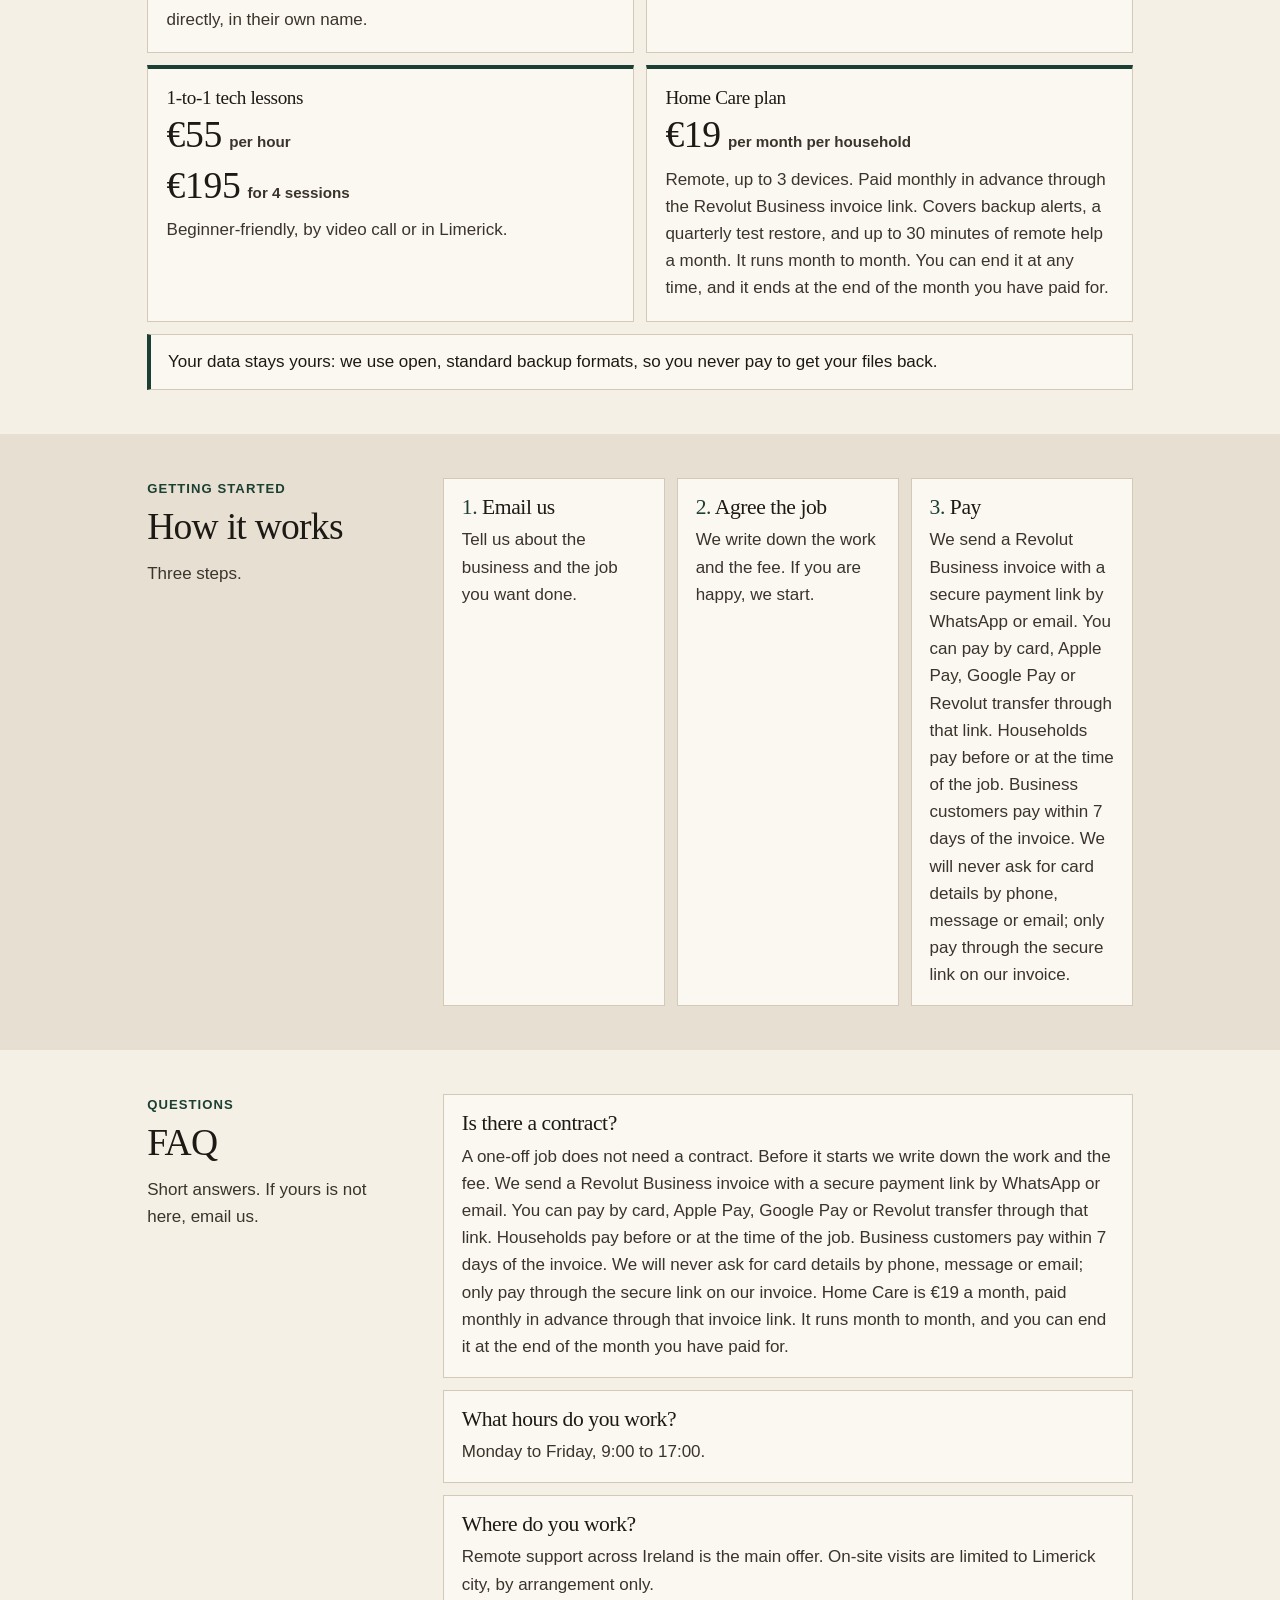
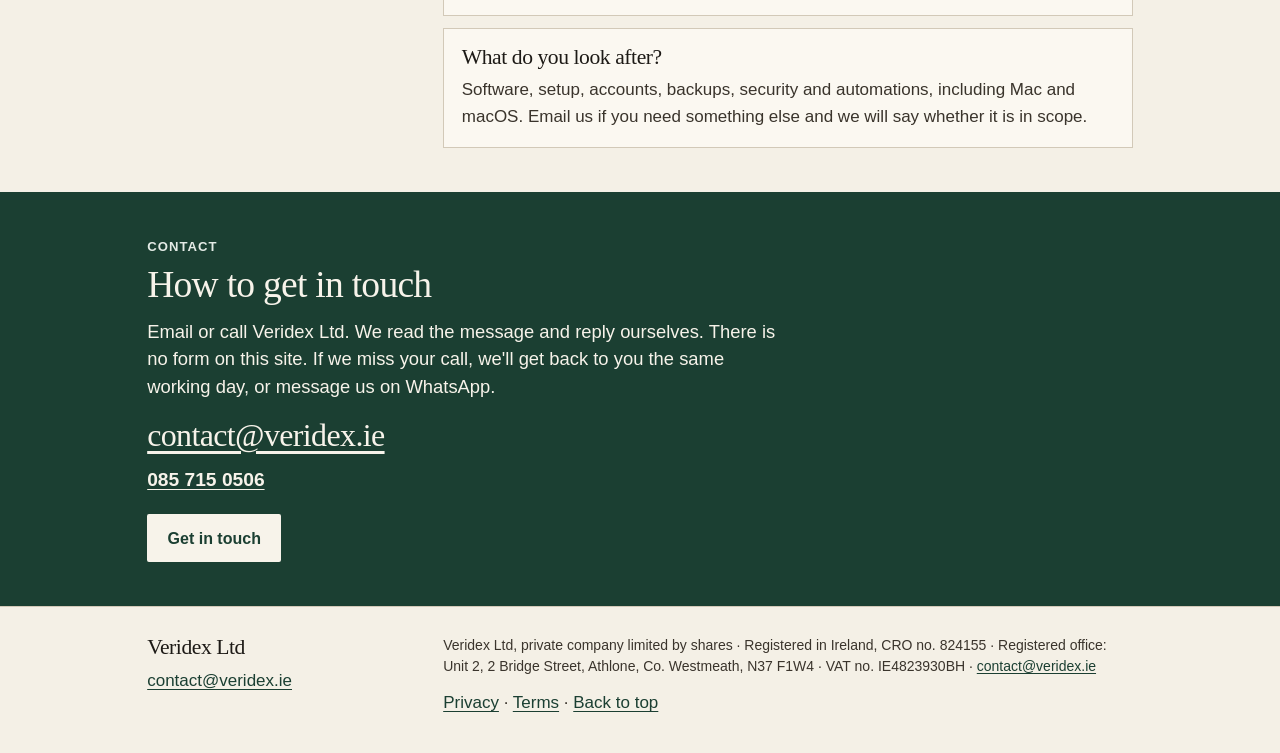
==== commit 4dfa11f0: "Merge main and use the public contact address on the learn pages. Keep Shop (coming soon) in place o" ====
--- a/it/index.html
+++ b/it/index.html
@@ -56,6 +56,7 @@
       </div>
       <nav aria-label="On this page">
         <ul class="nav" role="list">
+          <li role="listitem"><a href="/learn/">Learn</a></li>
           <li role="listitem"><a href="#services">Services</a></li>
           <li role="listitem"><a href="#pricing">Pricing</a></li>
           <li role="listitem"><a href="#faq">FAQ</a></li>
--- a/styles.css
+++ b/styles.css
@@ -1135,3 +1135,246 @@
     border: 1px solid CanvasText;
   }
 }
+
+/* Help your parents with tech */
+
+.home-learn {
+  margin: 0.35rem 0 0;
+  font-size: 1rem;
+}
+
+.learn {
+  font-size: 1.25rem;
+  line-height: 1.7;
+}
+
+.learn h1 {
+  font-size: clamp(2.1rem, 6vw, 3rem);
+  line-height: 1.2;
+}
+
+.learn h2 {
+  margin-top: 2rem;
+  font-size: clamp(1.7rem, 4vw, 2.15rem);
+  line-height: 1.25;
+}
+
+.learn h3 {
+  font-size: 1.55rem;
+  line-height: 1.3;
+}
+
+.learn-article {
+  max-width: 40rem;
+  margin: 0 auto;
+  padding: 1.5rem var(--pad) 2.5rem;
+}
+
+.learn p,
+.learn li {
+  max-width: 40rem;
+}
+
+.learn a:not(.button) {
+  text-decoration: underline;
+  text-decoration-thickness: 2px;
+  text-underline-offset: 0.18em;
+}
+
+.learn :focus-visible {
+  outline: 3px solid #1d1a16;
+  outline-offset: 3px;
+  box-shadow: 0 0 0 6px #fbf8f1;
+}
+
+.learn .step-title {
+  display: flex;
+  gap: 0.75rem;
+  align-items: baseline;
+  margin-top: 1.75rem;
+}
+
+.learn .step-num {
+  flex: 0 0 auto;
+  color: var(--green);
+  font-size: 2rem;
+  font-weight: 700;
+  line-height: 1;
+}
+
+.learn .lesson-index,
+.learn .use-list {
+  padding-left: 1.4rem;
+}
+
+.learn .lesson-index li,
+.learn .use-list li {
+  margin: 0 0 0.85rem;
+}
+
+.learn .lesson-index a {
+  display: inline-block;
+  min-height: 44px;
+  padding: 0.35rem 0;
+}
+
+.stop-box,
+.try-box,
+.example-box,
+.print-box {
+  margin: 1.75rem 0;
+  padding: 1.25rem 1.2rem 1.1rem;
+  border: 3px solid #1d1a16;
+}
+
+.stop-box {
+  background: #12281f;
+  color: #fbf8f1;
+}
+
+.stop-box h2,
+.stop-box p,
+.stop-box li {
+  color: #fbf8f1;
+}
+
+.stop-box ol {
+  margin: 0.5rem 0 0;
+  padding-left: 1.4rem;
+}
+
+.stop-box li {
+  margin: 0 0 0.75rem;
+}
+
+.example-box {
+  background: #e4dfd4;
+  color: #1d1a16;
+}
+
+.example-label {
+  margin: 0 0 0.75rem;
+  font-weight: 700;
+}
+
+.example-text {
+  margin: 0;
+  font-size: 1.2rem;
+}
+
+.try-box,
+.print-box {
+  background: #fbf8f1;
+  color: #1d1a16;
+}
+
+.try-box h2,
+.print-box h2 {
+  margin-top: 0;
+}
+
+.print-title {
+  margin: 0 0 0.75rem;
+  font-size: 1.35rem;
+}
+
+.print-button {
+  margin-top: 0.5rem;
+  min-height: 48px;
+  min-width: 44px;
+  padding: 0.75rem 1.15rem;
+  background: #1b3f32;
+  color: #fbf8f1;
+  border: 3px solid #1d1a16;
+  font: inherit;
+  font-weight: 700;
+  cursor: pointer;
+}
+
+.lesson-nav {
+  display: flex;
+  flex-wrap: wrap;
+  gap: 0.75rem;
+  margin: 2rem 0 0;
+}
+
+.learn .lesson-nav .button {
+  min-height: 48px;
+  min-width: 44px;
+  padding: 0.8rem 1.25rem;
+  font-size: 1.25rem;
+}
+
+.lessons-note {
+  margin-top: 2.5rem;
+  color: #1d1a16;
+  font-size: 1.05rem;
+  line-height: 1.5;
+}
+
+@media (forced-colors: active) {
+  .stop-box,
+  .try-box,
+  .example-box,
+  .print-box,
+  .print-button,
+  .learn .button {
+    border: 3px solid CanvasText;
+  }
+}
+
+@media print {
+  @page {
+    size: A4;
+    margin: 14mm;
+  }
+
+  body.learn {
+    background: #fff;
+    color: #000;
+    font-size: 16pt;
+    line-height: 1.35;
+    border: 0;
+    padding: 0;
+  }
+
+  body.learn .site-header,
+  body.learn .site-footer,
+  body.learn .sticky-contact,
+  body.learn .skip,
+  body.learn .learn-screen,
+  body.learn .lesson-nav,
+  body.learn .lessons-note,
+  body.learn .print-button {
+    display: none !important;
+  }
+
+  body.learn .learn-article {
+    max-width: none;
+    margin: 0;
+    padding: 0;
+  }
+
+  body.learn .print-box {
+    display: block;
+    margin: 0;
+    padding: 0;
+    border: 0;
+    background: #fff;
+    color: #000;
+  }
+
+  body.learn .print-box h2 {
+    margin: 0 0 0.4em;
+    color: #000;
+    font-size: 22pt;
+  }
+
+  body.learn .print-box .print-title,
+  body.learn .print-box li,
+  body.learn .print-box p {
+    color: #000;
+    font-size: 16pt;
+    line-height: 1.35;
+  }
+}
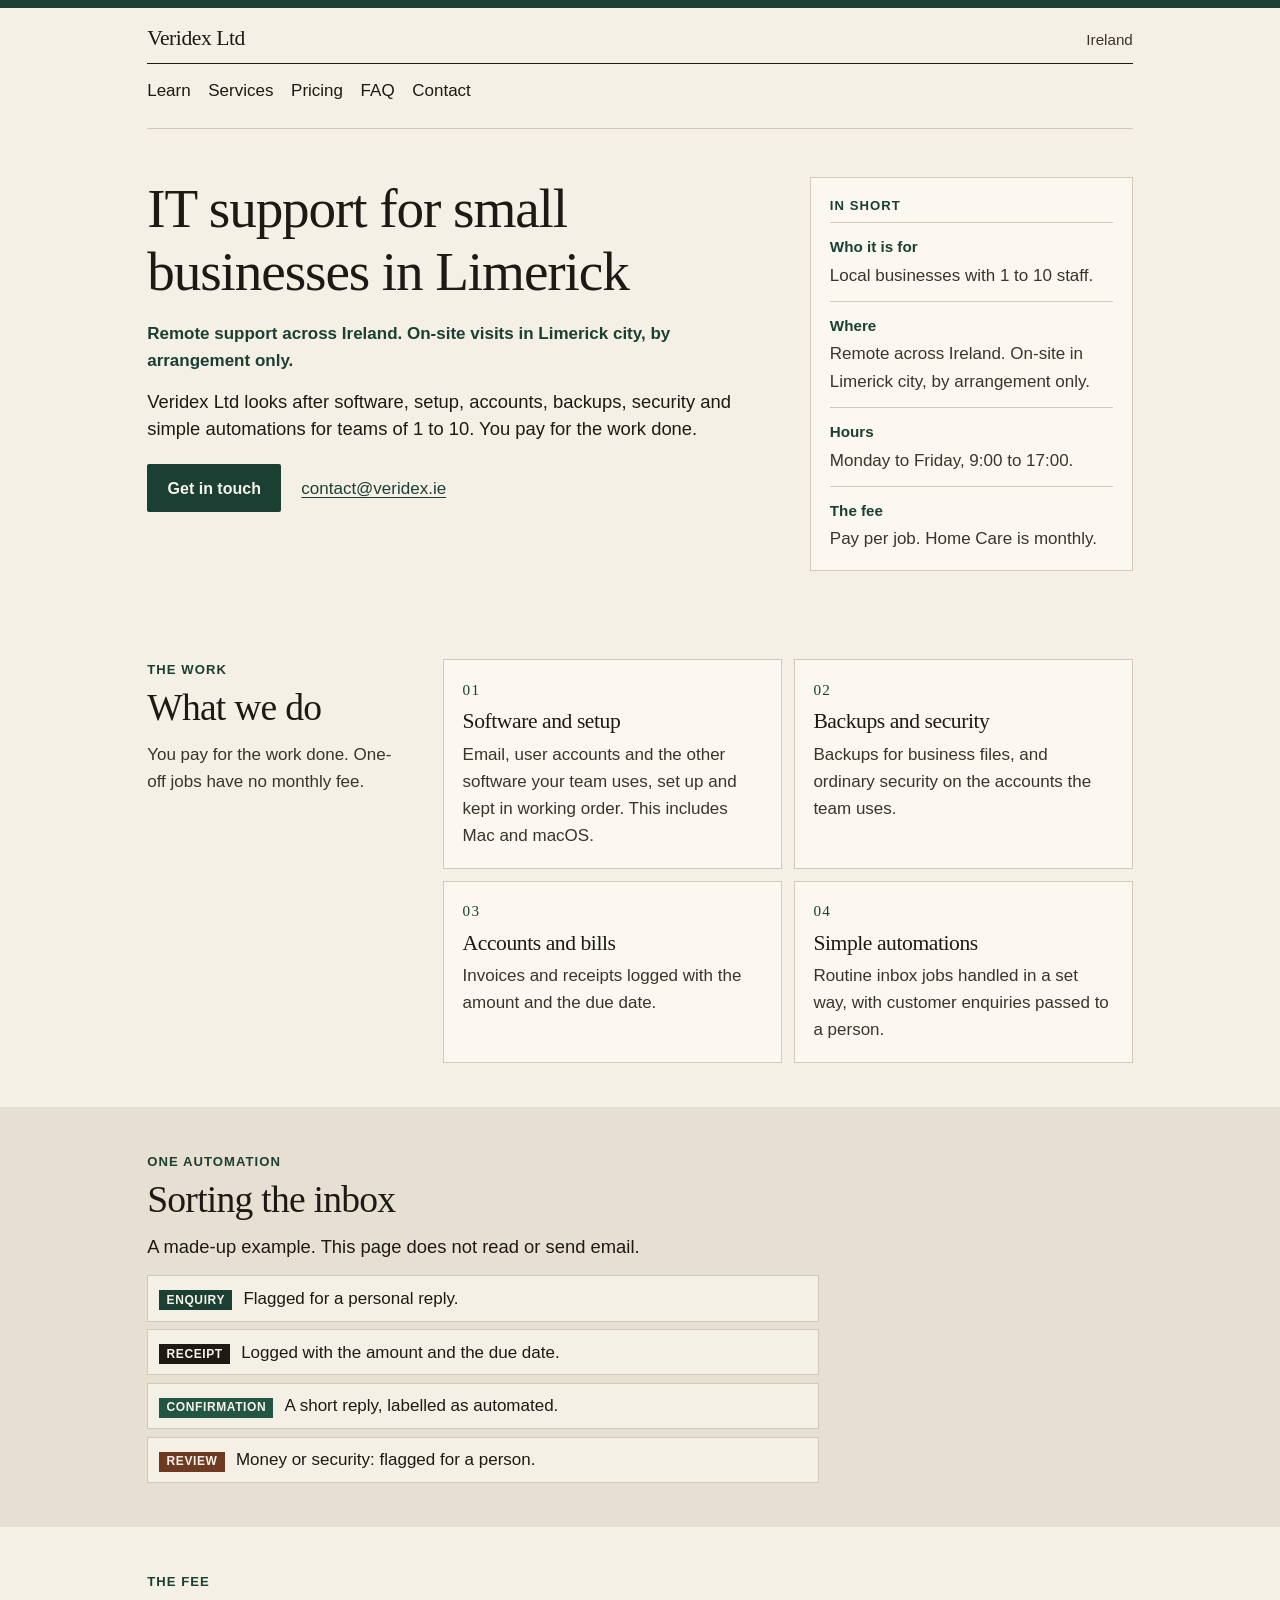
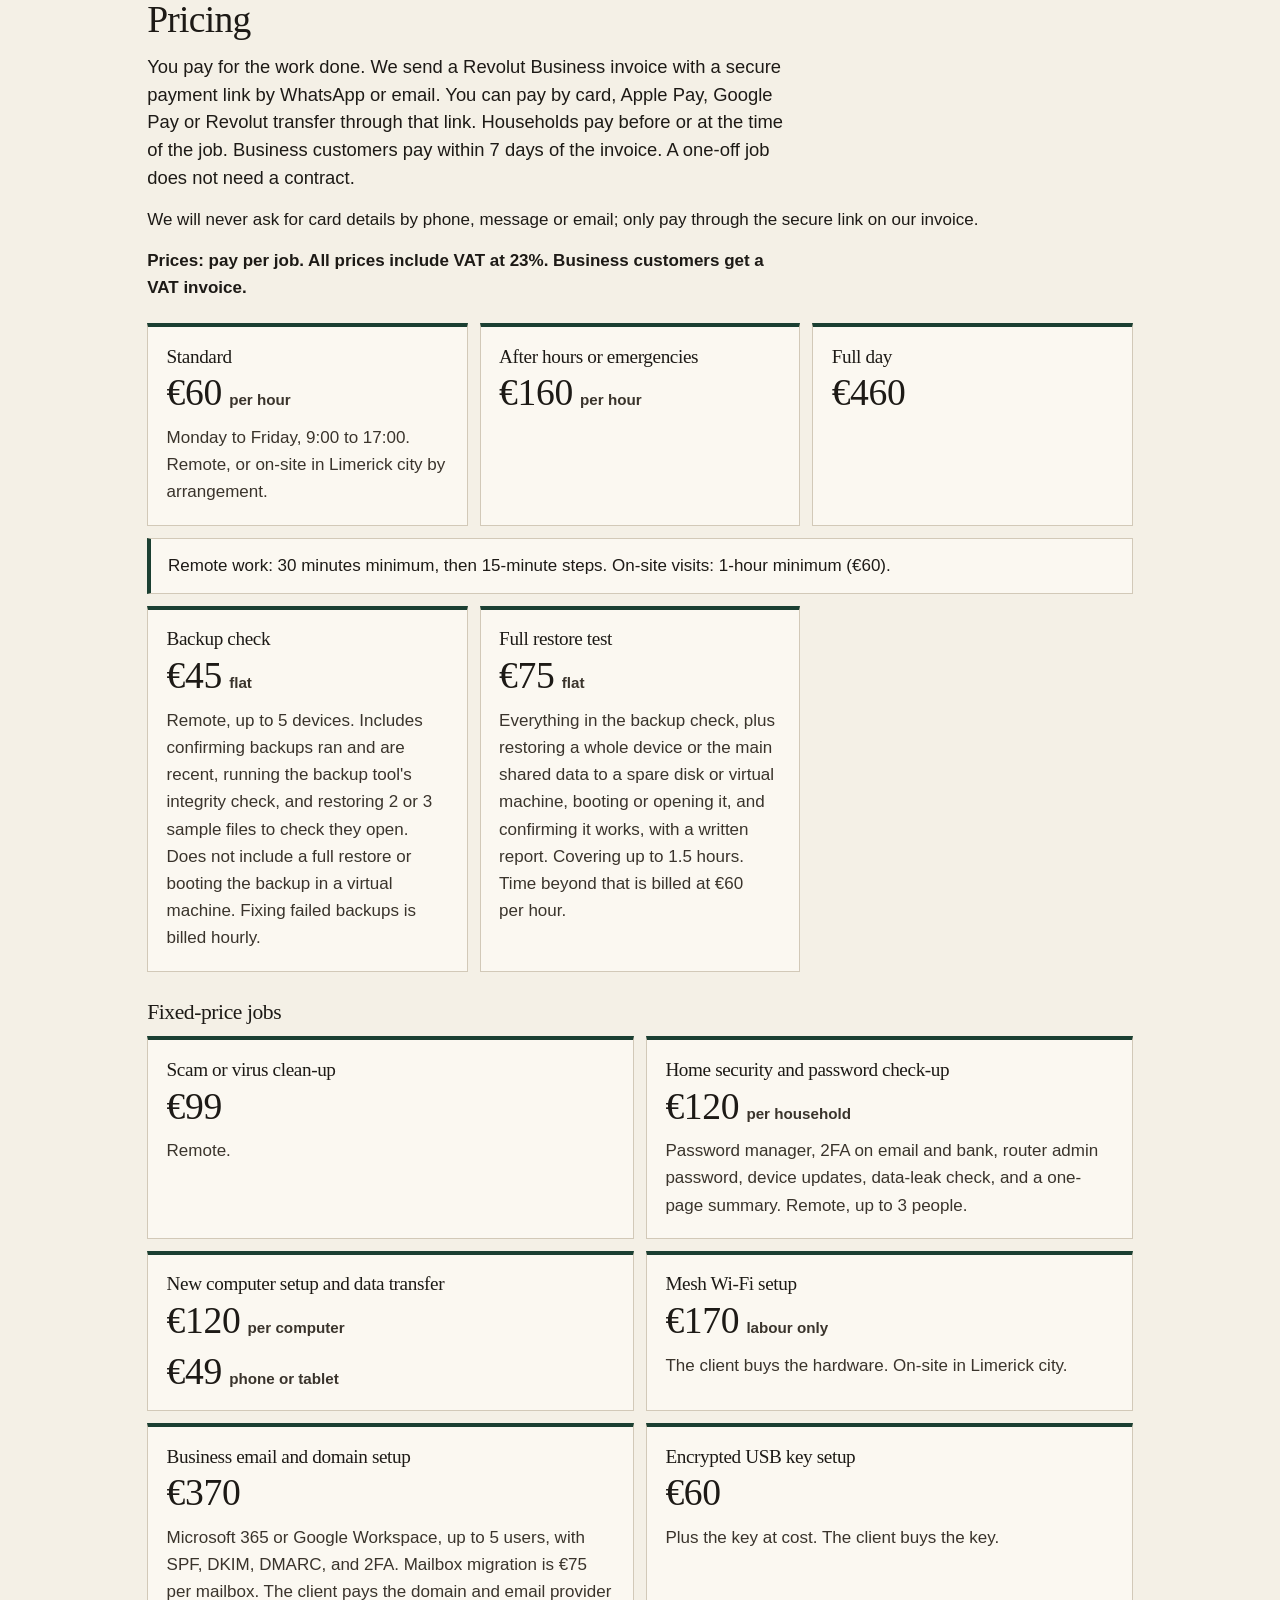
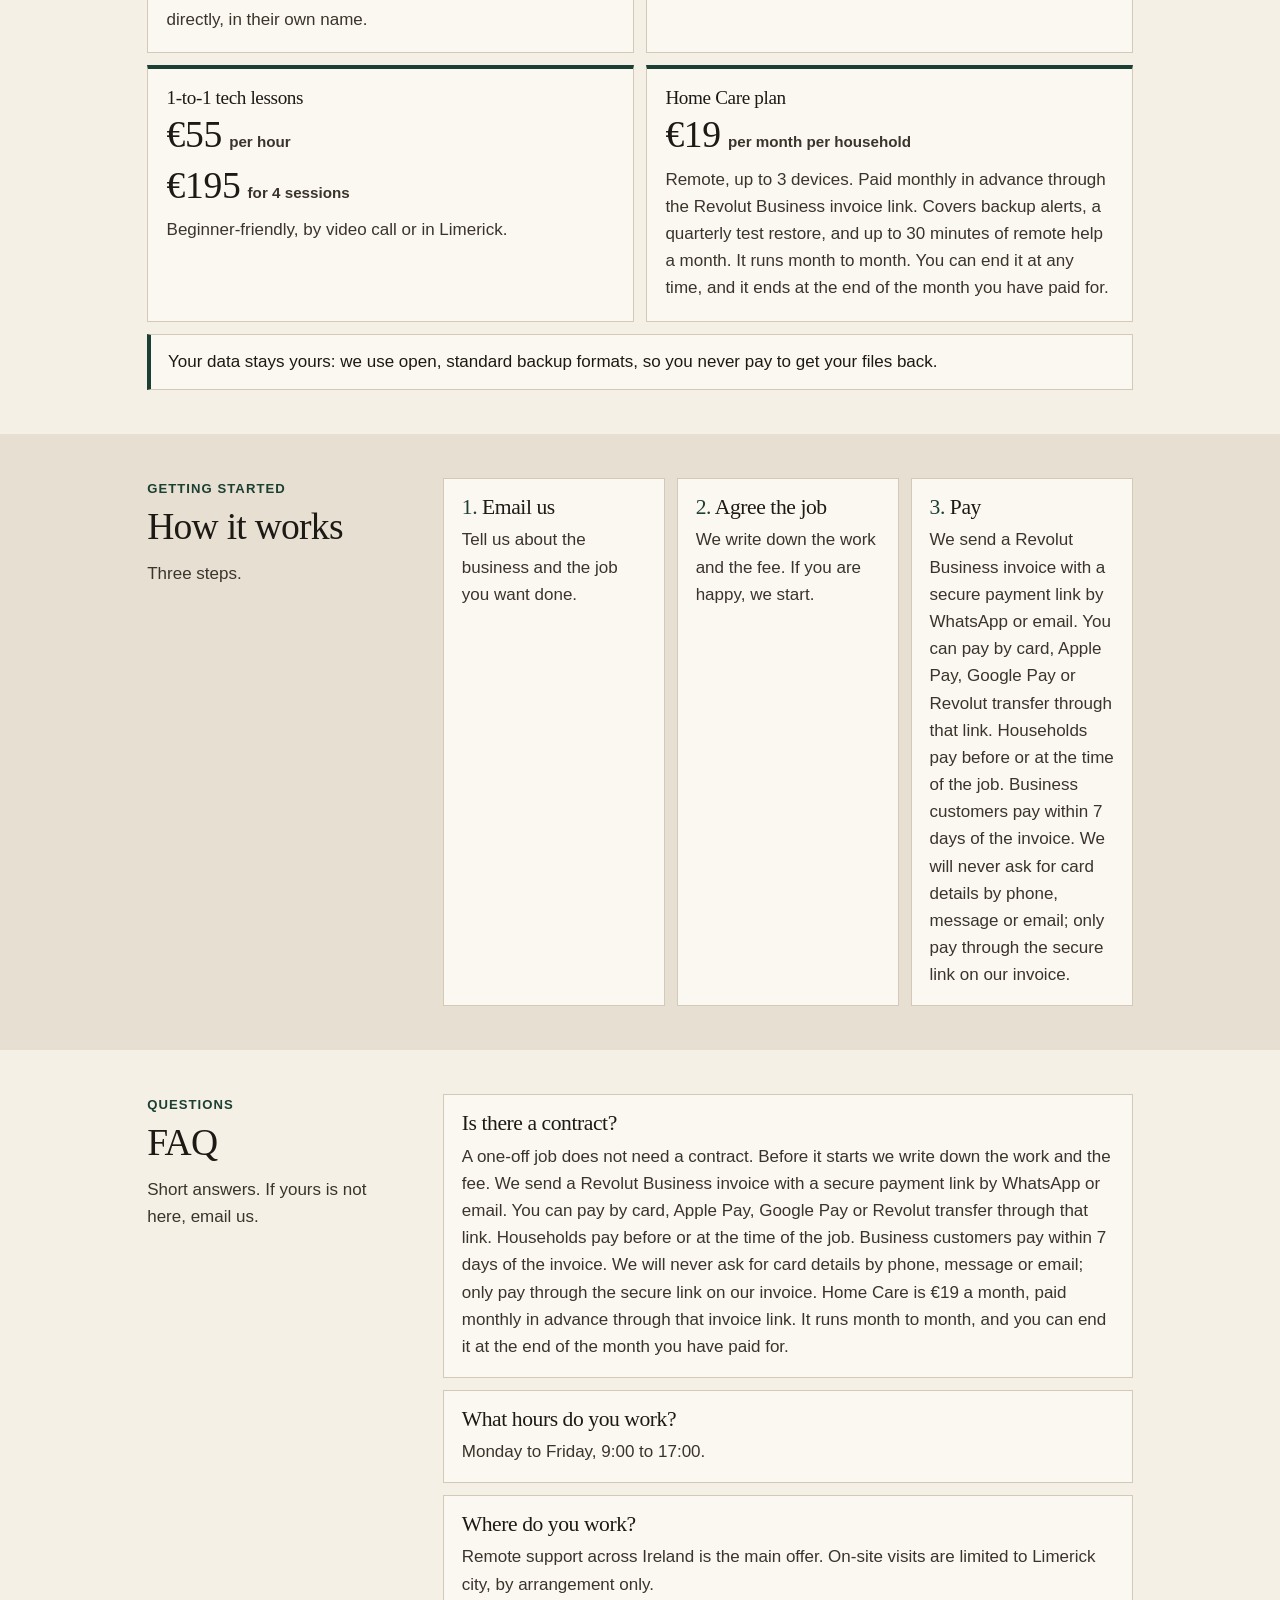
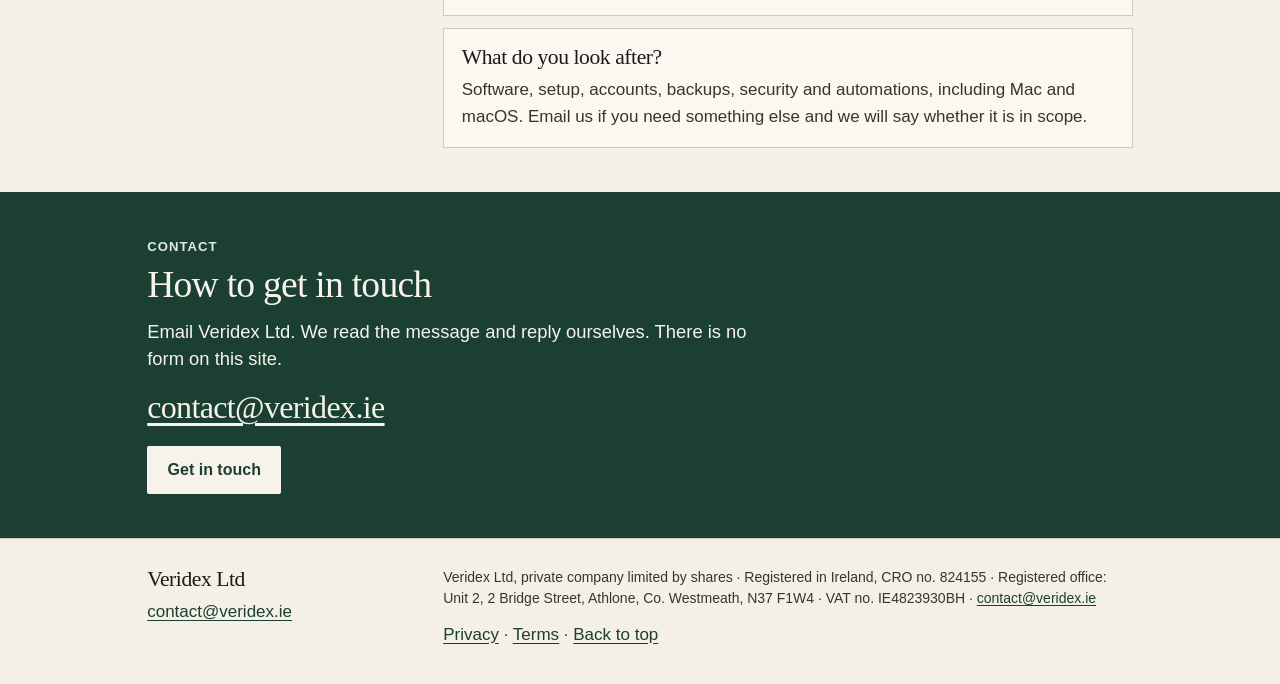
==== commit 909113d0: "Remove the public phone number. Email is the only public contact.  Co-authored-by: Veridex-Business " ====
--- a/it/index.html
+++ b/it/index.html
@@ -30,7 +30,6 @@
     Easy edits (see README):
     Header and trader: Veridex Ltd (do not shorten this to Veridex)
     Email: search for "contact@veridex.ie"
-    Phone: 085 715 0506, tel:+353857150506
     Pricing: pay per job. All prices include VAT at 23%. Business customers get a VAT invoice. Do not add other figures.
     Remote support across Ireland. On-site visits in Limerick city, by arrangement only.
     Do not offer mileage or travel further afield.
@@ -306,10 +305,9 @@
       <div class="wrap">
         <p class="kicker kicker-light">Contact</p>
         <h2 id="contact-heading">How to get in touch</h2>
-        <p class="lede lede-light">Email or call Veridex Ltd. We read the message and reply ourselves. There is no form on this site. If we miss your call, we'll get back to you the same working day, or message us on WhatsApp.</p>
+        <p class="lede lede-light">Email Veridex Ltd. We read the message and reply ourselves. There is no form on this site.</p>
         <address>
           <a class="contact-email" href="mailto:contact@veridex.ie">contact@veridex.ie</a>
-          <a class="contact-phone" href="tel:+353857150506">085 715 0506</a>
         </address>
         <p class="contact-action"><a class="button button-inverse" href="mailto:contact@veridex.ie">Get in touch</a></p>
       </div>
--- a/styles.css
+++ b/styles.css
@@ -724,18 +724,6 @@
   color: white;
 }
 
-.contact-phone {
-  display: block;
-  margin-top: 0.65rem;
-  color: var(--on-green);
-  font-size: 1.2rem;
-  font-weight: 650;
-}
-
-.contact-phone:hover {
-  color: white;
-}
-
 .contact-action {
   margin: 1.15rem 0 0;
 }
@@ -940,8 +928,7 @@
     display: none;
   }
 
-  .contact-email,
-  .contact-phone {
+  .contact-email {
     color: black;
   }
 
